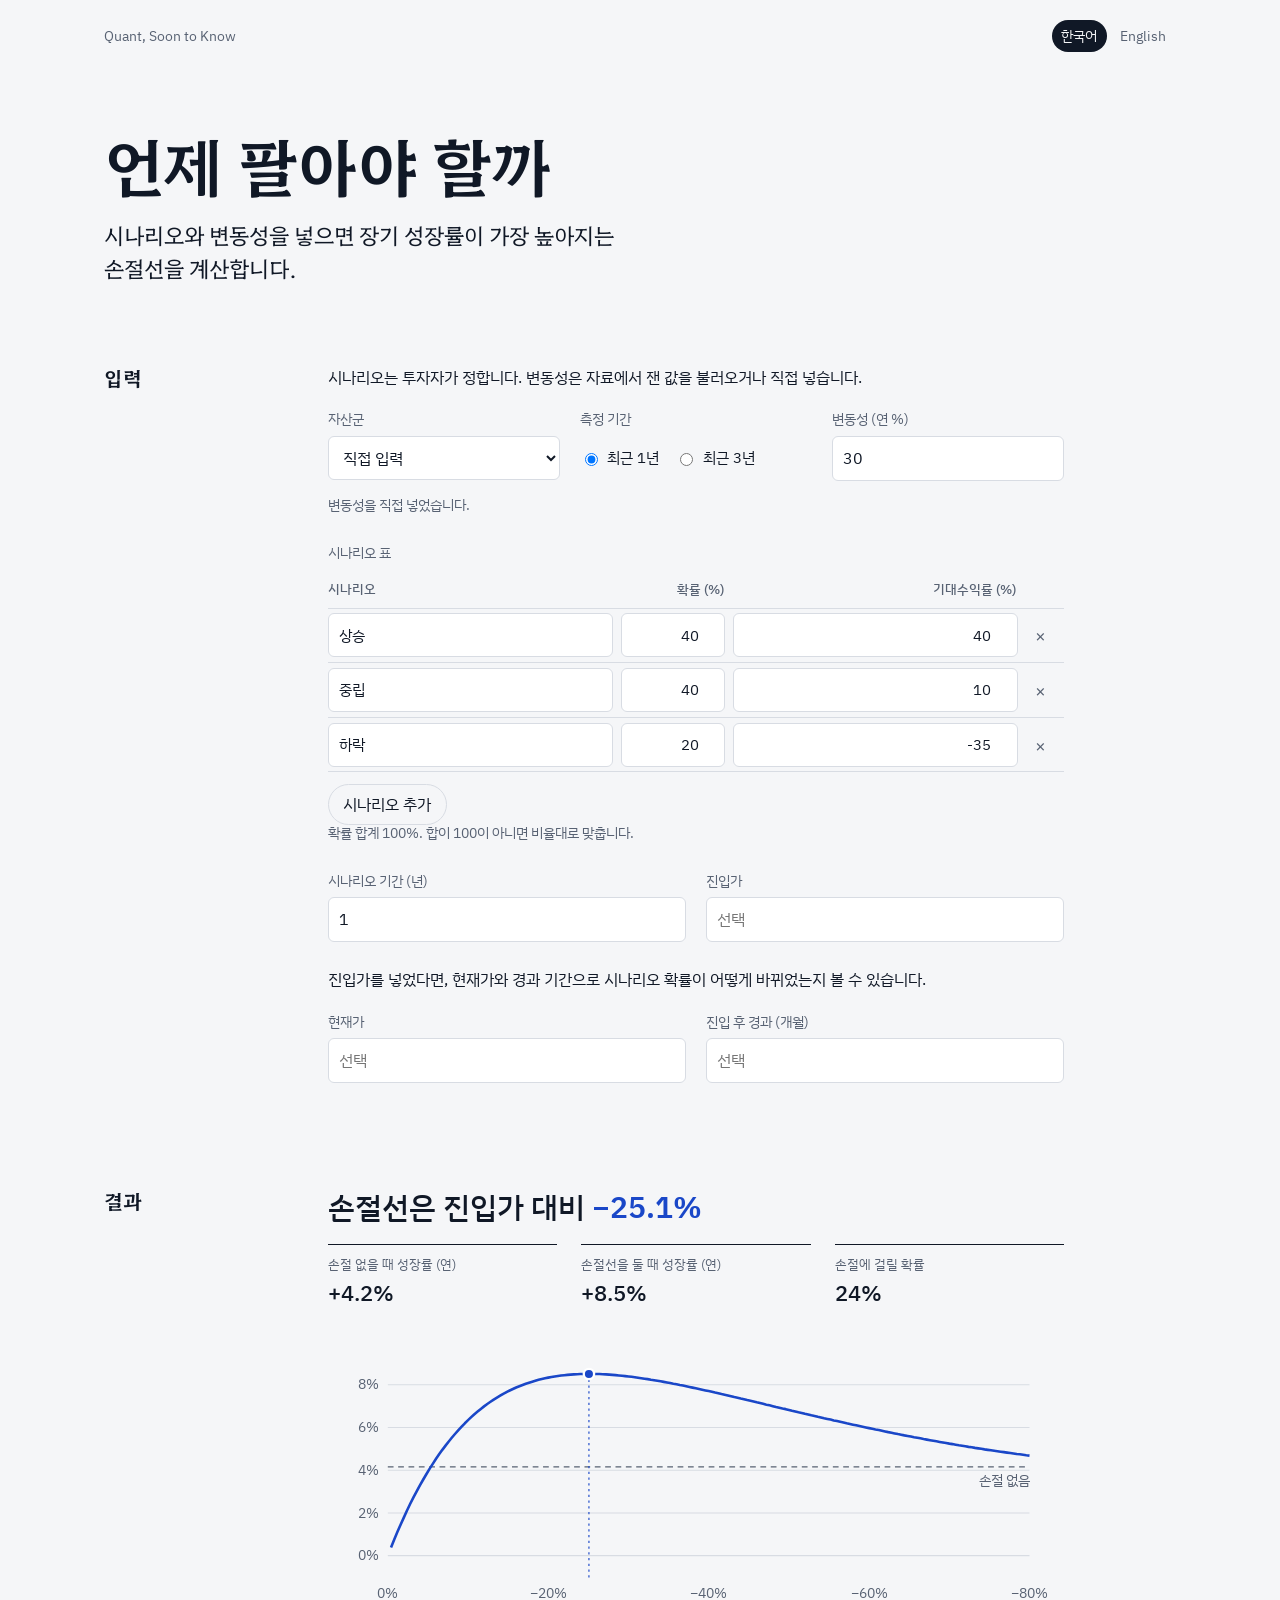
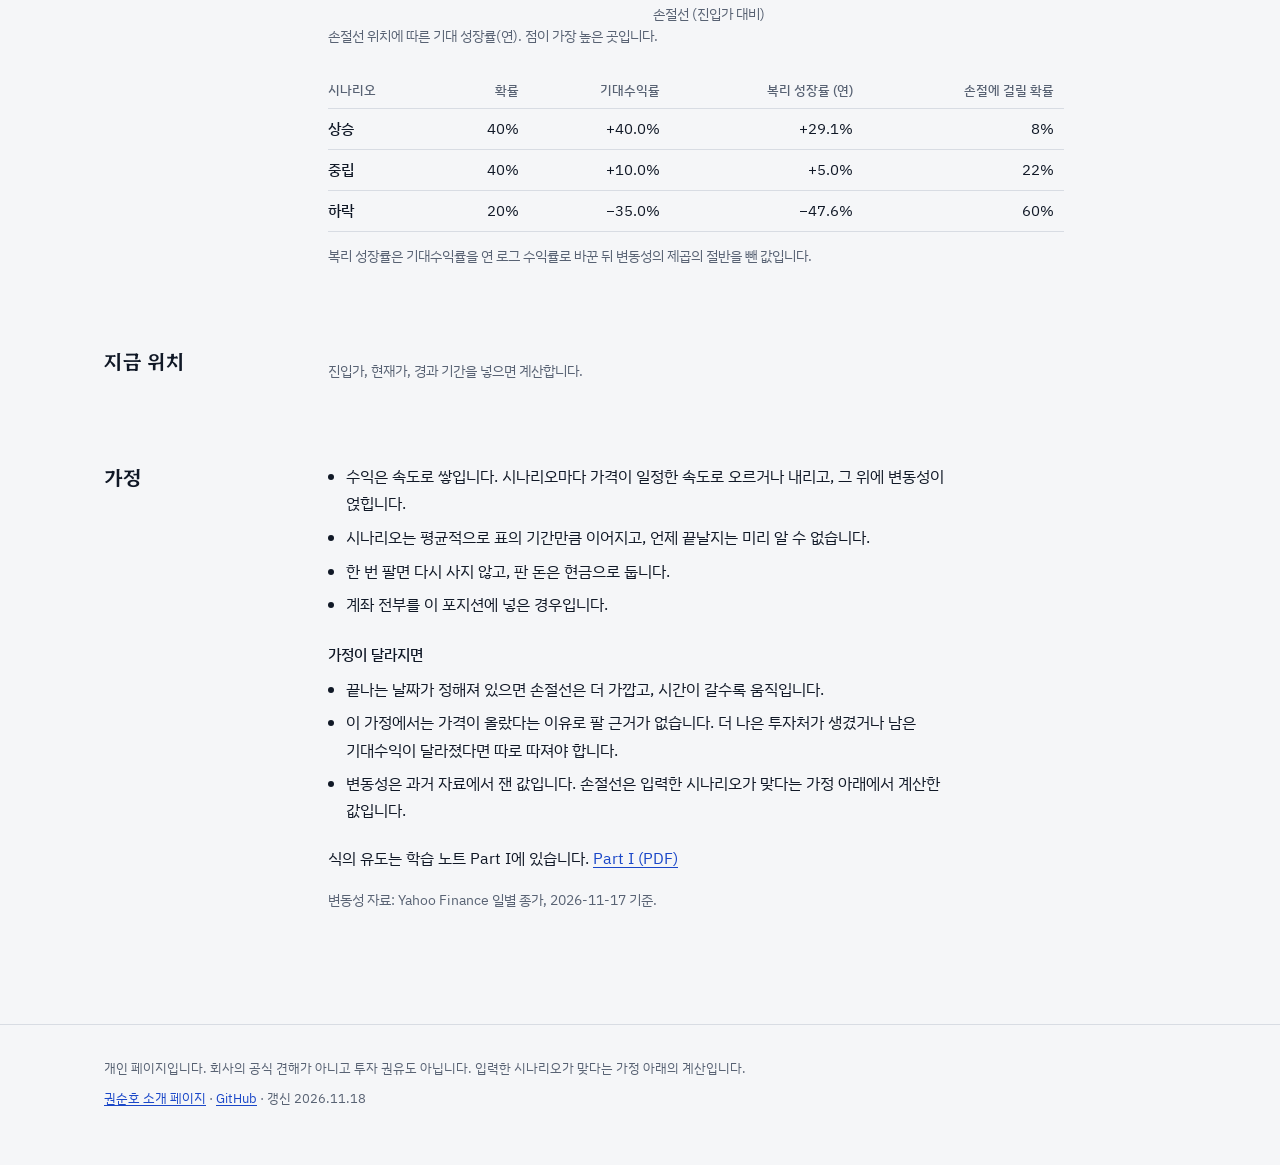
==== docs/index.html @ ee7844d8 "Set the site address to snowkonn.github.io/when-to-sell Co-Authored-By: Claude Fable 5.2 <noreply@an" ====
<!doctype html>
<html lang="ko">
<head>
<meta charset="utf-8">
<meta name="viewport" content="width=device-width, initial-scale=1">
<title>언제 팔아야 할까 · 손절선 계산기</title>
<meta name="description" content="시나리오 표와 변동성을 넣으면 장기 성장률이 가장 높아지는 손절선을 계산합니다.">
<link rel="canonical" href="https://snowkonn.github.io/when-to-sell/">
<link rel="alternate" hreflang="ko" href="https://snowkonn.github.io/when-to-sell/">
<link rel="alternate" hreflang="en" href="https://snowkonn.github.io/when-to-sell/en/">
<meta property="og:type" content="website">
<meta property="og:title" content="언제 팔아야 할까 · 손절선 계산기">
<meta property="og:description" content="시나리오 표와 변동성을 넣으면 장기 성장률이 가장 높아지는 손절선을 계산합니다.">
<meta property="og:url" content="https://snowkonn.github.io/when-to-sell/">
<link rel="preconnect" href="https://fonts.googleapis.com">
<link rel="preconnect" href="https://fonts.gstatic.com" crossorigin>
<link rel="stylesheet" href="https://fonts.googleapis.com/css2?family=Hahmlet:wght@300;400;600&amp;display=swap&amp;text=%20%21%22%23%24%25%26%27%28%29%2A%2B%2C-./0123456789%3A%3B%3C%3D%3E%3F%40ABCDEFGHIJKLMNOPQRSTUVWXYZ%5B%5C%5D%5E_%60abcdefghijklmnopqrstuvwxyz%7B%7C%7D~%EA%B0%80%EA%B2%B0%EA%B3%84%EA%B3%BC%EA%B8%88%EA%B8%B0%EA%B9%8C%EB%82%98%EB%84%A3%EB%86%92%EB%8A%94%EB%8B%88%EB%8B%A4%EB%8B%AC%EB%8F%99%EB%9D%BC%EB%A0%A5%EB%A5%A0%EB%A6%AC%EB%A9%B4%EB%B3%80%EC%82%B0%EC%84%A0%EC%84%B1%EC%86%90%EC%8B%9C%EC%95%84%EC%95%BC%EC%96%B8%EC%98%A4%EC%99%80%EC%9C%84%EC%9C%BC%EC%9D%84%EC%9D%B4%EC%9E%85%EC%9E%A5%EC%A0%88%EC%A0%95%EC%A0%9C%EC%A7%80%EC%B9%98%ED%8C%94%ED%95%A0%ED%95%A9">
<link rel="stylesheet" href="https://fonts.googleapis.com/css2?family=IBM+Plex+Sans+KR:wght@400;500&amp;display=swap&amp;text=%20%21%22%23%24%25%26%27%28%29%2A%2B%2C-./0123456789%3A%3B%3C%3D%3E%3F%40ABCDEFGHIJKLMNOPQRSTUVWXYZ%5B%5C%5D%5E_%60abcdefghijklmnopqrstuvwxyz%7B%7C%7D~%C2%B7%E2%88%92%EA%B0%80%EA%B0%84%EA%B0%88%EA%B0%92%EA%B0%9C%EA%B0%B1%EA%B1%B0%EA%B1%B8%EA%B2%83%EA%B2%8C%EA%B2%A9%EA%B2%AC%EA%B2%B0%EA%B2%BC%EA%B2%BD%EA%B3%84%EA%B3%A0%EA%B3%B1%EA%B3%B3%EA%B3%B5%EA%B3%BC%EA%B4%80%EA%B5%AC%EA%B5%AD%EA%B5%B0%EA%B6%8C%EA%B7%9C%EA%B7%A0%EA%B7%B8%EA%B7%BC%EA%B8%88%EA%B8%B0%EA%B9%8C%EA%B9%9D%EA%BE%BC%EB%80%8C%EB%81%9D%EB%82%98%EB%82%A0%EB%82%A8%EB%82%AB%EB%82%B4%EB%84%98%EB%84%A3%EB%85%84%EB%85%B8%EB%86%92%EB%8A%90%EB%8A%94%EB%8B%88%EB%8B%99%EB%8B%9B%EB%8B%A4%EB%8B%A5%EB%8B%AC%EB%8B%BF%EB%8C%80%EB%8D%94%EB%8D%B8%EB%8F%84%EB%8F%88%EB%8F%8C%EB%8F%99%EB%90%98%EB%91%90%EB%91%98%EB%91%A1%EB%92%A4%EB%93%9C%EB%93%A4%EB%94%B0%EB%95%8C%EB%96%BB%EB%9D%BC%EB%9D%BD%EB%9E%90%EB%9E%98%EB%9F%AC%EB%A0%A5%EB%A1%9C%EB%A1%9D%EB%A3%8C%EB%A5%A0%EB%A5%B4%EB%A5%B8%EB%A5%BC%EB%A6%AC%EB%A6%B4%EB%A6%BD%EB%A7%88%EB%A7%89%EB%A7%8C%EB%A7%9E%EB%A9%B4%EB%AA%BB%EB%AF%B8%EB%B0%94%EB%B0%98%EB%B2%88%EB%B3%80%EB%B3%84%EB%B3%B4%EB%B3%B5%EB%B3%BC%EB%B6%80%EB%B6%88%EB%B9%84%EB%BA%80%EC%82%AC%EC%82%AD%EC%82%B0%EC%83%81%EC%83%9D%EC%84%9C%EC%84%A0%EC%84%AD%EC%84%B1%EC%84%B8%EC%85%80%EC%85%98%EC%86%8C%EC%86%8D%EC%86%90%EC%88%98%EC%88%9C%EC%88%AB%EC%8A%A4%EC%8A%B5%EC%8A%B9%EC%8B%9C%EC%8B%9D%EC%8B%A0%EC%8C%93%EC%95%84%EC%95%8A%EC%95%8C%EC%95%98%EC%95%BC%EC%96%91%EC%96%B4%EC%96%B8%EC%96%B9%EC%97%86%EC%97%88%EC%97%90%EC%97%AC%EC%97%B0%EC%98%A4%EC%98%AC%EC%99%80%EC%9A%94%EC%9A%B0%EC%9B%80%EC%9B%90%EC%9B%94%EC%9C%84%EC%9C%A0%EC%9C%A8%EC%9C%BC%EC%9D%80%EC%9D%84%EC%9D%8C%EC%9D%98%EC%9D%B4%EC%9D%B5%EC%9D%B8%EC%9D%BC%EC%9E%85%EC%9E%88%EC%9E%90%EC%9E%A5%EC%9E%AC%EC%9E%B0%EC%A0%81%EC%A0%84%EC%A0%88%EC%A0%90%EC%A0%91%EC%A0%95%EC%A0%9C%EC%A0%B8%EC%A1%8C%EC%A2%85%EC%A2%8C%EC%A3%BC%EC%A4%80%EC%A4%91%EC%A7%80%EC%A7%81%EC%A7%84%EC%A7%9C%EC%B1%84%EC%B2%98%EC%B2%B4%EC%B5%9C%EC%B6%94%EC%B6%A5%EC%B8%A1%EC%B9%98%EC%B9%99%EC%BB%A4%EC%BC%80%EC%BD%94%ED%81%AC%ED%81%BC%ED%86%A1%ED%88%AC%ED%8A%B8%ED%8C%90%ED%8C%94%ED%8E%98%ED%8E%B8%ED%8F%89%ED%8F%AC%ED%91%9C%ED%94%BC%ED%95%84%ED%95%98%ED%95%99%ED%95%9C%ED%95%A0%ED%95%A9%ED%95%B4%ED%98%84%ED%98%B8%ED%99%95%ED%99%98%ED%9A%8C%ED%9B%84%ED%9D%A5%ED%9E%99">
<link rel="stylesheet" href="assets/style.css">
</head>
<body>
<header class="masthead">
  <div class="wrap">
    <p class="series">Quant, Soon to Know</p>
    <nav class="lang" aria-label="Language"><span aria-current="page">한국어</span><a href="en/" lang="en" hreflang="en">English</a></nav>
  </div>
</header>

<div class="tool-head">
  <div class="wrap">
    <h1>언제 팔아야 할까</h1>
    <p class="lede">시나리오와 변동성을 넣으면 장기 성장률이 가장 높아지는 손절선을 계산합니다.</p>
  </div>
</div>

<main class="wrap tool">
  <section id="inputs">
    <h2>입력</h2>
    <div>
      <p>시나리오는 투자자가 정합니다. 변동성은 자료에서 잰 값을 불러오거나 직접 넣습니다.</p>
      <form>
        <div class="fields">
          <div><label for="asset">자산군</label><select id="asset"></select></div>
          <fieldset><legend>측정 기간</legend><div class="radios">
            <label><input type="radio" name="win" value="1y" checked> 최근 1년</label>
            <label><input type="radio" name="win" value="3y"> 최근 3년</label></div></fieldset>
          <div><label for="sigma">변동성 (연 %)</label><input id="sigma" type="number" value="30" min="1" max="300" step="0.1" inputmode="decimal"></div>
        </div>
        <p class="hint" id="vol-note" aria-live="polite"></p>
        <div class="scroll"><table class="in" id="sc">
          <caption>시나리오 표</caption>
          <thead><tr><th>시나리오</th><th>확률 (%)</th><th>기대수익률 (%)</th><th></th></tr></thead>
          <tbody></tbody>
        </table></div>
        <p class="actions"><button type="button" id="add">시나리오 추가</button></p>
        <p class="hint" id="psum" aria-live="polite"></p>
        <div class="fields">
          <div><label for="horizon">시나리오 기간 (년)</label><input id="horizon" type="number" value="1" min="0.1" max="30" step="0.25" inputmode="decimal"></div>
          <div><label for="entry">진입가</label><input id="entry" type="number" min="0" step="any" inputmode="decimal" placeholder="선택"></div>
        </div>
        <p>진입가를 넣었다면, 현재가와 경과 기간으로 시나리오 확률이 어떻게 바뀌었는지 볼 수 있습니다.</p>
        <div class="fields">
          <div><label for="cur">현재가</label><input id="cur" type="number" min="0" step="any" inputmode="decimal" placeholder="선택"></div>
          <div><label for="months">진입 후 경과 (개월)</label><input id="months" type="number" min="0" step="1" inputmode="decimal" placeholder="선택"></div>
        </div>
      </form>
    </div>
  </section>

  <section id="output">
    <h2>결과</h2>
    <div id="result" aria-live="polite"></div>
  </section>

  <section id="now">
    <h2>지금 위치</h2>
    <div id="now-out" aria-live="polite"></div>
  </section>

  <section id="assumptions">
    <h2>가정</h2>
    <div>
      <ul class="plain"><li>수익은 속도로 쌓입니다. 시나리오마다 가격이 일정한 속도로 오르거나 내리고, 그 위에 변동성이 얹힙니다.</li><li>시나리오는 평균적으로 표의 기간만큼 이어지고, 언제 끝날지는 미리 알 수 없습니다.</li><li>한 번 팔면 다시 사지 않고, 판 돈은 현금으로 둡니다.</li><li>계좌 전부를 이 포지션에 넣은 경우입니다.</li></ul>
      <h3>가정이 달라지면</h3>
      <ul class="plain"><li>끝나는 날짜가 정해져 있으면 손절선은 더 가깝고, 시간이 갈수록 움직입니다.</li><li>이 가정에서는 가격이 올랐다는 이유로 팔 근거가 없습니다. 더 나은 투자처가 생겼거나 남은 기대수익이 달라졌다면 따로 따져야 합니다.</li><li>변동성은 과거 자료에서 잰 값입니다. 손절선은 입력한 시나리오가 맞다는 가정 아래에서 계산한 값입니다.</li></ul>
      <p>식의 유도는 학습 노트 Part I에 있습니다. <a href="https://snowkonn.github.io/study/stoploss-part1-rate.pdf">Part I (PDF)</a></p>
      <p class="note">변동성 자료: Yahoo Finance 일별 종가, 2026-11-17 기준.</p>
    </div>
  </section>
</main>

<footer>
  <div class="wrap">
    <p>개인 페이지입니다. 회사의 공식 견해가 아니고 투자 권유도 아닙니다. 입력한 시나리오가 맞다는 가정 아래의 계산입니다.</p>
    <p><a href="https://snowkonn.github.io/">권순호 소개 페이지</a> · <a href="https://github.com/SnowKonn/when-to-sell" rel="noopener">GitHub</a> · 갱신 2026.11.18</p>
  </div>
</footer>
<div hidden>상승 중립 하락 시나리오 확률 (%) 기대수익률 (%) 기대수익률 복리 성장률 (연) 손절에 걸릴 확률 삭제 직접 입력 주식 채권 원자재 환율 가상자산 확률 합계 {n}%. 합이 100이 아니면 비율대로 맞춥니다. 최근 1년 {y1}%, 최근 3년 {y3}%. 마지막 관측일 {d}. 변동성을 직접 넣었습니다. 시나리오는 둘 이상이어야 합니다. 확률과 기대수익률을 숫자로 넣어 주세요. 확률의 합이 0보다 커야 합니다. 기대수익률은 −100%보다 커야 합니다. 변동성은 0보다 크고 300% 이하여야 합니다. 시나리오 기간은 0보다 크고 30년 이하여야 합니다. 손절선은 진입가 대비 가격으로는 {p} 손절선을 두지 않는 편이 낫습니다. 어느 손절선도 손절 없이 들고 가는 것보다 성장률을 높이지 못합니다. 이 입력에서는 보유하지 않는 편이 낫습니다. 어느 손절선에서도 기대 성장률이 양이 되지 않습니다. 변동성이 기대수익을 넘어섭니다. 손절 없을 때 성장률 (연) 손절선을 둘 때 성장률 (연) 손절에 걸릴 확률 손절선 위치에 따른 기대 성장률 손절선 (진입가 대비) 손절 없음 손절선 위치에 따른 기대 성장률(연). 점이 가장 높은 곳입니다. 복리 성장률은 기대수익률을 연 로그 수익률로 바꾼 뒤 변동성의 제곱의 절반을 뺀 값입니다. 진입가, 현재가, 경과 기간을 넣으면 계산합니다. 진입 후 수익률 남은 기대 성장률 (연) 처음 확률 지금 확률 현재가가 손절선 아래입니다. 손절선까지 {d}% 남았습니다. 남은 기대 성장률이 양이면 팔 이유가 없습니다. 음으로 돌아서도 손절선에 닿을 때까지는 기다리는 것이 이 계산의 규칙입니다. 확률 코스피 코스닥 S&amp;P 500 나스닥 100 러셀 2000 필라델피아 반도체 닛케이 225 유로스톡스 50 상하이종합 신흥국 주식(EEM) 미국 장기국채(TLT) 미국 종합채권(AGG) 미국 하이일드(HYG) 금 원유(WTI) 구리 달러/원 비트코인</div>
<script type="application/json" id="i18n">{"up": "상승", "mid": "중립", "down": "하락", "col_name": "시나리오", "col_p": "확률 (%)", "col_r": "기대수익률 (%)", "col_r_out": "기대수익률", "col_mu": "복리 성장률 (연)", "col_hit": "손절에 걸릴 확률", "remove": "삭제", "manual": "직접 입력", "groups": {"equity": "주식", "bond": "채권", "commodity": "원자재", "fx": "환율", "crypto": "가상자산"}, "psum": "확률 합계 {n}%. 합이 100이 아니면 비율대로 맞춥니다.", "vol_note": "최근 1년 {y1}%, 최근 3년 {y3}%. 마지막 관측일 {d}.", "vol_manual": "변동성을 직접 넣었습니다.", "err_rows": "시나리오는 둘 이상이어야 합니다.", "err_number": "확률과 기대수익률을 숫자로 넣어 주세요.", "err_prob": "확률의 합이 0보다 커야 합니다.", "err_return": "기대수익률은 −100%보다 커야 합니다.", "err_sigma": "변동성은 0보다 크고 300% 이하여야 합니다.", "err_horizon": "시나리오 기간은 0보다 크고 30년 이하여야 합니다.", "stop_label": "손절선은 진입가 대비", "stop_price": "가격으로는 {p}", "no_stop": "손절선을 두지 않는 편이 낫습니다.", "no_stop_why": "어느 손절선도 손절 없이 들고 가는 것보다 성장률을 높이지 못합니다.", "avoid": "이 입력에서는 보유하지 않는 편이 낫습니다.", "avoid_why": "어느 손절선에서도 기대 성장률이 양이 되지 않습니다. 변동성이 기대수익을 넘어섭니다.", "g_none": "손절 없을 때 성장률 (연)", "g_stop": "손절선을 둘 때 성장률 (연)", "p_stop": "손절에 걸릴 확률", "chart_alt": "손절선 위치에 따른 기대 성장률", "chart_x": "손절선 (진입가 대비)", "chart_none": "손절 없음", "chart_cap": "손절선 위치에 따른 기대 성장률(연). 점이 가장 높은 곳입니다.", "mu_note": "복리 성장률은 기대수익률을 연 로그 수익률로 바꾼 뒤 변동성의 제곱의 절반을 뺀 값입니다.", "now_hint": "진입가, 현재가, 경과 기간을 넣으면 계산합니다.", "now_ret": "진입 후 수익률", "now_D": "남은 기대 성장률 (연)", "now_prior": "처음 확률", "now_post": "지금 확률", "now_below": "현재가가 손절선 아래입니다.", "now_above": "손절선까지 {d}% 남았습니다.", "now_note": "남은 기대 성장률이 양이면 팔 이유가 없습니다. 음으로 돌아서도 손절선에 닿을 때까지는 기다리는 것이 이 계산의 규칙입니다.", "col_p_out": "확률"}</script>
<script type="application/json" id="vol-data">{"generated": "2026-11-17", "source": "Yahoo Finance via yfinance", "method": "sample standard deviation of daily log returns over the last 252 and 756 observations, annualized with the observations per year measured from the dates", "assets": [{"id": "kospi", "ticker": "^KS11", "group": "equity", "ko": "코스피", "en": "KOSPI", "vol_1y": 0.5567, "vol_3y": 0.3593, "last": "2026-11-17", "n": 1220, "per_year": 243.8}, {"id": "kosdaq", "ticker": "^KQ11", "group": "equity", "ko": "코스닥", "en": "KOSDAQ", "vol_1y": 0.5025, "vol_3y": 0.3477, "last": "2026-11-17", "n": 1220, "per_year": 243.8}, {"id": "spx", "ticker": "^GSPC", "group": "equity", "ko": "S&P 500", "en": "S&P 500", "vol_1y": 0.1373, "vol_3y": 0.1515, "last": "2026-11-16", "n": 1254, "per_year": 250.8}, {"id": "ndx", "ticker": "^NDX", "group": "equity", "ko": "나스닥 100", "en": "Nasdaq 100", "vol_1y": 0.2149, "vol_3y": 0.2101, "last": "2026-11-16", "n": 1254, "per_year": 250.8}, {"id": "rut", "ticker": "^RUT", "group": "equity", "ko": "러셀 2000", "en": "Russell 2000", "vol_1y": 0.1871, "vol_3y": 0.2112, "last": "2026-11-16", "n": 1254, "per_year": 250.8}, {"id": "sox", "ticker": "^SOX", "group": "equity", "ko": "필라델피아 반도체", "en": "PHLX Semiconductor", "vol_1y": 0.4892, "vol_3y": 0.4156, "last": "2026-11-16", "n": 1254, "per_year": 250.8}, {"id": "n225", "ticker": "^N225", "group": "equity", "ko": "닛케이 225", "en": "Nikkei 225", "vol_1y": 0.2931, "vol_3y": 0.2606, "last": "2026-11-17", "n": 1220, "per_year": 243.8}, {"id": "sx5e", "ticker": "^STOXX50E", "group": "equity", "ko": "유로스톡스 50", "en": "Euro Stoxx 50", "vol_1y": 0.1568, "vol_3y": 0.1526, "last": "2026-11-13", "n": 1256, "per_year": 251.4}, {"id": "ssec", "ticker": "000001.SS", "group": "equity", "ko": "상하이종합", "en": "Shanghai Composite", "vol_1y": 0.143, "vol_3y": 0.1583, "last": "2026-11-13", "n": 1211, "per_year": 242.4}, {"id": "eem", "ticker": "EEM", "group": "equity", "ko": "신흥국 주식(EEM)", "en": "Emerging equities (EEM)", "vol_1y": 0.267, "vol_3y": 0.2056, "last": "2026-11-16", "n": 1254, "per_year": 250.8}, {"id": "tlt", "ticker": "TLT", "group": "bond", "ko": "미국 장기국채(TLT)", "en": "US long Treasuries (TLT)", "vol_1y": 0.0966, "vol_3y": 0.1256, "last": "2026-11-16", "n": 1254, "per_year": 250.8}, {"id": "agg", "ticker": "AGG", "group": "bond", "ko": "미국 종합채권(AGG)", "en": "US aggregate bonds (AGG)", "vol_1y": 0.0415, "vol_3y": 0.0498, "last": "2026-11-16", "n": 1254, "per_year": 250.8}, {"id": "hyg", "ticker": "HYG", "group": "bond", "ko": "미국 하이일드(HYG)", "en": "US high yield (HYG)", "vol_1y": 0.0394, "vol_3y": 0.0482, "last": "2026-11-16", "n": 1254, "per_year": 250.8}, {"id": "gold", "ticker": "GC=F", "group": "commodity", "ko": "금", "en": "Gold", "vol_1y": 0.2828, "vol_3y": 0.22, "last": "2026-11-16", "n": 1258, "per_year": 251.4}, {"id": "wti", "ticker": "CL=F", "group": "commodity", "ko": "원유(WTI)", "en": "Crude oil (WTI)", "vol_1y": 0.5741, "vol_3y": 0.4165, "last": "2026-11-16", "n": 1257, "per_year": 251.2}, {"id": "copper", "ticker": "HG=F", "group": "commodity", "ko": "구리", "en": "Copper", "vol_1y": 0.2736, "vol_3y": 0.3012, "last": "2026-11-16", "n": 1258, "per_year": 251.4}, {"id": "usdkrw", "ticker": "KRW=X", "group": "fx", "ko": "달러/원", "en": "USD/KRW", "vol_1y": 0.1069, "vol_3y": 0.0996, "last": "2026-11-17", "n": 1300, "per_year": 259.8}, {"id": "btc", "ticker": "BTC-USD", "group": "crypto", "ko": "비트코인", "en": "Bitcoin", "vol_1y": 0.3858, "vol_3y": 0.4451, "last": "2026-11-17", "n": 1826, "per_year": 365.0}]}</script>
<script src="assets/stoploss.js" defer></script>
</body>
</html>
---- docs/assets/style.css ----
/* Stop-loss calculator. Colours and type follow snowkonn.github.io. */

:root {
  --paper: #f5f6f8;
  --surface: #ffffff;
  --ink: #101826;
  --muted: #586273;
  --rule: #d8dce3;
  --warn: #b96a00;
  --link: #1a47c8;
  --display: "Hahmlet", "Noto Serif KR", serif;
  --text: "IBM Plex Sans KR", "IBM Plex Sans", "Apple SD Gothic Neo", sans-serif;
  --measure: 40rem;
  color-scheme: light dark;
}

@media (prefers-color-scheme: dark) {
  :root {
    --paper: #0e131b;
    --surface: #161d28;
    --ink: #e7ebf1;
    --muted: #98a3b3;
    --rule: #2a3442;
    --warn: #e3a04a;
    --link: #9bb5ff;
  }
}

* { box-sizing: border-box; }

html { -webkit-text-size-adjust: 100%; scroll-behavior: smooth; }

body {
  margin: 0;
  background: var(--paper);
  color: var(--ink);
  font-family: var(--text);
  font-size: 1rem;
  line-height: 1.7;
  font-feature-settings: "tnum" 1, "lnum" 1;
  word-break: keep-all;
  overflow-wrap: anywhere;
}

a { color: var(--link); text-underline-offset: 0.18em; text-decoration-thickness: 1px; }
a:hover { text-decoration-thickness: 2px; }
:focus-visible { outline: 2px solid var(--link); outline-offset: 3px; border-radius: 2px; }

.wrap { max-width: 70rem; margin: 0 auto; padding: 0 1.5rem; }

/* ---------- masthead ---------- */

.masthead { padding: 1.25rem 0 0; }
.masthead .wrap { display: flex; justify-content: space-between; align-items: baseline; gap: 1rem; }
.masthead .series { color: var(--muted); font-size: 0.875rem; margin: 0; }
.lang { display: flex; gap: 0.25rem; font-size: 0.875rem; }
.lang a, .lang span { padding: 0.25rem 0.6rem; border-radius: 999px; text-decoration: none; color: var(--muted); }
.lang span[aria-current] { background: var(--ink); color: var(--paper); }
.lang a:hover { color: var(--ink); }

/* ---------- sections ---------- */

main section { display: grid; grid-template-columns: 11rem minmax(0, 1fr); gap: 1rem 3rem; padding: clamp(3rem, 7vw, 5rem) 0 0; }
main section > h2 { font-family: var(--display); font-weight: 600; font-size: 1.25rem; line-height: 1.35; margin: 0; align-self: start; position: sticky; top: 1.25rem; }
main section > h2 small { display: block; font-family: var(--text); font-weight: 400; font-size: 0.8125rem; color: var(--muted); margin-top: 0.25rem; }
main section > div > p { max-width: var(--measure); margin: 0 0 1rem; }
[hidden] { display: none !important; }
@media (prefers-reduced-motion: reduce) { html { scroll-behavior: auto; } }

footer { margin-top: clamp(4rem, 9vw, 7rem); padding: 2rem 0 3rem; border-top: 1px solid var(--rule); color: var(--muted); font-size: 0.8125rem; }
footer p { max-width: 46rem; margin: 0 0 0.5rem; }

/* ---------- calculator ---------- */

.tool-head { padding: clamp(2rem, 6vw, 4rem) 0 0; }
.tool-head .back { font-size: 0.875rem; }
.tool-head h1 { font-family: var(--display); font-weight: 600; font-size: clamp(2.25rem, 6vw, 4rem); line-height: 1.1; letter-spacing: -0.01em; margin: 0.75rem 0 0; }
.tool-head .lede { font-family: var(--display); font-size: clamp(1.125rem, 2vw, 1.375rem); line-height: 1.5; max-width: 36rem; margin: 1.25rem 0 0; }

.tool form { margin: 0; }
.tool .fields { display: grid; grid-template-columns: repeat(auto-fit, minmax(11rem, 1fr)); gap: 1rem 1.25rem; max-width: 46rem; margin: 0 0 1.5rem; }
.tool label, .tool legend { display: block; font-size: 0.875rem; color: var(--muted); margin: 0 0 0.3rem; padding: 0; }
.tool fieldset { border: 0; margin: 0; padding: 0; min-width: 0; }
.tool input[type="number"], .tool input[type="text"], .tool select {
  width: 100%; font: inherit; color: var(--ink); background: var(--surface);
  border: 1px solid var(--rule); border-radius: 6px; padding: 0.5rem 0.65rem; min-height: 2.75rem;
}
.tool input:hover, .tool select:hover { border-color: var(--muted); }
.tool .radios { display: flex; gap: 1rem; flex-wrap: wrap; min-height: 2.75rem; align-items: center; }
.tool .radios label { display: inline-flex; gap: 0.4rem; align-items: center; margin: 0; color: var(--ink); font-size: 0.9375rem; }
.tool .hint { font-size: 0.875rem; color: var(--muted); margin: -0.75rem 0 1.5rem; max-width: var(--measure); }
.tool .hint.warn { color: var(--warn); }

.tool .scroll { overflow-x: auto; max-width: 46rem; }
.tool table { border-collapse: collapse; width: 100%; font-size: 0.9375rem; }
.tool caption { text-align: left; font-size: 0.875rem; color: var(--muted); padding: 0 0 0.4rem; }
.tool th, .tool td { padding: 0.45rem 0.6rem 0.45rem 0; border-top: 1px solid var(--rule); text-align: right; white-space: nowrap; }
.tool th:first-child, .tool td:first-child { text-align: left; }
.tool thead th { font-weight: 500; color: var(--muted); font-size: 0.8125rem; border-top: 0; }
.tool tbody tr:last-child > * { border-bottom: 1px solid var(--rule); }
.tool table.in td { padding: 0.3rem 0.5rem 0.3rem 0; }
.tool table.in input { min-width: 5.5rem; }
.tool table.in td:nth-child(2) input, .tool table.in td:nth-child(3) input { text-align: right; }
.tool table.out th[scope="row"] { font-weight: 500; }
.tool button { font: inherit; color: var(--ink); background: none; border: 1px solid var(--rule); border-radius: 999px; padding: 0.35rem 0.9rem; min-height: 2.5rem; cursor: pointer; }
.tool button:hover { border-color: var(--muted); }
.tool button.del { border: 0; color: var(--muted); padding: 0.2rem 0.6rem; font-size: 1.125rem; line-height: 1; }
.tool button.del:hover { color: var(--ink); }
.tool .actions { margin: 0.75rem 0 0.5rem; }

.tool .big { font-size: clamp(1.375rem, 3vw, 1.875rem); font-weight: 500; line-height: 1.35; margin: 0 0 1rem; max-width: none; }
.tool .big strong { font-weight: 600; color: var(--link); }
.tool .big .sub { display: block; font-family: var(--text); font-size: 1rem; color: var(--muted); margin-top: 0.25rem; }
.tool .facts { display: grid; grid-template-columns: repeat(auto-fit, minmax(11rem, 1fr)); gap: 0.75rem 1.5rem; max-width: 46rem; margin: 0 0 1.5rem; }
.tool .facts div { border-top: 1px solid var(--ink); padding-top: 0.5rem; }
.tool .facts dt { font-size: 0.8125rem; color: var(--muted); }
.tool .facts dd { margin: 0; font-size: 1.375rem; font-weight: 500; }
.tool figure { margin: 0 0 1.5rem; max-width: 46rem; }
.tool figcaption, .tool .note { font-size: 0.875rem; color: var(--muted); max-width: var(--measure); }
.tool .note { margin: 0.75rem 0 0; }
.tool .error { color: var(--warn); }
.tool svg { display: block; width: 100%; height: auto; }
.tool svg .grid { stroke: var(--rule); stroke-width: 1; }
.tool svg .tick, .tool svg .lab { fill: var(--muted); font-size: 12px; font-family: var(--text); }
.tool svg .curve { fill: none; stroke: var(--link); stroke-width: 2.25; stroke-linejoin: round; }
.tool svg .none { stroke: var(--muted); stroke-width: 1.25; stroke-dasharray: 5 4; }
.tool svg .at { stroke: var(--link); stroke-width: 1; stroke-dasharray: 2 3; }
.tool svg .dot { fill: var(--link); stroke: var(--surface); stroke-width: 2; }
.tool ul.plain { margin: 0 0 1.25rem; padding-left: 1.1rem; max-width: var(--measure); }
.tool ul.plain li { margin: 0 0 0.4rem; }
.tool h3 { font-family: var(--text); font-size: 0.9375rem; font-weight: 500; margin: 1.5rem 0 0.5rem; }

/* the result tables scroll inside their own box; the page itself never scrolls sideways */
.tool section > div, .tool section > h2 { min-width: 0; }
@media (max-width: 560px) {
  .tool svg .tick { font-size: 19px; }
  .tool svg .lab { font-size: 19px; }
  .tool svg .axis-title { display: none; }
}

/* ---------- small screens ---------- */

@media (max-width: 760px) {
  main section { grid-template-columns: minmax(0, 1fr); gap: 1.25rem; }
  main section > h2 { position: static; }
}
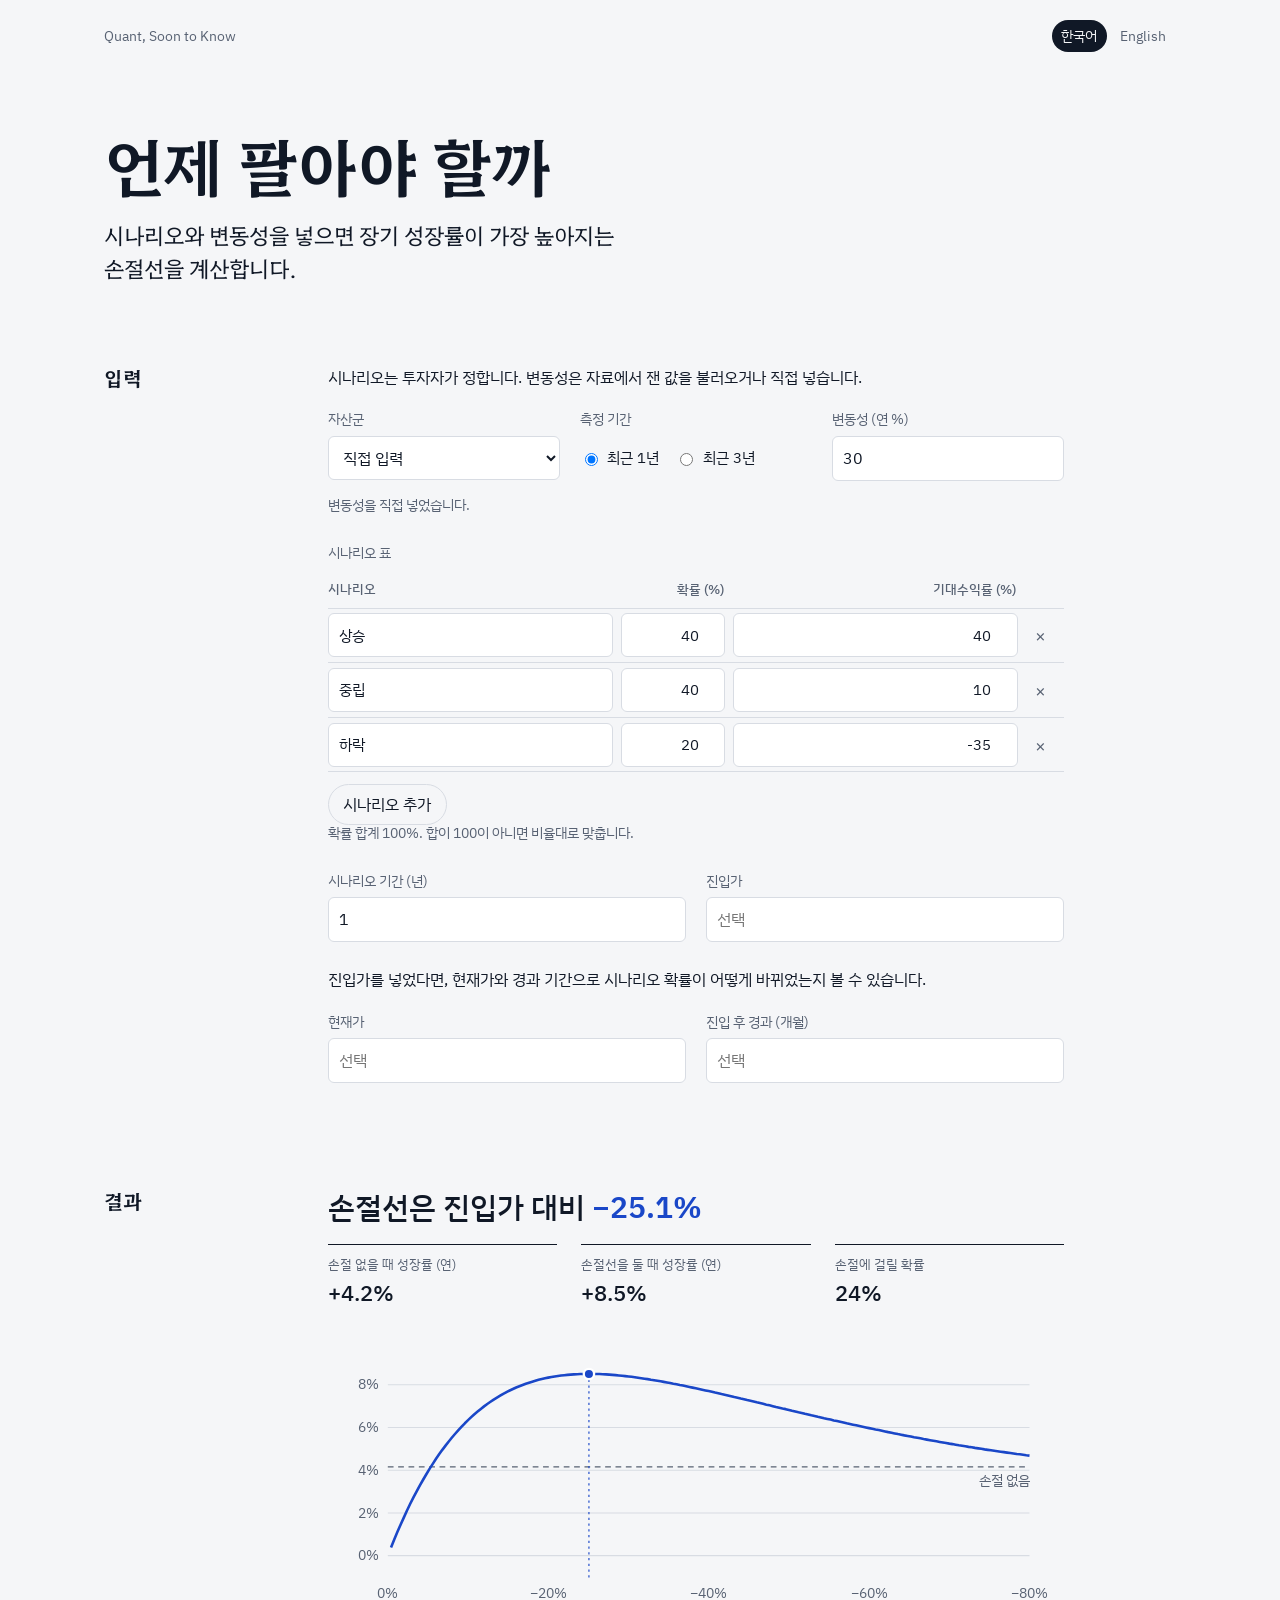
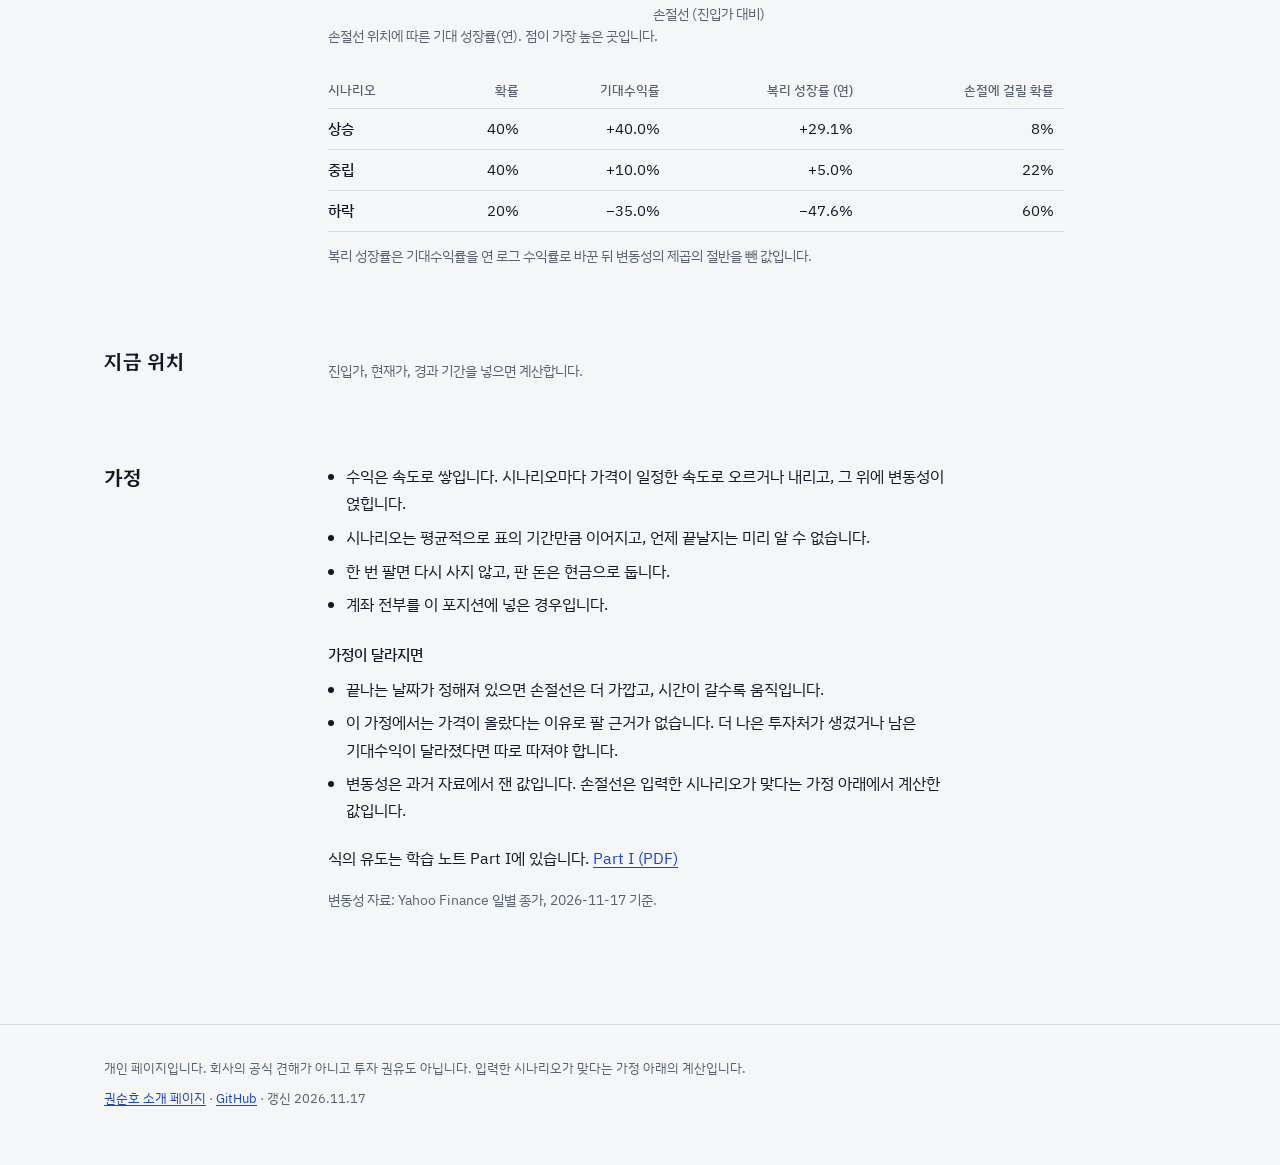
==== commit 915a8e88: "Refresh volatility table" ====
--- a/docs/index.html
+++ b/docs/index.html
@@ -92,12 +92,12 @@
 <footer>
   <div class="wrap">
     <p>개인 페이지입니다. 회사의 공식 견해가 아니고 투자 권유도 아닙니다. 입력한 시나리오가 맞다는 가정 아래의 계산입니다.</p>
-    <p><a href="https://snowkonn.github.io/">권순호 소개 페이지</a> · <a href="https://github.com/SnowKonn/when-to-sell" rel="noopener">GitHub</a> · 갱신 2026.11.18</p>
+    <p><a href="https://snowkonn.github.io/">권순호 소개 페이지</a> · <a href="https://github.com/SnowKonn/when-to-sell" rel="noopener">GitHub</a> · 갱신 2026.11.17</p>
   </div>
 </footer>
 <div hidden>상승 중립 하락 시나리오 확률 (%) 기대수익률 (%) 기대수익률 복리 성장률 (연) 손절에 걸릴 확률 삭제 직접 입력 주식 채권 원자재 환율 가상자산 확률 합계 {n}%. 합이 100이 아니면 비율대로 맞춥니다. 최근 1년 {y1}%, 최근 3년 {y3}%. 마지막 관측일 {d}. 변동성을 직접 넣었습니다. 시나리오는 둘 이상이어야 합니다. 확률과 기대수익률을 숫자로 넣어 주세요. 확률의 합이 0보다 커야 합니다. 기대수익률은 −100%보다 커야 합니다. 변동성은 0보다 크고 300% 이하여야 합니다. 시나리오 기간은 0보다 크고 30년 이하여야 합니다. 손절선은 진입가 대비 가격으로는 {p} 손절선을 두지 않는 편이 낫습니다. 어느 손절선도 손절 없이 들고 가는 것보다 성장률을 높이지 못합니다. 이 입력에서는 보유하지 않는 편이 낫습니다. 어느 손절선에서도 기대 성장률이 양이 되지 않습니다. 변동성이 기대수익을 넘어섭니다. 손절 없을 때 성장률 (연) 손절선을 둘 때 성장률 (연) 손절에 걸릴 확률 손절선 위치에 따른 기대 성장률 손절선 (진입가 대비) 손절 없음 손절선 위치에 따른 기대 성장률(연). 점이 가장 높은 곳입니다. 복리 성장률은 기대수익률을 연 로그 수익률로 바꾼 뒤 변동성의 제곱의 절반을 뺀 값입니다. 진입가, 현재가, 경과 기간을 넣으면 계산합니다. 진입 후 수익률 남은 기대 성장률 (연) 처음 확률 지금 확률 현재가가 손절선 아래입니다. 손절선까지 {d}% 남았습니다. 남은 기대 성장률이 양이면 팔 이유가 없습니다. 음으로 돌아서도 손절선에 닿을 때까지는 기다리는 것이 이 계산의 규칙입니다. 확률 코스피 코스닥 S&amp;P 500 나스닥 100 러셀 2000 필라델피아 반도체 닛케이 225 유로스톡스 50 상하이종합 신흥국 주식(EEM) 미국 장기국채(TLT) 미국 종합채권(AGG) 미국 하이일드(HYG) 금 원유(WTI) 구리 달러/원 비트코인</div>
 <script type="application/json" id="i18n">{"up": "상승", "mid": "중립", "down": "하락", "col_name": "시나리오", "col_p": "확률 (%)", "col_r": "기대수익률 (%)", "col_r_out": "기대수익률", "col_mu": "복리 성장률 (연)", "col_hit": "손절에 걸릴 확률", "remove": "삭제", "manual": "직접 입력", "groups": {"equity": "주식", "bond": "채권", "commodity": "원자재", "fx": "환율", "crypto": "가상자산"}, "psum": "확률 합계 {n}%. 합이 100이 아니면 비율대로 맞춥니다.", "vol_note": "최근 1년 {y1}%, 최근 3년 {y3}%. 마지막 관측일 {d}.", "vol_manual": "변동성을 직접 넣었습니다.", "err_rows": "시나리오는 둘 이상이어야 합니다.", "err_number": "확률과 기대수익률을 숫자로 넣어 주세요.", "err_prob": "확률의 합이 0보다 커야 합니다.", "err_return": "기대수익률은 −100%보다 커야 합니다.", "err_sigma": "변동성은 0보다 크고 300% 이하여야 합니다.", "err_horizon": "시나리오 기간은 0보다 크고 30년 이하여야 합니다.", "stop_label": "손절선은 진입가 대비", "stop_price": "가격으로는 {p}", "no_stop": "손절선을 두지 않는 편이 낫습니다.", "no_stop_why": "어느 손절선도 손절 없이 들고 가는 것보다 성장률을 높이지 못합니다.", "avoid": "이 입력에서는 보유하지 않는 편이 낫습니다.", "avoid_why": "어느 손절선에서도 기대 성장률이 양이 되지 않습니다. 변동성이 기대수익을 넘어섭니다.", "g_none": "손절 없을 때 성장률 (연)", "g_stop": "손절선을 둘 때 성장률 (연)", "p_stop": "손절에 걸릴 확률", "chart_alt": "손절선 위치에 따른 기대 성장률", "chart_x": "손절선 (진입가 대비)", "chart_none": "손절 없음", "chart_cap": "손절선 위치에 따른 기대 성장률(연). 점이 가장 높은 곳입니다.", "mu_note": "복리 성장률은 기대수익률을 연 로그 수익률로 바꾼 뒤 변동성의 제곱의 절반을 뺀 값입니다.", "now_hint": "진입가, 현재가, 경과 기간을 넣으면 계산합니다.", "now_ret": "진입 후 수익률", "now_D": "남은 기대 성장률 (연)", "now_prior": "처음 확률", "now_post": "지금 확률", "now_below": "현재가가 손절선 아래입니다.", "now_above": "손절선까지 {d}% 남았습니다.", "now_note": "남은 기대 성장률이 양이면 팔 이유가 없습니다. 음으로 돌아서도 손절선에 닿을 때까지는 기다리는 것이 이 계산의 규칙입니다.", "col_p_out": "확률"}</script>
-<script type="application/json" id="vol-data">{"generated": "2026-11-17", "source": "Yahoo Finance via yfinance", "method": "sample standard deviation of daily log returns over the last 252 and 756 observations, annualized with the observations per year measured from the dates", "assets": [{"id": "kospi", "ticker": "^KS11", "group": "equity", "ko": "코스피", "en": "KOSPI", "vol_1y": 0.5567, "vol_3y": 0.3593, "last": "2026-11-17", "n": 1220, "per_year": 243.8}, {"id": "kosdaq", "ticker": "^KQ11", "group": "equity", "ko": "코스닥", "en": "KOSDAQ", "vol_1y": 0.5025, "vol_3y": 0.3477, "last": "2026-11-17", "n": 1220, "per_year": 243.8}, {"id": "spx", "ticker": "^GSPC", "group": "equity", "ko": "S&P 500", "en": "S&P 500", "vol_1y": 0.1373, "vol_3y": 0.1515, "last": "2026-11-16", "n": 1254, "per_year": 250.8}, {"id": "ndx", "ticker": "^NDX", "group": "equity", "ko": "나스닥 100", "en": "Nasdaq 100", "vol_1y": 0.2149, "vol_3y": 0.2101, "last": "2026-11-16", "n": 1254, "per_year": 250.8}, {"id": "rut", "ticker": "^RUT", "group": "equity", "ko": "러셀 2000", "en": "Russell 2000", "vol_1y": 0.1871, "vol_3y": 0.2112, "last": "2026-11-16", "n": 1254, "per_year": 250.8}, {"id": "sox", "ticker": "^SOX", "group": "equity", "ko": "필라델피아 반도체", "en": "PHLX Semiconductor", "vol_1y": 0.4892, "vol_3y": 0.4156, "last": "2026-11-16", "n": 1254, "per_year": 250.8}, {"id": "n225", "ticker": "^N225", "group": "equity", "ko": "닛케이 225", "en": "Nikkei 225", "vol_1y": 0.2931, "vol_3y": 0.2606, "last": "2026-11-17", "n": 1220, "per_year": 243.8}, {"id": "sx5e", "ticker": "^STOXX50E", "group": "equity", "ko": "유로스톡스 50", "en": "Euro Stoxx 50", "vol_1y": 0.1568, "vol_3y": 0.1526, "last": "2026-11-13", "n": 1256, "per_year": 251.4}, {"id": "ssec", "ticker": "000001.SS", "group": "equity", "ko": "상하이종합", "en": "Shanghai Composite", "vol_1y": 0.143, "vol_3y": 0.1583, "last": "2026-11-13", "n": 1211, "per_year": 242.4}, {"id": "eem", "ticker": "EEM", "group": "equity", "ko": "신흥국 주식(EEM)", "en": "Emerging equities (EEM)", "vol_1y": 0.267, "vol_3y": 0.2056, "last": "2026-11-16", "n": 1254, "per_year": 250.8}, {"id": "tlt", "ticker": "TLT", "group": "bond", "ko": "미국 장기국채(TLT)", "en": "US long Treasuries (TLT)", "vol_1y": 0.0966, "vol_3y": 0.1256, "last": "2026-11-16", "n": 1254, "per_year": 250.8}, {"id": "agg", "ticker": "AGG", "group": "bond", "ko": "미국 종합채권(AGG)", "en": "US aggregate bonds (AGG)", "vol_1y": 0.0415, "vol_3y": 0.0498, "last": "2026-11-16", "n": 1254, "per_year": 250.8}, {"id": "hyg", "ticker": "HYG", "group": "bond", "ko": "미국 하이일드(HYG)", "en": "US high yield (HYG)", "vol_1y": 0.0394, "vol_3y": 0.0482, "last": "2026-11-16", "n": 1254, "per_year": 250.8}, {"id": "gold", "ticker": "GC=F", "group": "commodity", "ko": "금", "en": "Gold", "vol_1y": 0.2828, "vol_3y": 0.22, "last": "2026-11-16", "n": 1258, "per_year": 251.4}, {"id": "wti", "ticker": "CL=F", "group": "commodity", "ko": "원유(WTI)", "en": "Crude oil (WTI)", "vol_1y": 0.5741, "vol_3y": 0.4165, "last": "2026-11-16", "n": 1257, "per_year": 251.2}, {"id": "copper", "ticker": "HG=F", "group": "commodity", "ko": "구리", "en": "Copper", "vol_1y": 0.2736, "vol_3y": 0.3012, "last": "2026-11-16", "n": 1258, "per_year": 251.4}, {"id": "usdkrw", "ticker": "KRW=X", "group": "fx", "ko": "달러/원", "en": "USD/KRW", "vol_1y": 0.1069, "vol_3y": 0.0996, "last": "2026-11-17", "n": 1300, "per_year": 259.8}, {"id": "btc", "ticker": "BTC-USD", "group": "crypto", "ko": "비트코인", "en": "Bitcoin", "vol_1y": 0.3858, "vol_3y": 0.4451, "last": "2026-11-17", "n": 1826, "per_year": 365.0}]}</script>
+<script type="application/json" id="vol-data">{"generated": "2026-11-17", "source": "Yahoo Finance via yfinance", "method": "sample standard deviation of daily log returns over the last 252 and 756 observations, annualized with the observations per year measured from the dates", "assets": [{"id": "kospi", "ticker": "^KS11", "group": "equity", "ko": "코스피", "en": "KOSPI", "vol_1y": 0.5558, "vol_3y": 0.3588, "last": "2026-11-16", "n": 1220, "per_year": 244.0}, {"id": "kosdaq", "ticker": "^KQ11", "group": "equity", "ko": "코스닥", "en": "KOSDAQ", "vol_1y": 0.5017, "vol_3y": 0.3474, "last": "2026-11-16", "n": 1220, "per_year": 244.0}, {"id": "spx", "ticker": "^GSPC", "group": "equity", "ko": "S&P 500", "en": "S&P 500", "vol_1y": 0.1377, "vol_3y": 0.1514, "last": "2026-11-17", "n": 1254, "per_year": 250.8}, {"id": "ndx", "ticker": "^NDX", "group": "equity", "ko": "나스닥 100", "en": "Nasdaq 100", "vol_1y": 0.2151, "vol_3y": 0.2098, "last": "2026-11-17", "n": 1254, "per_year": 250.8}, {"id": "rut", "ticker": "^RUT", "group": "equity", "ko": "러셀 2000", "en": "Russell 2000", "vol_1y": 0.1878, "vol_3y": 0.2113, "last": "2026-11-17", "n": 1254, "per_year": 250.8}, {"id": "sox", "ticker": "^SOX", "group": "equity", "ko": "필라델피아 반도체", "en": "PHLX Semiconductor", "vol_1y": 0.4892, "vol_3y": 0.4151, "last": "2026-11-17", "n": 1254, "per_year": 250.8}, {"id": "n225", "ticker": "^N225", "group": "equity", "ko": "닛케이 225", "en": "Nikkei 225", "vol_1y": 0.2925, "vol_3y": 0.2604, "last": "2026-11-16", "n": 1220, "per_year": 244.0}, {"id": "sx5e", "ticker": "^STOXX50E", "group": "equity", "ko": "유로스톡스 50", "en": "Euro Stoxx 50", "vol_1y": 0.1565, "vol_3y": 0.1526, "last": "2026-11-16", "n": 1256, "per_year": 251.2}, {"id": "ssec", "ticker": "000001.SS", "group": "equity", "ko": "상하이종합", "en": "Shanghai Composite", "vol_1y": 0.1429, "vol_3y": 0.1583, "last": "2026-11-16", "n": 1211, "per_year": 242.2}, {"id": "eem", "ticker": "EEM", "group": "equity", "ko": "신흥국 주식(EEM)", "en": "Emerging equities (EEM)", "vol_1y": 0.2672, "vol_3y": 0.2057, "last": "2026-11-17", "n": 1254, "per_year": 250.8}, {"id": "tlt", "ticker": "TLT", "group": "bond", "ko": "미국 장기국채(TLT)", "en": "US long Treasuries (TLT)", "vol_1y": 0.0964, "vol_3y": 0.1256, "last": "2026-11-17", "n": 1254, "per_year": 250.8}, {"id": "agg", "ticker": "AGG", "group": "bond", "ko": "미국 종합채권(AGG)", "en": "US aggregate bonds (AGG)", "vol_1y": 0.0415, "vol_3y": 0.0498, "last": "2026-11-17", "n": 1254, "per_year": 250.8}, {"id": "hyg", "ticker": "HYG", "group": "bond", "ko": "미국 하이일드(HYG)", "en": "US high yield (HYG)", "vol_1y": 0.0394, "vol_3y": 0.0481, "last": "2026-11-17", "n": 1254, "per_year": 250.8}, {"id": "gold", "ticker": "GC=F", "group": "commodity", "ko": "금", "en": "Gold", "vol_1y": 0.2818, "vol_3y": 0.22, "last": "2026-11-17", "n": 1258, "per_year": 251.4}, {"id": "wti", "ticker": "CL=F", "group": "commodity", "ko": "원유(WTI)", "en": "Crude oil (WTI)", "vol_1y": 0.5734, "vol_3y": 0.4164, "last": "2026-11-17", "n": 1257, "per_year": 251.2}, {"id": "copper", "ticker": "HG=F", "group": "commodity", "ko": "구리", "en": "Copper", "vol_1y": 0.2734, "vol_3y": 0.3011, "last": "2026-11-17", "n": 1258, "per_year": 251.4}, {"id": "usdkrw", "ticker": "KRW=X", "group": "fx", "ko": "달러/원", "en": "USD/KRW", "vol_1y": 0.1068, "vol_3y": 0.0996, "last": "2026-11-17", "n": 1300, "per_year": 259.8}, {"id": "btc", "ticker": "BTC-USD", "group": "crypto", "ko": "비트코인", "en": "Bitcoin", "vol_1y": 0.3848, "vol_3y": 0.4451, "last": "2026-11-17", "n": 1827, "per_year": 365.2}]}</script>
 <script src="assets/stoploss.js" defer></script>
 </body>
 </html>
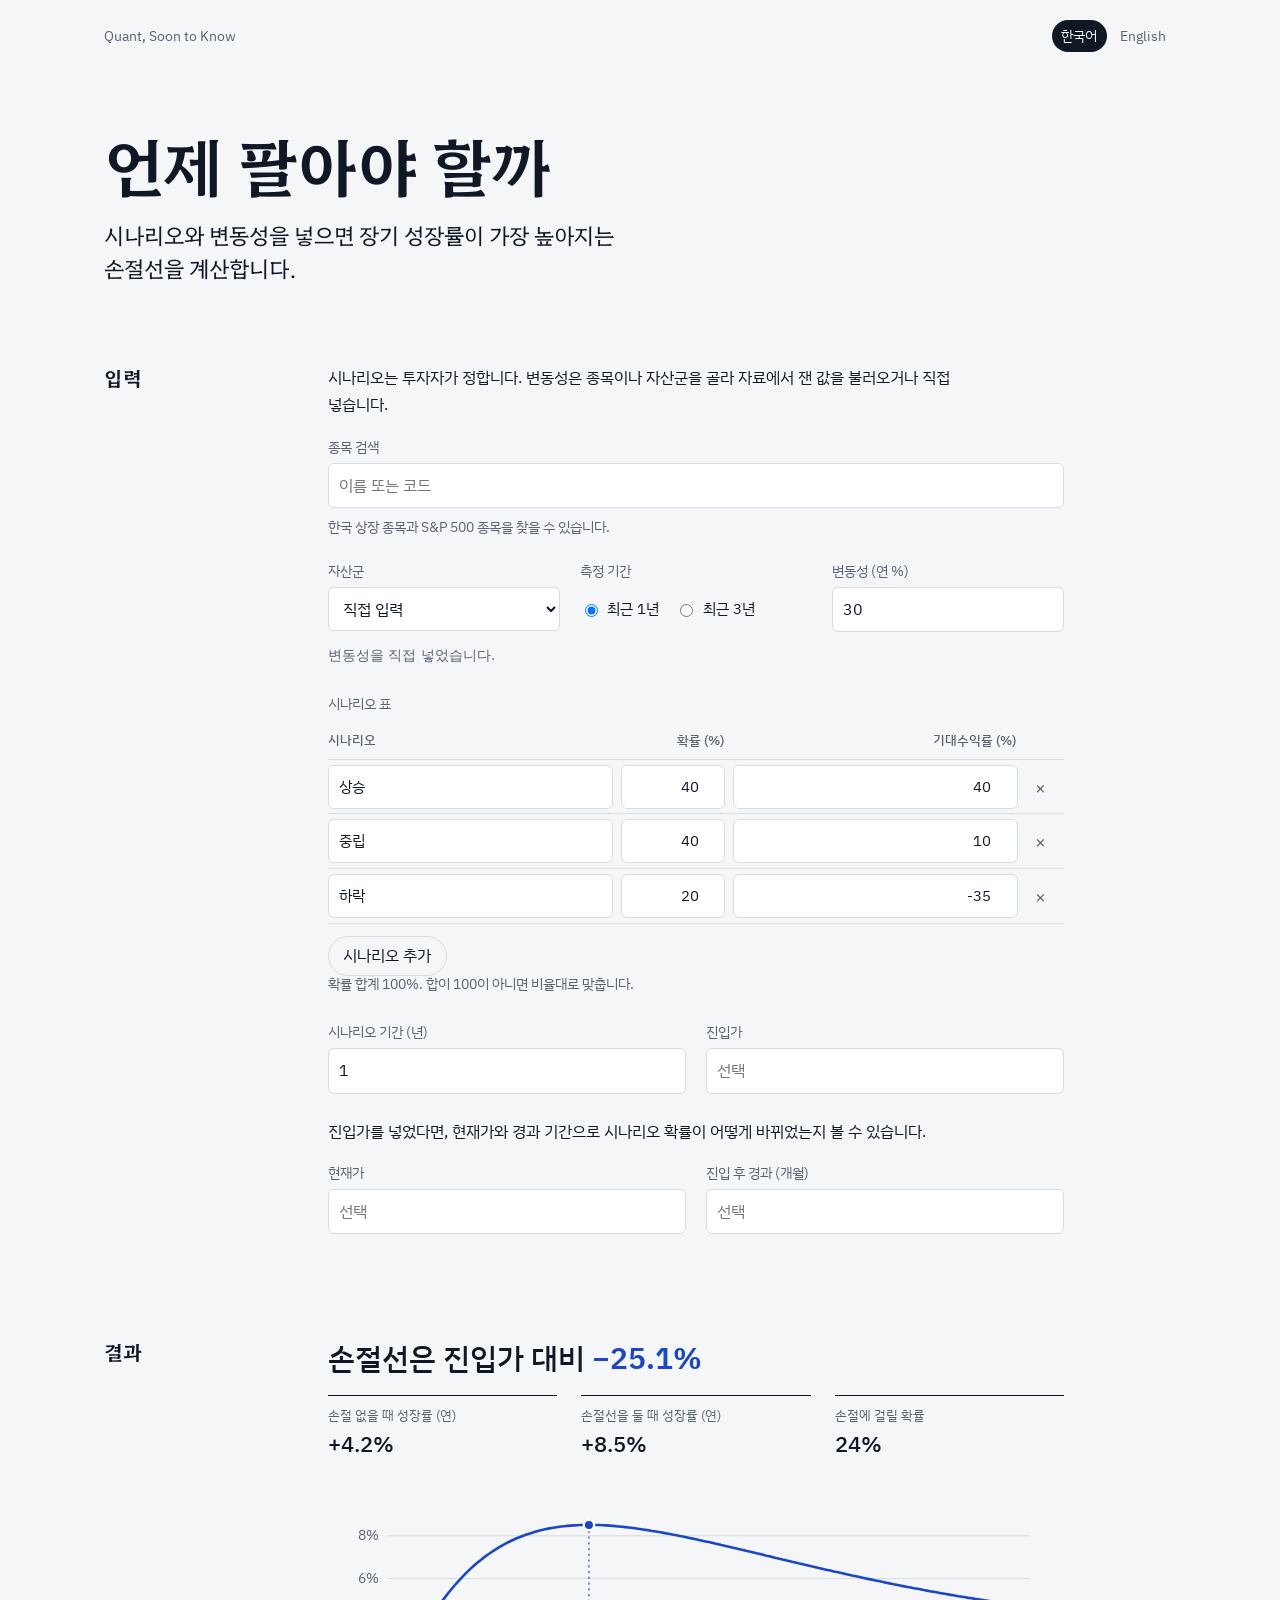
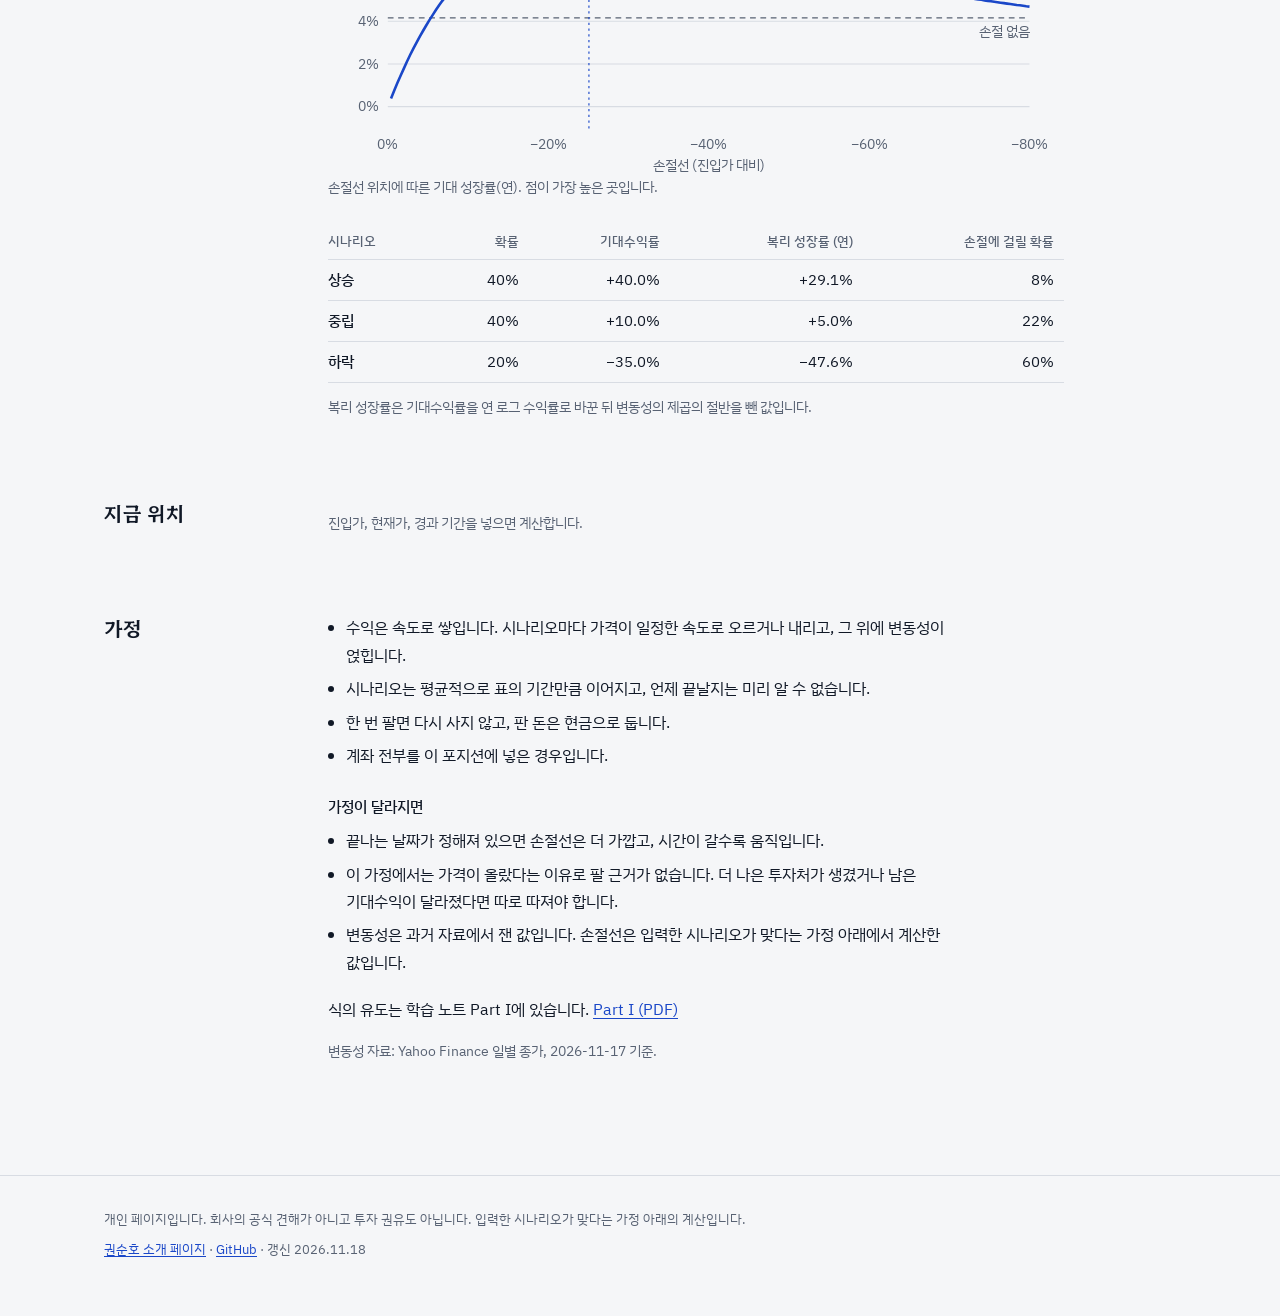
==== commit 7d78dcf8: "Find a stock by name or ticker and load its volatility The search box looks a stock up in a table th" ====
--- a/docs/index.html
+++ b/docs/index.html
@@ -15,7 +15,7 @@
 <link rel="preconnect" href="https://fonts.googleapis.com">
 <link rel="preconnect" href="https://fonts.gstatic.com" crossorigin>
 <link rel="stylesheet" href="https://fonts.googleapis.com/css2?family=Hahmlet:wght@300;400;600&amp;display=swap&amp;text=%20%21%22%23%24%25%26%27%28%29%2A%2B%2C-./0123456789%3A%3B%3C%3D%3E%3F%40ABCDEFGHIJKLMNOPQRSTUVWXYZ%5B%5C%5D%5E_%60abcdefghijklmnopqrstuvwxyz%7B%7C%7D~%EA%B0%80%EA%B2%B0%EA%B3%84%EA%B3%BC%EA%B8%88%EA%B8%B0%EA%B9%8C%EB%82%98%EB%84%A3%EB%86%92%EB%8A%94%EB%8B%88%EB%8B%A4%EB%8B%AC%EB%8F%99%EB%9D%BC%EB%A0%A5%EB%A5%A0%EB%A6%AC%EB%A9%B4%EB%B3%80%EC%82%B0%EC%84%A0%EC%84%B1%EC%86%90%EC%8B%9C%EC%95%84%EC%95%BC%EC%96%B8%EC%98%A4%EC%99%80%EC%9C%84%EC%9C%BC%EC%9D%84%EC%9D%B4%EC%9E%85%EC%9E%A5%EC%A0%88%EC%A0%95%EC%A0%9C%EC%A7%80%EC%B9%98%ED%8C%94%ED%95%A0%ED%95%A9">
-<link rel="stylesheet" href="https://fonts.googleapis.com/css2?family=IBM+Plex+Sans+KR:wght@400;500&amp;display=swap&amp;text=%20%21%22%23%24%25%26%27%28%29%2A%2B%2C-./0123456789%3A%3B%3C%3D%3E%3F%40ABCDEFGHIJKLMNOPQRSTUVWXYZ%5B%5C%5D%5E_%60abcdefghijklmnopqrstuvwxyz%7B%7C%7D~%C2%B7%E2%88%92%EA%B0%80%EA%B0%84%EA%B0%88%EA%B0%92%EA%B0%9C%EA%B0%B1%EA%B1%B0%EA%B1%B8%EA%B2%83%EA%B2%8C%EA%B2%A9%EA%B2%AC%EA%B2%B0%EA%B2%BC%EA%B2%BD%EA%B3%84%EA%B3%A0%EA%B3%B1%EA%B3%B3%EA%B3%B5%EA%B3%BC%EA%B4%80%EA%B5%AC%EA%B5%AD%EA%B5%B0%EA%B6%8C%EA%B7%9C%EA%B7%A0%EA%B7%B8%EA%B7%BC%EA%B8%88%EA%B8%B0%EA%B9%8C%EA%B9%9D%EA%BE%BC%EB%80%8C%EB%81%9D%EB%82%98%EB%82%A0%EB%82%A8%EB%82%AB%EB%82%B4%EB%84%98%EB%84%A3%EB%85%84%EB%85%B8%EB%86%92%EB%8A%90%EB%8A%94%EB%8B%88%EB%8B%99%EB%8B%9B%EB%8B%A4%EB%8B%A5%EB%8B%AC%EB%8B%BF%EB%8C%80%EB%8D%94%EB%8D%B8%EB%8F%84%EB%8F%88%EB%8F%8C%EB%8F%99%EB%90%98%EB%91%90%EB%91%98%EB%91%A1%EB%92%A4%EB%93%9C%EB%93%A4%EB%94%B0%EB%95%8C%EB%96%BB%EB%9D%BC%EB%9D%BD%EB%9E%90%EB%9E%98%EB%9F%AC%EB%A0%A5%EB%A1%9C%EB%A1%9D%EB%A3%8C%EB%A5%A0%EB%A5%B4%EB%A5%B8%EB%A5%BC%EB%A6%AC%EB%A6%B4%EB%A6%BD%EB%A7%88%EB%A7%89%EB%A7%8C%EB%A7%9E%EB%A9%B4%EB%AA%BB%EB%AF%B8%EB%B0%94%EB%B0%98%EB%B2%88%EB%B3%80%EB%B3%84%EB%B3%B4%EB%B3%B5%EB%B3%BC%EB%B6%80%EB%B6%88%EB%B9%84%EB%BA%80%EC%82%AC%EC%82%AD%EC%82%B0%EC%83%81%EC%83%9D%EC%84%9C%EC%84%A0%EC%84%AD%EC%84%B1%EC%84%B8%EC%85%80%EC%85%98%EC%86%8C%EC%86%8D%EC%86%90%EC%88%98%EC%88%9C%EC%88%AB%EC%8A%A4%EC%8A%B5%EC%8A%B9%EC%8B%9C%EC%8B%9D%EC%8B%A0%EC%8C%93%EC%95%84%EC%95%8A%EC%95%8C%EC%95%98%EC%95%BC%EC%96%91%EC%96%B4%EC%96%B8%EC%96%B9%EC%97%86%EC%97%88%EC%97%90%EC%97%AC%EC%97%B0%EC%98%A4%EC%98%AC%EC%99%80%EC%9A%94%EC%9A%B0%EC%9B%80%EC%9B%90%EC%9B%94%EC%9C%84%EC%9C%A0%EC%9C%A8%EC%9C%BC%EC%9D%80%EC%9D%84%EC%9D%8C%EC%9D%98%EC%9D%B4%EC%9D%B5%EC%9D%B8%EC%9D%BC%EC%9E%85%EC%9E%88%EC%9E%90%EC%9E%A5%EC%9E%AC%EC%9E%B0%EC%A0%81%EC%A0%84%EC%A0%88%EC%A0%90%EC%A0%91%EC%A0%95%EC%A0%9C%EC%A0%B8%EC%A1%8C%EC%A2%85%EC%A2%8C%EC%A3%BC%EC%A4%80%EC%A4%91%EC%A7%80%EC%A7%81%EC%A7%84%EC%A7%9C%EC%B1%84%EC%B2%98%EC%B2%B4%EC%B5%9C%EC%B6%94%EC%B6%A5%EC%B8%A1%EC%B9%98%EC%B9%99%EC%BB%A4%EC%BC%80%EC%BD%94%ED%81%AC%ED%81%BC%ED%86%A1%ED%88%AC%ED%8A%B8%ED%8C%90%ED%8C%94%ED%8E%98%ED%8E%B8%ED%8F%89%ED%8F%AC%ED%91%9C%ED%94%BC%ED%95%84%ED%95%98%ED%95%99%ED%95%9C%ED%95%A0%ED%95%A9%ED%95%B4%ED%98%84%ED%98%B8%ED%99%95%ED%99%98%ED%9A%8C%ED%9B%84%ED%9D%A5%ED%9E%99">
+<link rel="stylesheet" href="https://fonts.googleapis.com/css2?family=IBM+Plex+Sans+KR:wght@400;500&amp;display=swap&amp;text=%20%21%22%23%24%25%26%27%28%29%2A%2B%2C-./0123456789%3A%3B%3C%3D%3E%3F%40ABCDEFGHIJKLMNOPQRSTUVWXYZ%5B%5C%5D%5E_%60abcdefghijklmnopqrstuvwxyz%7B%7C%7D~%C2%B7%E2%88%92%EA%B0%80%EA%B0%84%EA%B0%88%EA%B0%92%EA%B0%9C%EA%B0%B1%EA%B1%B0%EA%B1%B8%EA%B2%80%EA%B2%83%EA%B2%8C%EA%B2%A9%EA%B2%AC%EA%B2%B0%EA%B2%BC%EA%B2%BD%EA%B3%84%EA%B3%A0%EA%B3%A8%EA%B3%B1%EA%B3%B3%EA%B3%B5%EA%B3%BC%EA%B4%80%EA%B5%AC%EA%B5%AD%EA%B5%B0%EA%B6%8C%EA%B7%9C%EA%B7%A0%EA%B7%B8%EA%B7%BC%EA%B8%88%EA%B8%B0%EA%B9%8C%EA%B9%9D%EA%BE%BC%EB%80%8C%EB%81%9D%EB%82%98%EB%82%A0%EB%82%A8%EB%82%AB%EB%82%B4%EB%84%98%EB%84%A3%EB%85%84%EB%85%B8%EB%86%92%EB%8A%90%EB%8A%94%EB%8B%88%EB%8B%99%EB%8B%9B%EB%8B%A4%EB%8B%A5%EB%8B%AC%EB%8B%BF%EB%8C%80%EB%8D%94%EB%8D%B8%EB%8F%84%EB%8F%88%EB%8F%8C%EB%8F%99%EB%90%98%EB%91%90%EB%91%98%EB%91%A1%EB%92%A4%EB%93%9C%EB%93%A4%EB%94%B0%EB%95%8C%EB%96%BB%EB%9D%BC%EB%9D%BD%EB%9E%90%EB%9E%98%EB%9F%AC%EB%A0%A5%EB%A1%9C%EB%A1%9D%EB%A3%8C%EB%A5%A0%EB%A5%B4%EB%A5%B8%EB%A5%BC%EB%A6%AC%EB%A6%B4%EB%A6%BD%EB%A7%88%EB%A7%89%EB%A7%8C%EB%A7%9E%EB%A9%B4%EB%AA%A9%EB%AA%BB%EB%AF%B8%EB%B0%94%EB%B0%98%EB%B2%88%EB%B3%80%EB%B3%84%EB%B3%B4%EB%B3%B5%EB%B3%BC%EB%B6%80%EB%B6%88%EB%B9%84%EB%BA%80%EC%82%AC%EC%82%AD%EC%82%B0%EC%83%81%EC%83%89%EC%83%9D%EC%84%9C%EC%84%A0%EC%84%AD%EC%84%B1%EC%84%B8%EC%85%80%EC%85%98%EC%86%8C%EC%86%8D%EC%86%90%EC%88%98%EC%88%9C%EC%88%AB%EC%8A%A4%EC%8A%B5%EC%8A%B9%EC%8B%9C%EC%8B%9D%EC%8B%A0%EC%8C%93%EC%95%84%EC%95%8A%EC%95%8C%EC%95%98%EC%95%BC%EC%96%91%EC%96%B4%EC%96%B8%EC%96%B9%EC%97%86%EC%97%88%EC%97%90%EC%97%AC%EC%97%B0%EC%98%A4%EC%98%AC%EC%99%80%EC%9A%94%EC%9A%B0%EC%9B%80%EC%9B%90%EC%9B%94%EC%9C%84%EC%9C%A0%EC%9C%A8%EC%9C%BC%EC%9D%80%EC%9D%84%EC%9D%8C%EC%9D%98%EC%9D%B4%EC%9D%B5%EC%9D%B8%EC%9D%BC%EC%9E%85%EC%9E%88%EC%9E%90%EC%9E%A5%EC%9E%AC%EC%9E%B0%EC%A0%81%EC%A0%84%EC%A0%88%EC%A0%90%EC%A0%91%EC%A0%95%EC%A0%9C%EC%A0%B8%EC%A1%8C%EC%A2%85%EC%A2%8C%EC%A3%BC%EC%A4%80%EC%A4%91%EC%A7%80%EC%A7%81%EC%A7%84%EC%A7%9C%EC%B0%BE%EC%B1%84%EC%B2%98%EC%B2%B4%EC%B5%9C%EC%B6%94%EC%B6%A5%EC%B8%A1%EC%B9%98%EC%B9%99%EC%BB%A4%EC%BC%80%EC%BD%94%ED%81%AC%ED%81%BC%ED%86%A1%ED%88%AC%ED%8A%B8%ED%8C%90%ED%8C%94%ED%8E%98%ED%8E%B8%ED%8F%89%ED%8F%AC%ED%91%9C%ED%94%BC%ED%95%84%ED%95%98%ED%95%99%ED%95%9C%ED%95%A0%ED%95%A9%ED%95%B4%ED%96%88%ED%98%84%ED%98%B8%ED%99%95%ED%99%98%ED%9A%8C%ED%9B%84%ED%9D%A5%ED%9E%99">
 <link rel="stylesheet" href="assets/style.css">
 </head>
 <body>
@@ -37,8 +37,15 @@
   <section id="inputs">
     <h2>입력</h2>
     <div>
-      <p>시나리오는 투자자가 정합니다. 변동성은 자료에서 잰 값을 불러오거나 직접 넣습니다.</p>
+      <p>시나리오는 투자자가 정합니다. 변동성은 종목이나 자산군을 골라 자료에서 잰 값을 불러오거나 직접 넣습니다.</p>
       <form>
+        <div class="search">
+          <label for="stock">종목 검색</label>
+          <input id="stock" type="search" autocomplete="off" spellcheck="false" placeholder="이름 또는 코드" data-src="assets/stocks.json"
+                 role="combobox" aria-expanded="false" aria-controls="stock-list" aria-autocomplete="list">
+          <ul id="stock-list" role="listbox" aria-label="종목 검색" hidden></ul>
+          <p class="hint" id="stock-status" aria-live="polite">한국 상장 종목과 S&amp;P 500 종목을 찾을 수 있습니다.</p>
+        </div>
         <div class="fields">
           <div><label for="asset">자산군</label><select id="asset"></select></div>
           <fieldset><legend>측정 기간</legend><div class="radios">
@@ -92,11 +99,11 @@
 <footer>
   <div class="wrap">
     <p>개인 페이지입니다. 회사의 공식 견해가 아니고 투자 권유도 아닙니다. 입력한 시나리오가 맞다는 가정 아래의 계산입니다.</p>
-    <p><a href="https://snowkonn.github.io/">권순호 소개 페이지</a> · <a href="https://github.com/SnowKonn/when-to-sell" rel="noopener">GitHub</a> · 갱신 2026.11.17</p>
+    <p><a href="https://snowkonn.github.io/">권순호 소개 페이지</a> · <a href="https://github.com/SnowKonn/when-to-sell" rel="noopener">GitHub</a> · 갱신 2026.11.18</p>
   </div>
 </footer>
-<div hidden>상승 중립 하락 시나리오 확률 (%) 기대수익률 (%) 기대수익률 복리 성장률 (연) 손절에 걸릴 확률 삭제 직접 입력 주식 채권 원자재 환율 가상자산 확률 합계 {n}%. 합이 100이 아니면 비율대로 맞춥니다. 최근 1년 {y1}%, 최근 3년 {y3}%. 마지막 관측일 {d}. 변동성을 직접 넣었습니다. 시나리오는 둘 이상이어야 합니다. 확률과 기대수익률을 숫자로 넣어 주세요. 확률의 합이 0보다 커야 합니다. 기대수익률은 −100%보다 커야 합니다. 변동성은 0보다 크고 300% 이하여야 합니다. 시나리오 기간은 0보다 크고 30년 이하여야 합니다. 손절선은 진입가 대비 가격으로는 {p} 손절선을 두지 않는 편이 낫습니다. 어느 손절선도 손절 없이 들고 가는 것보다 성장률을 높이지 못합니다. 이 입력에서는 보유하지 않는 편이 낫습니다. 어느 손절선에서도 기대 성장률이 양이 되지 않습니다. 변동성이 기대수익을 넘어섭니다. 손절 없을 때 성장률 (연) 손절선을 둘 때 성장률 (연) 손절에 걸릴 확률 손절선 위치에 따른 기대 성장률 손절선 (진입가 대비) 손절 없음 손절선 위치에 따른 기대 성장률(연). 점이 가장 높은 곳입니다. 복리 성장률은 기대수익률을 연 로그 수익률로 바꾼 뒤 변동성의 제곱의 절반을 뺀 값입니다. 진입가, 현재가, 경과 기간을 넣으면 계산합니다. 진입 후 수익률 남은 기대 성장률 (연) 처음 확률 지금 확률 현재가가 손절선 아래입니다. 손절선까지 {d}% 남았습니다. 남은 기대 성장률이 양이면 팔 이유가 없습니다. 음으로 돌아서도 손절선에 닿을 때까지는 기다리는 것이 이 계산의 규칙입니다. 확률 코스피 코스닥 S&amp;P 500 나스닥 100 러셀 2000 필라델피아 반도체 닛케이 225 유로스톡스 50 상하이종합 신흥국 주식(EEM) 미국 장기국채(TLT) 미국 종합채권(AGG) 미국 하이일드(HYG) 금 원유(WTI) 구리 달러/원 비트코인</div>
-<script type="application/json" id="i18n">{"up": "상승", "mid": "중립", "down": "하락", "col_name": "시나리오", "col_p": "확률 (%)", "col_r": "기대수익률 (%)", "col_r_out": "기대수익률", "col_mu": "복리 성장률 (연)", "col_hit": "손절에 걸릴 확률", "remove": "삭제", "manual": "직접 입력", "groups": {"equity": "주식", "bond": "채권", "commodity": "원자재", "fx": "환율", "crypto": "가상자산"}, "psum": "확률 합계 {n}%. 합이 100이 아니면 비율대로 맞춥니다.", "vol_note": "최근 1년 {y1}%, 최근 3년 {y3}%. 마지막 관측일 {d}.", "vol_manual": "변동성을 직접 넣었습니다.", "err_rows": "시나리오는 둘 이상이어야 합니다.", "err_number": "확률과 기대수익률을 숫자로 넣어 주세요.", "err_prob": "확률의 합이 0보다 커야 합니다.", "err_return": "기대수익률은 −100%보다 커야 합니다.", "err_sigma": "변동성은 0보다 크고 300% 이하여야 합니다.", "err_horizon": "시나리오 기간은 0보다 크고 30년 이하여야 합니다.", "stop_label": "손절선은 진입가 대비", "stop_price": "가격으로는 {p}", "no_stop": "손절선을 두지 않는 편이 낫습니다.", "no_stop_why": "어느 손절선도 손절 없이 들고 가는 것보다 성장률을 높이지 못합니다.", "avoid": "이 입력에서는 보유하지 않는 편이 낫습니다.", "avoid_why": "어느 손절선에서도 기대 성장률이 양이 되지 않습니다. 변동성이 기대수익을 넘어섭니다.", "g_none": "손절 없을 때 성장률 (연)", "g_stop": "손절선을 둘 때 성장률 (연)", "p_stop": "손절에 걸릴 확률", "chart_alt": "손절선 위치에 따른 기대 성장률", "chart_x": "손절선 (진입가 대비)", "chart_none": "손절 없음", "chart_cap": "손절선 위치에 따른 기대 성장률(연). 점이 가장 높은 곳입니다.", "mu_note": "복리 성장률은 기대수익률을 연 로그 수익률로 바꾼 뒤 변동성의 제곱의 절반을 뺀 값입니다.", "now_hint": "진입가, 현재가, 경과 기간을 넣으면 계산합니다.", "now_ret": "진입 후 수익률", "now_D": "남은 기대 성장률 (연)", "now_prior": "처음 확률", "now_post": "지금 확률", "now_below": "현재가가 손절선 아래입니다.", "now_above": "손절선까지 {d}% 남았습니다.", "now_note": "남은 기대 성장률이 양이면 팔 이유가 없습니다. 음으로 돌아서도 손절선에 닿을 때까지는 기다리는 것이 이 계산의 규칙입니다.", "col_p_out": "확률"}</script>
+<div hidden>상승 중립 하락 시나리오 확률 (%) 기대수익률 (%) 기대수익률 복리 성장률 (연) 손절에 걸릴 확률 삭제 직접 입력 주식 채권 원자재 환율 가상자산 확률 합계 {n}%. 합이 100이 아니면 비율대로 맞춥니다. {name}: 최근 1년 {y1}%, 최근 3년 {y3}%. 마지막 관측일 {d}. 변동성을 직접 넣었습니다. 시나리오는 둘 이상이어야 합니다. 확률과 기대수익률을 숫자로 넣어 주세요. 확률의 합이 0보다 커야 합니다. 기대수익률은 −100%보다 커야 합니다. 변동성은 0보다 크고 300% 이하여야 합니다. 시나리오 기간은 0보다 크고 30년 이하여야 합니다. 손절선은 진입가 대비 가격으로는 {p} 손절선을 두지 않는 편이 낫습니다. 어느 손절선도 손절 없이 들고 가는 것보다 성장률을 높이지 못합니다. 이 입력에서는 보유하지 않는 편이 낫습니다. 어느 손절선에서도 기대 성장률이 양이 되지 않습니다. 변동성이 기대수익을 넘어섭니다. 손절 없을 때 성장률 (연) 손절선을 둘 때 성장률 (연) 손절에 걸릴 확률 손절선 위치에 따른 기대 성장률 손절선 (진입가 대비) 손절 없음 손절선 위치에 따른 기대 성장률(연). 점이 가장 높은 곳입니다. 복리 성장률은 기대수익률을 연 로그 수익률로 바꾼 뒤 변동성의 제곱의 절반을 뺀 값입니다. 진입가, 현재가, 경과 기간을 넣으면 계산합니다. 진입 후 수익률 남은 기대 성장률 (연) 처음 확률 지금 확률 현재가가 손절선 아래입니다. 손절선까지 {d}% 남았습니다. 남은 기대 성장률이 양이면 팔 이유가 없습니다. 음으로 돌아서도 손절선에 닿을 때까지는 기다리는 것이 이 계산의 규칙입니다. 확률 종목 목록을 불러오는 중입니다. 종목 목록을 불러오지 못했습니다. 변동성을 직접 넣을 수 있습니다. 찾는 종목이 없습니다. {n}개 종목, {d} 기준. 코스피 코스닥 미국 코스피 코스닥 S&amp;P 500 나스닥 100 러셀 2000 필라델피아 반도체 닛케이 225 유로스톡스 50 상하이종합 신흥국 주식(EEM) 미국 장기국채(TLT) 미국 종합채권(AGG) 미국 하이일드(HYG) 금 원유(WTI) 구리 달러/원 비트코인</div>
+<script type="application/json" id="i18n">{"up": "상승", "mid": "중립", "down": "하락", "col_name": "시나리오", "col_p": "확률 (%)", "col_r": "기대수익률 (%)", "col_r_out": "기대수익률", "col_mu": "복리 성장률 (연)", "col_hit": "손절에 걸릴 확률", "remove": "삭제", "manual": "직접 입력", "groups": {"equity": "주식", "bond": "채권", "commodity": "원자재", "fx": "환율", "crypto": "가상자산"}, "psum": "확률 합계 {n}%. 합이 100이 아니면 비율대로 맞춥니다.", "vol_note": "{name}: 최근 1년 {y1}%, 최근 3년 {y3}%. 마지막 관측일 {d}.", "vol_manual": "변동성을 직접 넣었습니다.", "err_rows": "시나리오는 둘 이상이어야 합니다.", "err_number": "확률과 기대수익률을 숫자로 넣어 주세요.", "err_prob": "확률의 합이 0보다 커야 합니다.", "err_return": "기대수익률은 −100%보다 커야 합니다.", "err_sigma": "변동성은 0보다 크고 300% 이하여야 합니다.", "err_horizon": "시나리오 기간은 0보다 크고 30년 이하여야 합니다.", "stop_label": "손절선은 진입가 대비", "stop_price": "가격으로는 {p}", "no_stop": "손절선을 두지 않는 편이 낫습니다.", "no_stop_why": "어느 손절선도 손절 없이 들고 가는 것보다 성장률을 높이지 못합니다.", "avoid": "이 입력에서는 보유하지 않는 편이 낫습니다.", "avoid_why": "어느 손절선에서도 기대 성장률이 양이 되지 않습니다. 변동성이 기대수익을 넘어섭니다.", "g_none": "손절 없을 때 성장률 (연)", "g_stop": "손절선을 둘 때 성장률 (연)", "p_stop": "손절에 걸릴 확률", "chart_alt": "손절선 위치에 따른 기대 성장률", "chart_x": "손절선 (진입가 대비)", "chart_none": "손절 없음", "chart_cap": "손절선 위치에 따른 기대 성장률(연). 점이 가장 높은 곳입니다.", "mu_note": "복리 성장률은 기대수익률을 연 로그 수익률로 바꾼 뒤 변동성의 제곱의 절반을 뺀 값입니다.", "now_hint": "진입가, 현재가, 경과 기간을 넣으면 계산합니다.", "now_ret": "진입 후 수익률", "now_D": "남은 기대 성장률 (연)", "now_prior": "처음 확률", "now_post": "지금 확률", "now_below": "현재가가 손절선 아래입니다.", "now_above": "손절선까지 {d}% 남았습니다.", "now_note": "남은 기대 성장률이 양이면 팔 이유가 없습니다. 음으로 돌아서도 손절선에 닿을 때까지는 기다리는 것이 이 계산의 규칙입니다.", "col_p_out": "확률", "stock_loading": "종목 목록을 불러오는 중입니다.", "stock_fail": "종목 목록을 불러오지 못했습니다. 변동성을 직접 넣을 수 있습니다.", "stock_none": "찾는 종목이 없습니다.", "stock_count": "{n}개 종목, {d} 기준.", "markets": {"KS": "코스피", "KQ": "코스닥", "US": "미국"}}</script>
 <script type="application/json" id="vol-data">{"generated": "2026-11-17", "source": "Yahoo Finance via yfinance", "method": "sample standard deviation of daily log returns over the last 252 and 756 observations, annualized with the observations per year measured from the dates", "assets": [{"id": "kospi", "ticker": "^KS11", "group": "equity", "ko": "코스피", "en": "KOSPI", "vol_1y": 0.5558, "vol_3y": 0.3588, "last": "2026-11-16", "n": 1220, "per_year": 244.0}, {"id": "kosdaq", "ticker": "^KQ11", "group": "equity", "ko": "코스닥", "en": "KOSDAQ", "vol_1y": 0.5017, "vol_3y": 0.3474, "last": "2026-11-16", "n": 1220, "per_year": 244.0}, {"id": "spx", "ticker": "^GSPC", "group": "equity", "ko": "S&P 500", "en": "S&P 500", "vol_1y": 0.1377, "vol_3y": 0.1514, "last": "2026-11-17", "n": 1254, "per_year": 250.8}, {"id": "ndx", "ticker": "^NDX", "group": "equity", "ko": "나스닥 100", "en": "Nasdaq 100", "vol_1y": 0.2151, "vol_3y": 0.2098, "last": "2026-11-17", "n": 1254, "per_year": 250.8}, {"id": "rut", "ticker": "^RUT", "group": "equity", "ko": "러셀 2000", "en": "Russell 2000", "vol_1y": 0.1878, "vol_3y": 0.2113, "last": "2026-11-17", "n": 1254, "per_year": 250.8}, {"id": "sox", "ticker": "^SOX", "group": "equity", "ko": "필라델피아 반도체", "en": "PHLX Semiconductor", "vol_1y": 0.4892, "vol_3y": 0.4151, "last": "2026-11-17", "n": 1254, "per_year": 250.8}, {"id": "n225", "ticker": "^N225", "group": "equity", "ko": "닛케이 225", "en": "Nikkei 225", "vol_1y": 0.2925, "vol_3y": 0.2604, "last": "2026-11-16", "n": 1220, "per_year": 244.0}, {"id": "sx5e", "ticker": "^STOXX50E", "group": "equity", "ko": "유로스톡스 50", "en": "Euro Stoxx 50", "vol_1y": 0.1565, "vol_3y": 0.1526, "last": "2026-11-16", "n": 1256, "per_year": 251.2}, {"id": "ssec", "ticker": "000001.SS", "group": "equity", "ko": "상하이종합", "en": "Shanghai Composite", "vol_1y": 0.1429, "vol_3y": 0.1583, "last": "2026-11-16", "n": 1211, "per_year": 242.2}, {"id": "eem", "ticker": "EEM", "group": "equity", "ko": "신흥국 주식(EEM)", "en": "Emerging equities (EEM)", "vol_1y": 0.2672, "vol_3y": 0.2057, "last": "2026-11-17", "n": 1254, "per_year": 250.8}, {"id": "tlt", "ticker": "TLT", "group": "bond", "ko": "미국 장기국채(TLT)", "en": "US long Treasuries (TLT)", "vol_1y": 0.0964, "vol_3y": 0.1256, "last": "2026-11-17", "n": 1254, "per_year": 250.8}, {"id": "agg", "ticker": "AGG", "group": "bond", "ko": "미국 종합채권(AGG)", "en": "US aggregate bonds (AGG)", "vol_1y": 0.0415, "vol_3y": 0.0498, "last": "2026-11-17", "n": 1254, "per_year": 250.8}, {"id": "hyg", "ticker": "HYG", "group": "bond", "ko": "미국 하이일드(HYG)", "en": "US high yield (HYG)", "vol_1y": 0.0394, "vol_3y": 0.0481, "last": "2026-11-17", "n": 1254, "per_year": 250.8}, {"id": "gold", "ticker": "GC=F", "group": "commodity", "ko": "금", "en": "Gold", "vol_1y": 0.2818, "vol_3y": 0.22, "last": "2026-11-17", "n": 1258, "per_year": 251.4}, {"id": "wti", "ticker": "CL=F", "group": "commodity", "ko": "원유(WTI)", "en": "Crude oil (WTI)", "vol_1y": 0.5734, "vol_3y": 0.4164, "last": "2026-11-17", "n": 1257, "per_year": 251.2}, {"id": "copper", "ticker": "HG=F", "group": "commodity", "ko": "구리", "en": "Copper", "vol_1y": 0.2734, "vol_3y": 0.3011, "last": "2026-11-17", "n": 1258, "per_year": 251.4}, {"id": "usdkrw", "ticker": "KRW=X", "group": "fx", "ko": "달러/원", "en": "USD/KRW", "vol_1y": 0.1068, "vol_3y": 0.0996, "last": "2026-11-17", "n": 1300, "per_year": 259.8}, {"id": "btc", "ticker": "BTC-USD", "group": "crypto", "ko": "비트코인", "en": "Bitcoin", "vol_1y": 0.3848, "vol_3y": 0.4451, "last": "2026-11-17", "n": 1827, "per_year": 365.2}]}</script>
 <script src="assets/stoploss.js" defer></script>
 </body>
--- a/docs/assets/style.css
+++ b/docs/assets/style.css
@@ -138,6 +138,24 @@
   .tool svg .axis-title { display: none; }
 }
 
+/* stock search */
+.tool .search { position: relative; max-width: 46rem; margin: 0 0 1.25rem; }
+.tool .search input { width: 100%; font: inherit; color: var(--ink); background: var(--surface); border: 1px solid var(--rule); border-radius: 6px; padding: 0.5rem 0.65rem; min-height: 2.75rem; }
+.tool .search .hint { margin: 0.4rem 0 0; }
+.tool #stock-list {
+  position: absolute; z-index: 5; left: 0; right: 0; margin: 0.25rem 0 0; padding: 0.25rem; list-style: none;
+  background: var(--surface); border: 1px solid var(--rule); border-radius: 8px; box-shadow: 0 8px 24px rgb(0 0 0 / 0.18);
+  /* stock names are outside the font subset of the page, so the list uses the system font throughout */
+  font-family: system-ui, -apple-system, "Apple SD Gothic Neo", "Malgun Gothic", "Noto Sans KR", sans-serif;
+}
+.tool #stock-list li { display: grid; grid-template-columns: minmax(0, 1fr) auto auto; gap: 0 1rem; align-items: baseline; padding: 0.5rem 0.6rem; border-radius: 5px; cursor: pointer; }
+.tool #stock-list li.none { display: block; color: var(--muted); cursor: default; }
+.tool #stock-list li[aria-selected="true"], .tool #stock-list li[data-i]:hover { background: color-mix(in srgb, var(--link) 14%, transparent); }
+.tool #stock-list .nm { overflow: hidden; text-overflow: ellipsis; white-space: nowrap; }
+.tool #stock-list .tk { color: var(--muted); font-size: 0.8125rem; white-space: nowrap; }
+.tool #stock-list .vl { font-variant-numeric: tabular-nums; min-width: 3.5rem; text-align: right; }
+.tool #vol-note { font-family: system-ui, -apple-system, "Apple SD Gothic Neo", "Malgun Gothic", "Noto Sans KR", sans-serif; }
+
 /* ---------- small screens ---------- */
 
 @media (max-width: 760px) {
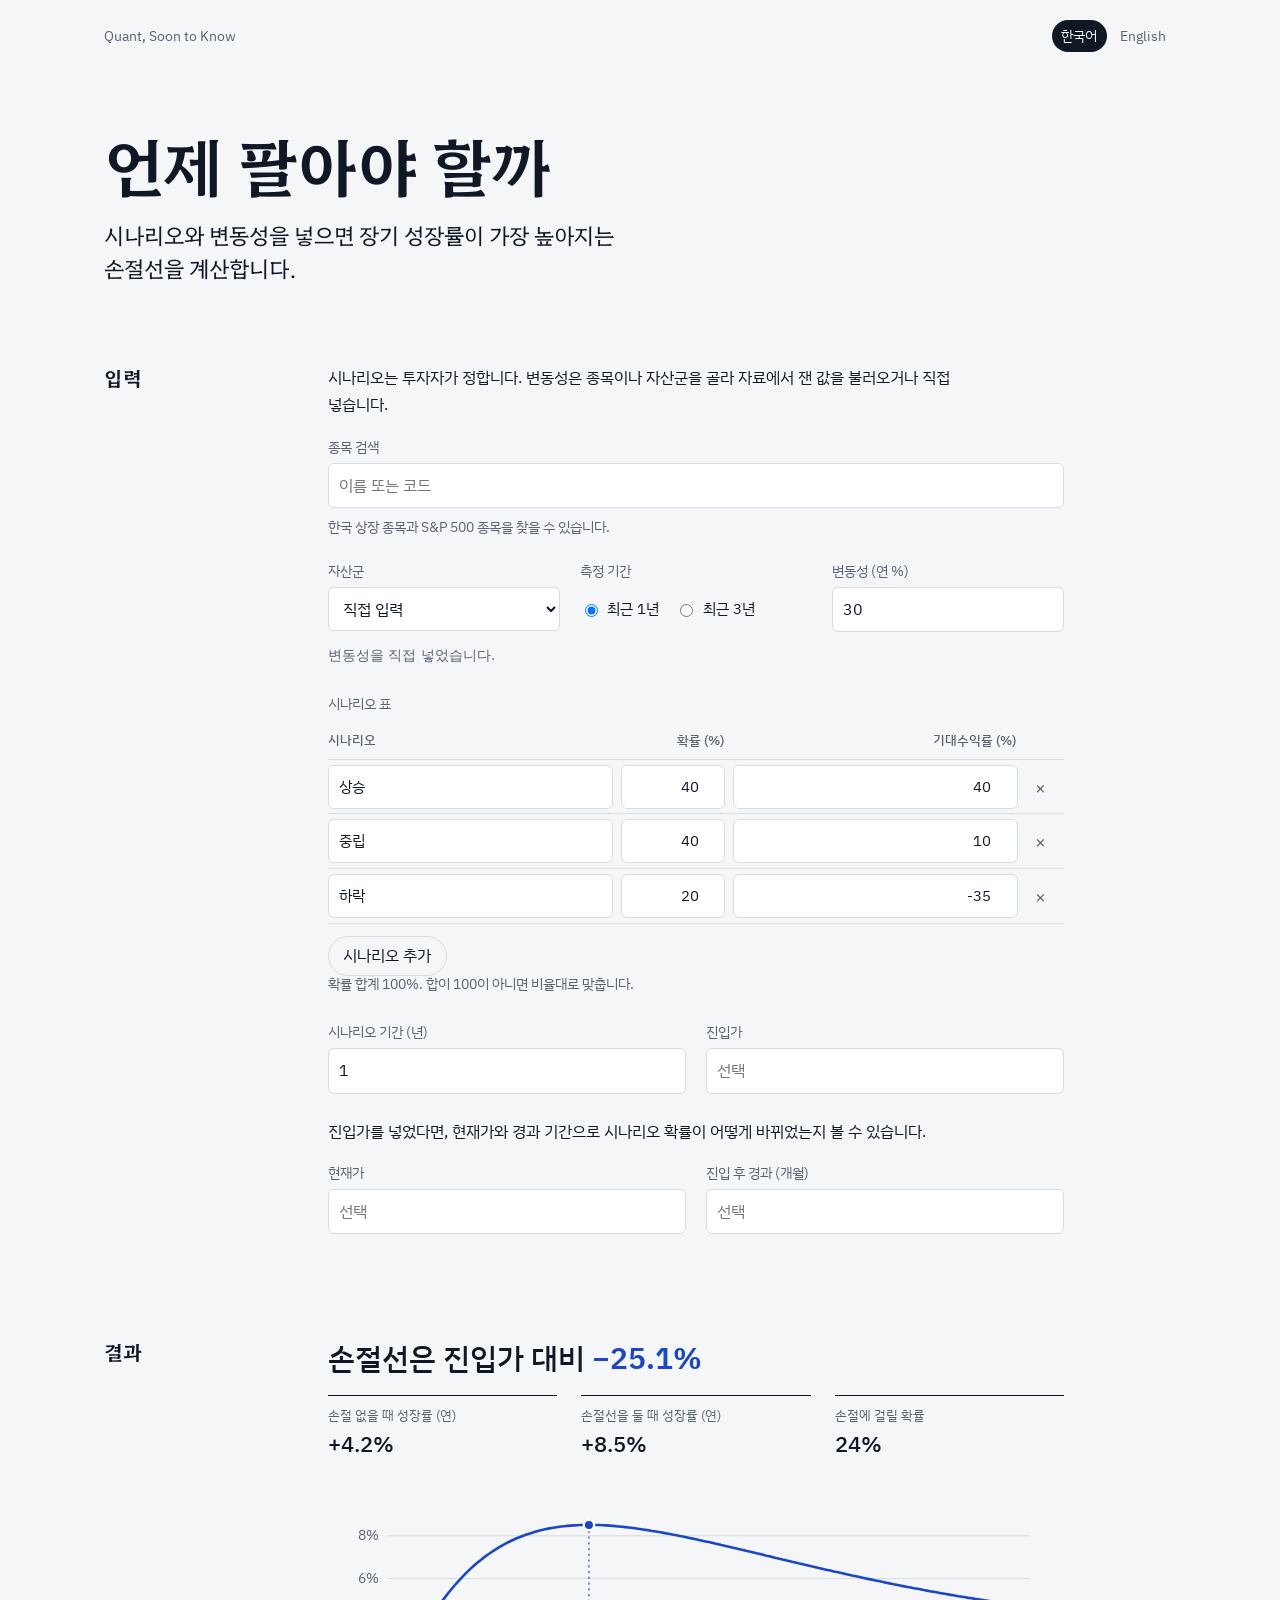
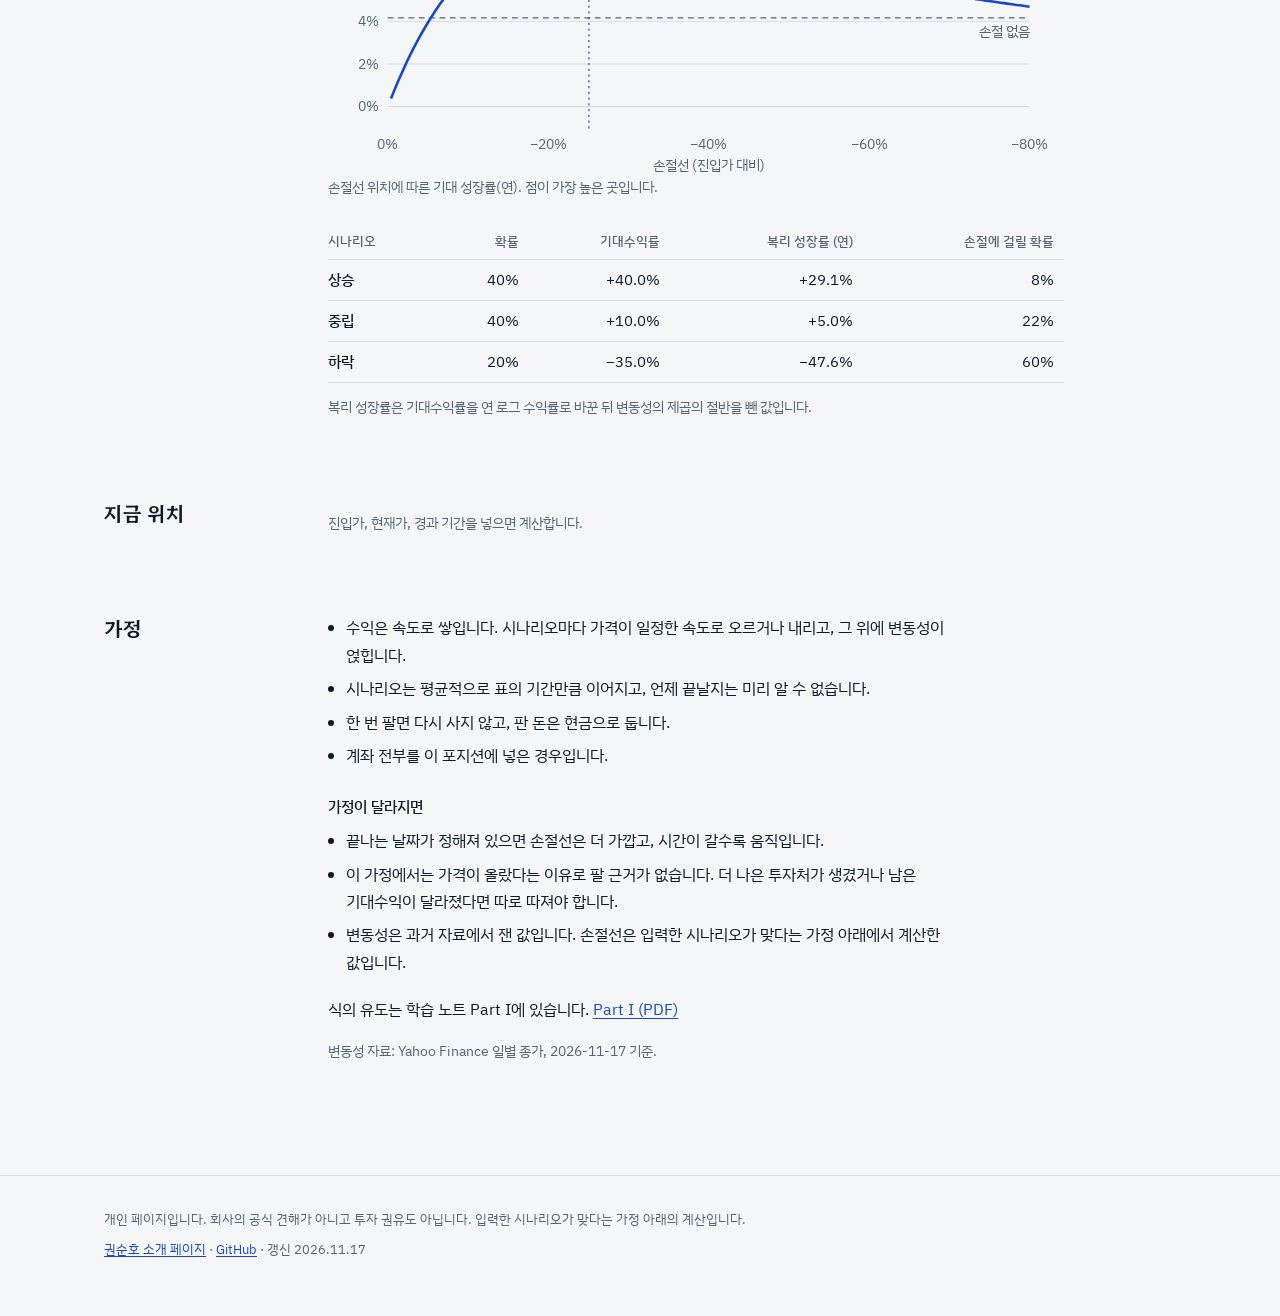
==== commit eb3d96af: "Refresh volatility tables" ====
--- a/docs/index.html
+++ b/docs/index.html
@@ -99,7 +99,7 @@
 <footer>
   <div class="wrap">
     <p>개인 페이지입니다. 회사의 공식 견해가 아니고 투자 권유도 아닙니다. 입력한 시나리오가 맞다는 가정 아래의 계산입니다.</p>
-    <p><a href="https://snowkonn.github.io/">권순호 소개 페이지</a> · <a href="https://github.com/SnowKonn/when-to-sell" rel="noopener">GitHub</a> · 갱신 2026.11.18</p>
+    <p><a href="https://snowkonn.github.io/">권순호 소개 페이지</a> · <a href="https://github.com/SnowKonn/when-to-sell" rel="noopener">GitHub</a> · 갱신 2026.11.17</p>
   </div>
 </footer>
 <div hidden>상승 중립 하락 시나리오 확률 (%) 기대수익률 (%) 기대수익률 복리 성장률 (연) 손절에 걸릴 확률 삭제 직접 입력 주식 채권 원자재 환율 가상자산 확률 합계 {n}%. 합이 100이 아니면 비율대로 맞춥니다. {name}: 최근 1년 {y1}%, 최근 3년 {y3}%. 마지막 관측일 {d}. 변동성을 직접 넣었습니다. 시나리오는 둘 이상이어야 합니다. 확률과 기대수익률을 숫자로 넣어 주세요. 확률의 합이 0보다 커야 합니다. 기대수익률은 −100%보다 커야 합니다. 변동성은 0보다 크고 300% 이하여야 합니다. 시나리오 기간은 0보다 크고 30년 이하여야 합니다. 손절선은 진입가 대비 가격으로는 {p} 손절선을 두지 않는 편이 낫습니다. 어느 손절선도 손절 없이 들고 가는 것보다 성장률을 높이지 못합니다. 이 입력에서는 보유하지 않는 편이 낫습니다. 어느 손절선에서도 기대 성장률이 양이 되지 않습니다. 변동성이 기대수익을 넘어섭니다. 손절 없을 때 성장률 (연) 손절선을 둘 때 성장률 (연) 손절에 걸릴 확률 손절선 위치에 따른 기대 성장률 손절선 (진입가 대비) 손절 없음 손절선 위치에 따른 기대 성장률(연). 점이 가장 높은 곳입니다. 복리 성장률은 기대수익률을 연 로그 수익률로 바꾼 뒤 변동성의 제곱의 절반을 뺀 값입니다. 진입가, 현재가, 경과 기간을 넣으면 계산합니다. 진입 후 수익률 남은 기대 성장률 (연) 처음 확률 지금 확률 현재가가 손절선 아래입니다. 손절선까지 {d}% 남았습니다. 남은 기대 성장률이 양이면 팔 이유가 없습니다. 음으로 돌아서도 손절선에 닿을 때까지는 기다리는 것이 이 계산의 규칙입니다. 확률 종목 목록을 불러오는 중입니다. 종목 목록을 불러오지 못했습니다. 변동성을 직접 넣을 수 있습니다. 찾는 종목이 없습니다. {n}개 종목, {d} 기준. 코스피 코스닥 미국 코스피 코스닥 S&amp;P 500 나스닥 100 러셀 2000 필라델피아 반도체 닛케이 225 유로스톡스 50 상하이종합 신흥국 주식(EEM) 미국 장기국채(TLT) 미국 종합채권(AGG) 미국 하이일드(HYG) 금 원유(WTI) 구리 달러/원 비트코인</div>
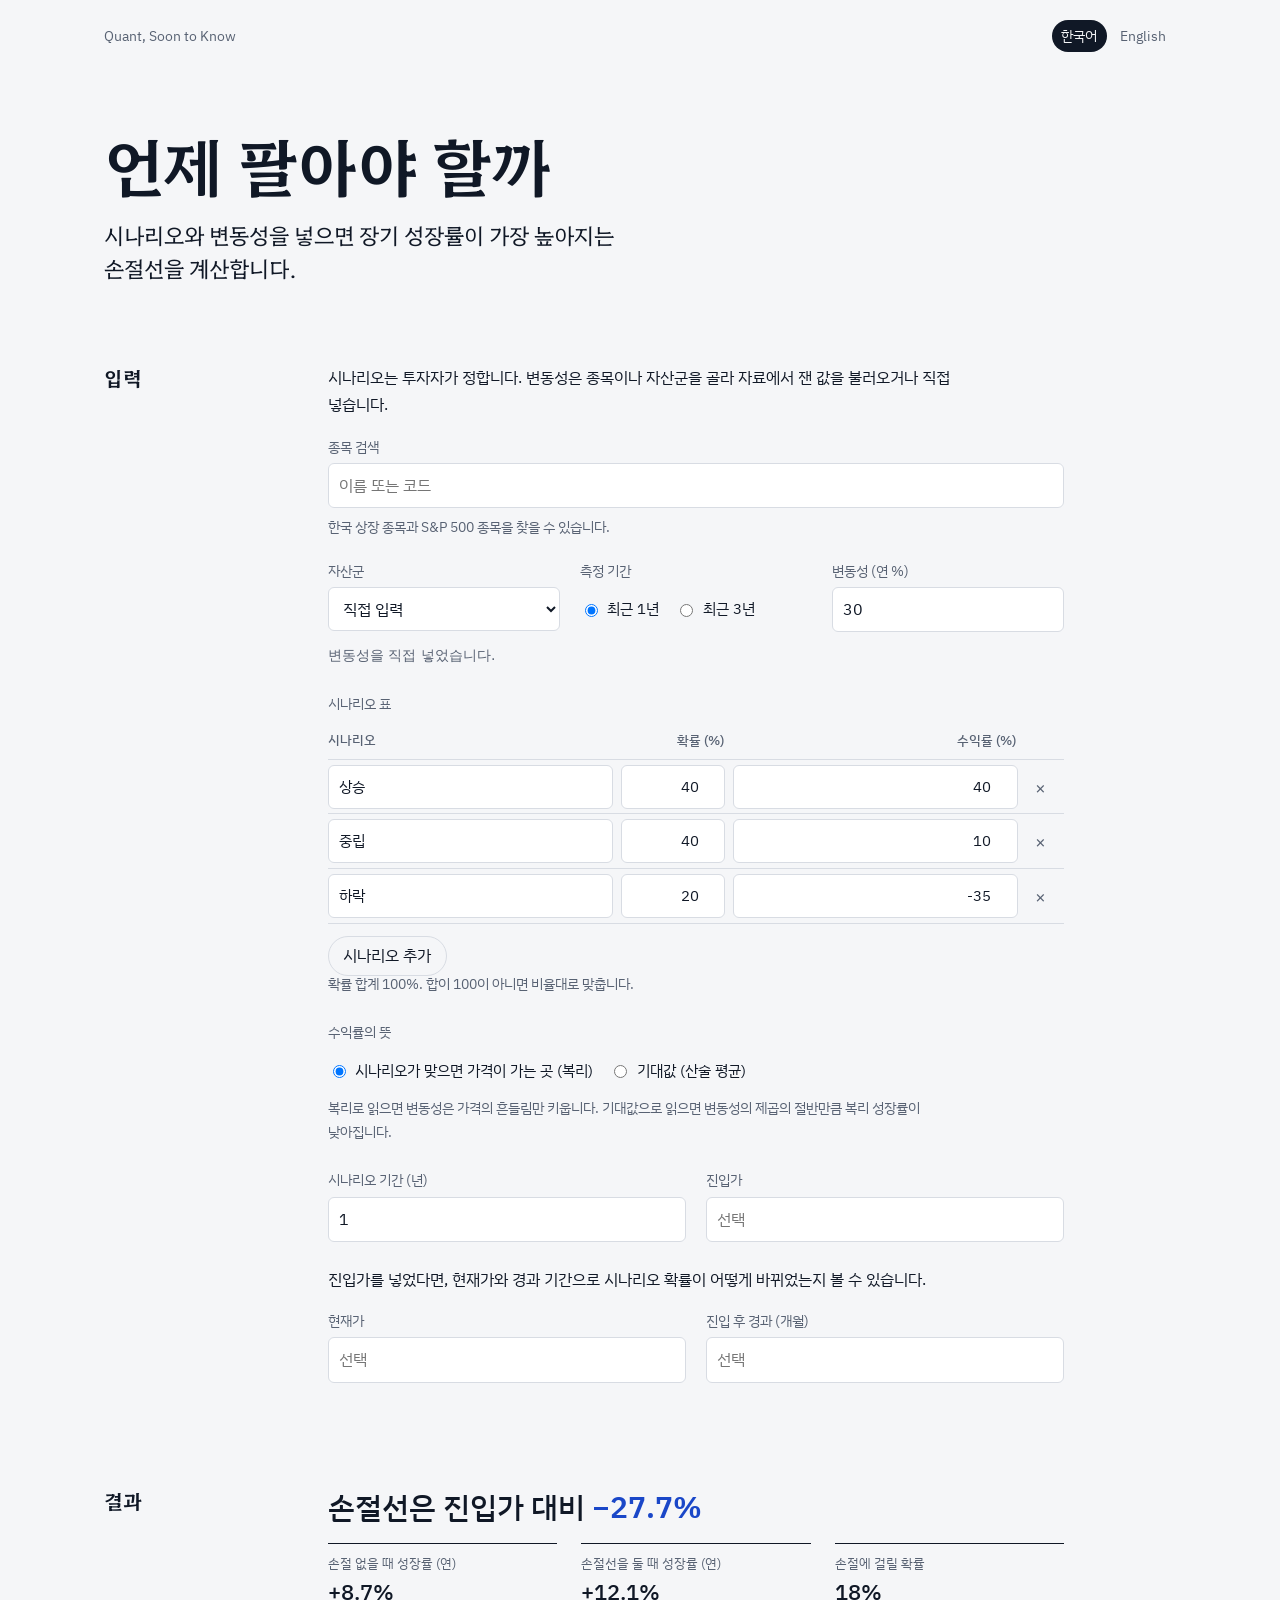
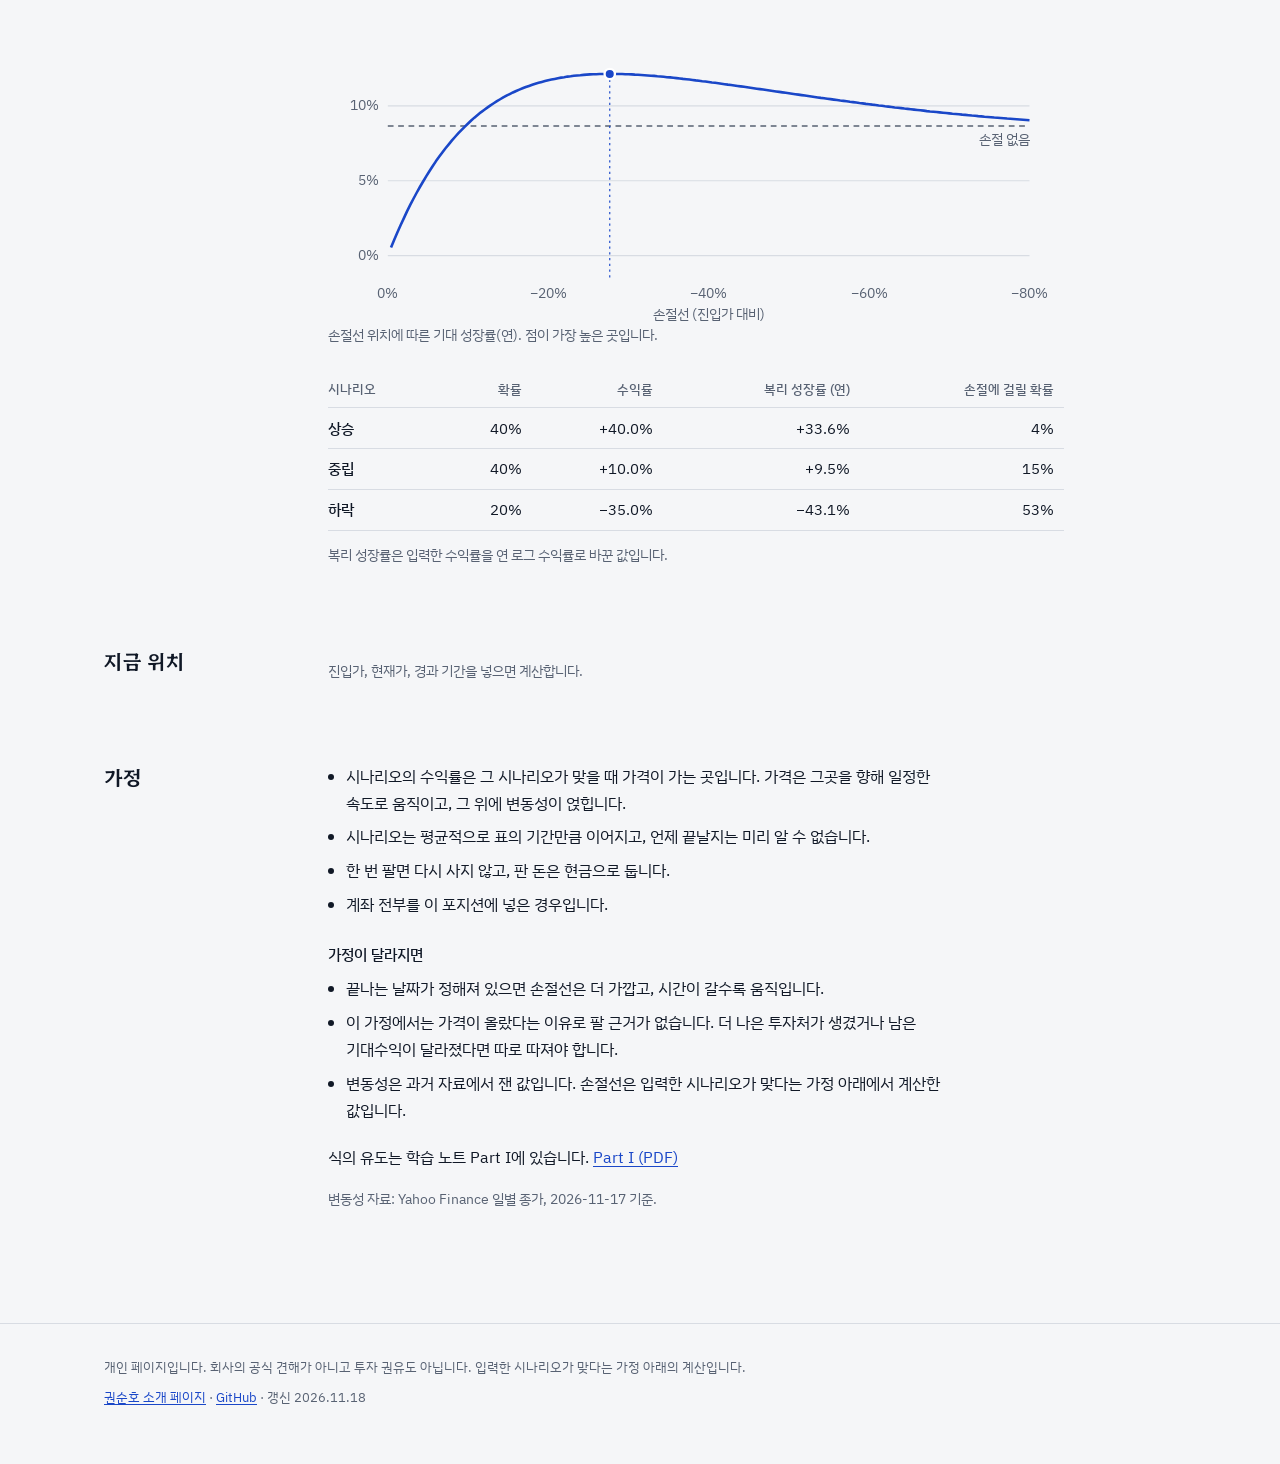
==== commit d09d96ce: "Read scenario returns as compound returns A scenario's return is now where the price goes if the sce" ====
--- a/docs/index.html
+++ b/docs/index.html
@@ -15,7 +15,7 @@
 <link rel="preconnect" href="https://fonts.googleapis.com">
 <link rel="preconnect" href="https://fonts.gstatic.com" crossorigin>
 <link rel="stylesheet" href="https://fonts.googleapis.com/css2?family=Hahmlet:wght@300;400;600&amp;display=swap&amp;text=%20%21%22%23%24%25%26%27%28%29%2A%2B%2C-./0123456789%3A%3B%3C%3D%3E%3F%40ABCDEFGHIJKLMNOPQRSTUVWXYZ%5B%5C%5D%5E_%60abcdefghijklmnopqrstuvwxyz%7B%7C%7D~%EA%B0%80%EA%B2%B0%EA%B3%84%EA%B3%BC%EA%B8%88%EA%B8%B0%EA%B9%8C%EB%82%98%EB%84%A3%EB%86%92%EB%8A%94%EB%8B%88%EB%8B%A4%EB%8B%AC%EB%8F%99%EB%9D%BC%EB%A0%A5%EB%A5%A0%EB%A6%AC%EB%A9%B4%EB%B3%80%EC%82%B0%EC%84%A0%EC%84%B1%EC%86%90%EC%8B%9C%EC%95%84%EC%95%BC%EC%96%B8%EC%98%A4%EC%99%80%EC%9C%84%EC%9C%BC%EC%9D%84%EC%9D%B4%EC%9E%85%EC%9E%A5%EC%A0%88%EC%A0%95%EC%A0%9C%EC%A7%80%EC%B9%98%ED%8C%94%ED%95%A0%ED%95%A9">
-<link rel="stylesheet" href="https://fonts.googleapis.com/css2?family=IBM+Plex+Sans+KR:wght@400;500&amp;display=swap&amp;text=%20%21%22%23%24%25%26%27%28%29%2A%2B%2C-./0123456789%3A%3B%3C%3D%3E%3F%40ABCDEFGHIJKLMNOPQRSTUVWXYZ%5B%5C%5D%5E_%60abcdefghijklmnopqrstuvwxyz%7B%7C%7D~%C2%B7%E2%88%92%EA%B0%80%EA%B0%84%EA%B0%88%EA%B0%92%EA%B0%9C%EA%B0%B1%EA%B1%B0%EA%B1%B8%EA%B2%80%EA%B2%83%EA%B2%8C%EA%B2%A9%EA%B2%AC%EA%B2%B0%EA%B2%BC%EA%B2%BD%EA%B3%84%EA%B3%A0%EA%B3%A8%EA%B3%B1%EA%B3%B3%EA%B3%B5%EA%B3%BC%EA%B4%80%EA%B5%AC%EA%B5%AD%EA%B5%B0%EA%B6%8C%EA%B7%9C%EA%B7%A0%EA%B7%B8%EA%B7%BC%EA%B8%88%EA%B8%B0%EA%B9%8C%EA%B9%9D%EA%BE%BC%EB%80%8C%EB%81%9D%EB%82%98%EB%82%A0%EB%82%A8%EB%82%AB%EB%82%B4%EB%84%98%EB%84%A3%EB%85%84%EB%85%B8%EB%86%92%EB%8A%90%EB%8A%94%EB%8B%88%EB%8B%99%EB%8B%9B%EB%8B%A4%EB%8B%A5%EB%8B%AC%EB%8B%BF%EB%8C%80%EB%8D%94%EB%8D%B8%EB%8F%84%EB%8F%88%EB%8F%8C%EB%8F%99%EB%90%98%EB%91%90%EB%91%98%EB%91%A1%EB%92%A4%EB%93%9C%EB%93%A4%EB%94%B0%EB%95%8C%EB%96%BB%EB%9D%BC%EB%9D%BD%EB%9E%90%EB%9E%98%EB%9F%AC%EB%A0%A5%EB%A1%9C%EB%A1%9D%EB%A3%8C%EB%A5%A0%EB%A5%B4%EB%A5%B8%EB%A5%BC%EB%A6%AC%EB%A6%B4%EB%A6%BD%EB%A7%88%EB%A7%89%EB%A7%8C%EB%A7%9E%EB%A9%B4%EB%AA%A9%EB%AA%BB%EB%AF%B8%EB%B0%94%EB%B0%98%EB%B2%88%EB%B3%80%EB%B3%84%EB%B3%B4%EB%B3%B5%EB%B3%BC%EB%B6%80%EB%B6%88%EB%B9%84%EB%BA%80%EC%82%AC%EC%82%AD%EC%82%B0%EC%83%81%EC%83%89%EC%83%9D%EC%84%9C%EC%84%A0%EC%84%AD%EC%84%B1%EC%84%B8%EC%85%80%EC%85%98%EC%86%8C%EC%86%8D%EC%86%90%EC%88%98%EC%88%9C%EC%88%AB%EC%8A%A4%EC%8A%B5%EC%8A%B9%EC%8B%9C%EC%8B%9D%EC%8B%A0%EC%8C%93%EC%95%84%EC%95%8A%EC%95%8C%EC%95%98%EC%95%BC%EC%96%91%EC%96%B4%EC%96%B8%EC%96%B9%EC%97%86%EC%97%88%EC%97%90%EC%97%AC%EC%97%B0%EC%98%A4%EC%98%AC%EC%99%80%EC%9A%94%EC%9A%B0%EC%9B%80%EC%9B%90%EC%9B%94%EC%9C%84%EC%9C%A0%EC%9C%A8%EC%9C%BC%EC%9D%80%EC%9D%84%EC%9D%8C%EC%9D%98%EC%9D%B4%EC%9D%B5%EC%9D%B8%EC%9D%BC%EC%9E%85%EC%9E%88%EC%9E%90%EC%9E%A5%EC%9E%AC%EC%9E%B0%EC%A0%81%EC%A0%84%EC%A0%88%EC%A0%90%EC%A0%91%EC%A0%95%EC%A0%9C%EC%A0%B8%EC%A1%8C%EC%A2%85%EC%A2%8C%EC%A3%BC%EC%A4%80%EC%A4%91%EC%A7%80%EC%A7%81%EC%A7%84%EC%A7%9C%EC%B0%BE%EC%B1%84%EC%B2%98%EC%B2%B4%EC%B5%9C%EC%B6%94%EC%B6%A5%EC%B8%A1%EC%B9%98%EC%B9%99%EC%BB%A4%EC%BC%80%EC%BD%94%ED%81%AC%ED%81%BC%ED%86%A1%ED%88%AC%ED%8A%B8%ED%8C%90%ED%8C%94%ED%8E%98%ED%8E%B8%ED%8F%89%ED%8F%AC%ED%91%9C%ED%94%BC%ED%95%84%ED%95%98%ED%95%99%ED%95%9C%ED%95%A0%ED%95%A9%ED%95%B4%ED%96%88%ED%98%84%ED%98%B8%ED%99%95%ED%99%98%ED%9A%8C%ED%9B%84%ED%9D%A5%ED%9E%99">
+<link rel="stylesheet" href="https://fonts.googleapis.com/css2?family=IBM+Plex+Sans+KR:wght@400;500&amp;display=swap&amp;text=%20%21%22%23%24%25%26%27%28%29%2A%2B%2C-./0123456789%3A%3B%3C%3D%3E%3F%40ABCDEFGHIJKLMNOPQRSTUVWXYZ%5B%5C%5D%5E_%60abcdefghijklmnopqrstuvwxyz%7B%7C%7D~%C2%B7%E2%88%92%EA%B0%80%EA%B0%84%EA%B0%88%EA%B0%92%EA%B0%9C%EA%B0%B1%EA%B1%B0%EA%B1%B8%EA%B2%80%EA%B2%83%EA%B2%8C%EA%B2%A9%EA%B2%AC%EA%B2%B0%EA%B2%BC%EA%B2%BD%EA%B3%84%EA%B3%A0%EA%B3%A8%EA%B3%B1%EA%B3%B3%EA%B3%B5%EA%B3%BC%EA%B4%80%EA%B5%AC%EA%B5%AD%EA%B5%B0%EA%B6%8C%EA%B7%9C%EA%B7%A0%EA%B7%B8%EA%B7%BC%EA%B8%88%EA%B8%B0%EA%B9%8C%EA%B9%9D%EA%BE%BC%EB%80%8C%EB%81%9D%EB%82%98%EB%82%A0%EB%82%A8%EB%82%AB%EB%82%AE%EB%84%A3%EB%85%84%EB%85%B8%EB%86%92%EB%8A%90%EB%8A%94%EB%8B%88%EB%8B%99%EB%8B%9B%EB%8B%A4%EB%8B%A5%EB%8B%AC%EB%8B%BF%EB%8C%80%EB%8D%94%EB%8D%B8%EB%8F%84%EB%8F%88%EB%8F%8C%EB%8F%99%EB%90%98%EB%91%90%EB%91%98%EB%91%A1%EB%92%A4%EB%93%9C%EB%93%A4%EB%94%B0%EB%95%8C%EB%96%BB%EB%9C%BB%EB%9D%BC%EB%9D%BD%EB%9E%90%EB%9E%98%EB%9F%AC%EB%A0%A5%EB%A1%9C%EB%A1%9D%EB%A3%8C%EB%A5%A0%EB%A5%B8%EB%A5%BC%EB%A6%AC%EB%A6%B4%EB%A6%BC%EB%A6%BD%EB%A7%88%EB%A7%89%EB%A7%8C%EB%A7%9E%EB%A9%B4%EB%AA%A9%EB%AA%BB%EB%AF%B8%EB%B0%94%EB%B0%98%EB%B2%88%EB%B3%80%EB%B3%84%EB%B3%B4%EB%B3%B5%EB%B3%BC%EB%B6%80%EB%B6%88%EB%B9%84%EB%BA%80%EC%82%AC%EC%82%AD%EC%82%B0%EC%83%81%EC%83%89%EC%83%9D%EC%84%9C%EC%84%A0%EC%84%B1%EC%84%B8%EC%85%80%EC%85%98%EC%86%8C%EC%86%8D%EC%86%90%EC%88%98%EC%88%9C%EC%88%A0%EC%88%AB%EC%8A%A4%EC%8A%B5%EC%8A%B9%EC%8B%9C%EC%8B%9D%EC%8B%A0%EC%95%84%EC%95%8A%EC%95%8C%EC%95%98%EC%95%BC%EC%96%91%EC%96%B4%EC%96%B8%EC%96%B9%EC%97%86%EC%97%88%EC%97%90%EC%97%AC%EC%97%B0%EC%98%A4%EC%98%AC%EC%99%80%EC%9A%94%EC%9A%B0%EC%9B%80%EC%9B%81%EC%9B%90%EC%9B%94%EC%9C%84%EC%9C%A0%EC%9C%A8%EC%9C%BC%EC%9D%80%EC%9D%84%EC%9D%8C%EC%9D%98%EC%9D%B4%EC%9D%B5%EC%9D%B8%EC%9D%BC%EC%9D%BD%EC%9E%85%EC%9E%88%EC%9E%90%EC%9E%A5%EC%9E%AC%EC%9E%B0%EC%A0%81%EC%A0%84%EC%A0%88%EC%A0%90%EC%A0%91%EC%A0%95%EC%A0%9C%EC%A0%B8%EC%A1%8C%EC%A2%85%EC%A2%8C%EC%A3%BC%EC%A4%80%EC%A4%91%EC%A7%80%EC%A7%81%EC%A7%84%EC%A7%91%EC%A7%9C%EC%B0%BE%EC%B1%84%EC%B2%98%EC%B2%B4%EC%B5%9C%EC%B6%94%EC%B6%A5%EC%B8%A1%EC%B9%98%EC%B9%99%EC%BB%A4%EC%BC%80%EC%BD%94%ED%81%AC%ED%81%BC%ED%82%A4%ED%86%A1%ED%88%AC%ED%8A%B8%ED%8C%90%ED%8C%94%ED%8E%98%ED%8E%B8%ED%8F%89%ED%8F%AC%ED%91%9C%ED%94%BC%ED%95%84%ED%95%98%ED%95%99%ED%95%9C%ED%95%A0%ED%95%A9%ED%95%B4%ED%96%88%ED%96%A5%ED%98%84%ED%98%B8%ED%99%95%ED%99%98%ED%9A%8C%ED%9B%84%ED%9D%94%ED%9D%A5%ED%9E%99">
 <link rel="stylesheet" href="assets/style.css">
 </head>
 <body>
@@ -56,11 +56,15 @@
         <p class="hint" id="vol-note" aria-live="polite"></p>
         <div class="scroll"><table class="in" id="sc">
           <caption>시나리오 표</caption>
-          <thead><tr><th>시나리오</th><th>확률 (%)</th><th>기대수익률 (%)</th><th></th></tr></thead>
+          <thead><tr><th>시나리오</th><th>확률 (%)</th><th>수익률 (%)</th><th></th></tr></thead>
           <tbody></tbody>
         </table></div>
         <p class="actions"><button type="button" id="add">시나리오 추가</button></p>
         <p class="hint" id="psum" aria-live="polite"></p>
+        <fieldset class="mode"><legend>수익률의 뜻</legend><div class="radios">
+          <label><input type="radio" name="mode" value="compound" checked> 시나리오가 맞으면 가격이 가는 곳 (복리)</label>
+          <label><input type="radio" name="mode" value="mean"> 기대값 (산술 평균)</label></div></fieldset>
+        <p class="hint">복리로 읽으면 변동성은 가격의 흔들림만 키웁니다. 기대값으로 읽으면 변동성의 제곱의 절반만큼 복리 성장률이 낮아집니다.</p>
         <div class="fields">
           <div><label for="horizon">시나리오 기간 (년)</label><input id="horizon" type="number" value="1" min="0.1" max="30" step="0.25" inputmode="decimal"></div>
           <div><label for="entry">진입가</label><input id="entry" type="number" min="0" step="any" inputmode="decimal" placeholder="선택"></div>
@@ -87,7 +91,7 @@
   <section id="assumptions">
     <h2>가정</h2>
     <div>
-      <ul class="plain"><li>수익은 속도로 쌓입니다. 시나리오마다 가격이 일정한 속도로 오르거나 내리고, 그 위에 변동성이 얹힙니다.</li><li>시나리오는 평균적으로 표의 기간만큼 이어지고, 언제 끝날지는 미리 알 수 없습니다.</li><li>한 번 팔면 다시 사지 않고, 판 돈은 현금으로 둡니다.</li><li>계좌 전부를 이 포지션에 넣은 경우입니다.</li></ul>
+      <ul class="plain"><li>시나리오의 수익률은 그 시나리오가 맞을 때 가격이 가는 곳입니다. 가격은 그곳을 향해 일정한 속도로 움직이고, 그 위에 변동성이 얹힙니다.</li><li>시나리오는 평균적으로 표의 기간만큼 이어지고, 언제 끝날지는 미리 알 수 없습니다.</li><li>한 번 팔면 다시 사지 않고, 판 돈은 현금으로 둡니다.</li><li>계좌 전부를 이 포지션에 넣은 경우입니다.</li></ul>
       <h3>가정이 달라지면</h3>
       <ul class="plain"><li>끝나는 날짜가 정해져 있으면 손절선은 더 가깝고, 시간이 갈수록 움직입니다.</li><li>이 가정에서는 가격이 올랐다는 이유로 팔 근거가 없습니다. 더 나은 투자처가 생겼거나 남은 기대수익이 달라졌다면 따로 따져야 합니다.</li><li>변동성은 과거 자료에서 잰 값입니다. 손절선은 입력한 시나리오가 맞다는 가정 아래에서 계산한 값입니다.</li></ul>
       <p>식의 유도는 학습 노트 Part I에 있습니다. <a href="https://snowkonn.github.io/study/stoploss-part1-rate.pdf">Part I (PDF)</a></p>
@@ -99,11 +103,11 @@
 <footer>
   <div class="wrap">
     <p>개인 페이지입니다. 회사의 공식 견해가 아니고 투자 권유도 아닙니다. 입력한 시나리오가 맞다는 가정 아래의 계산입니다.</p>
-    <p><a href="https://snowkonn.github.io/">권순호 소개 페이지</a> · <a href="https://github.com/SnowKonn/when-to-sell" rel="noopener">GitHub</a> · 갱신 2026.11.17</p>
+    <p><a href="https://snowkonn.github.io/">권순호 소개 페이지</a> · <a href="https://github.com/SnowKonn/when-to-sell" rel="noopener">GitHub</a> · 갱신 2026.11.18</p>
   </div>
 </footer>
-<div hidden>상승 중립 하락 시나리오 확률 (%) 기대수익률 (%) 기대수익률 복리 성장률 (연) 손절에 걸릴 확률 삭제 직접 입력 주식 채권 원자재 환율 가상자산 확률 합계 {n}%. 합이 100이 아니면 비율대로 맞춥니다. {name}: 최근 1년 {y1}%, 최근 3년 {y3}%. 마지막 관측일 {d}. 변동성을 직접 넣었습니다. 시나리오는 둘 이상이어야 합니다. 확률과 기대수익률을 숫자로 넣어 주세요. 확률의 합이 0보다 커야 합니다. 기대수익률은 −100%보다 커야 합니다. 변동성은 0보다 크고 300% 이하여야 합니다. 시나리오 기간은 0보다 크고 30년 이하여야 합니다. 손절선은 진입가 대비 가격으로는 {p} 손절선을 두지 않는 편이 낫습니다. 어느 손절선도 손절 없이 들고 가는 것보다 성장률을 높이지 못합니다. 이 입력에서는 보유하지 않는 편이 낫습니다. 어느 손절선에서도 기대 성장률이 양이 되지 않습니다. 변동성이 기대수익을 넘어섭니다. 손절 없을 때 성장률 (연) 손절선을 둘 때 성장률 (연) 손절에 걸릴 확률 손절선 위치에 따른 기대 성장률 손절선 (진입가 대비) 손절 없음 손절선 위치에 따른 기대 성장률(연). 점이 가장 높은 곳입니다. 복리 성장률은 기대수익률을 연 로그 수익률로 바꾼 뒤 변동성의 제곱의 절반을 뺀 값입니다. 진입가, 현재가, 경과 기간을 넣으면 계산합니다. 진입 후 수익률 남은 기대 성장률 (연) 처음 확률 지금 확률 현재가가 손절선 아래입니다. 손절선까지 {d}% 남았습니다. 남은 기대 성장률이 양이면 팔 이유가 없습니다. 음으로 돌아서도 손절선에 닿을 때까지는 기다리는 것이 이 계산의 규칙입니다. 확률 종목 목록을 불러오는 중입니다. 종목 목록을 불러오지 못했습니다. 변동성을 직접 넣을 수 있습니다. 찾는 종목이 없습니다. {n}개 종목, {d} 기준. 코스피 코스닥 미국 코스피 코스닥 S&amp;P 500 나스닥 100 러셀 2000 필라델피아 반도체 닛케이 225 유로스톡스 50 상하이종합 신흥국 주식(EEM) 미국 장기국채(TLT) 미국 종합채권(AGG) 미국 하이일드(HYG) 금 원유(WTI) 구리 달러/원 비트코인</div>
-<script type="application/json" id="i18n">{"up": "상승", "mid": "중립", "down": "하락", "col_name": "시나리오", "col_p": "확률 (%)", "col_r": "기대수익률 (%)", "col_r_out": "기대수익률", "col_mu": "복리 성장률 (연)", "col_hit": "손절에 걸릴 확률", "remove": "삭제", "manual": "직접 입력", "groups": {"equity": "주식", "bond": "채권", "commodity": "원자재", "fx": "환율", "crypto": "가상자산"}, "psum": "확률 합계 {n}%. 합이 100이 아니면 비율대로 맞춥니다.", "vol_note": "{name}: 최근 1년 {y1}%, 최근 3년 {y3}%. 마지막 관측일 {d}.", "vol_manual": "변동성을 직접 넣었습니다.", "err_rows": "시나리오는 둘 이상이어야 합니다.", "err_number": "확률과 기대수익률을 숫자로 넣어 주세요.", "err_prob": "확률의 합이 0보다 커야 합니다.", "err_return": "기대수익률은 −100%보다 커야 합니다.", "err_sigma": "변동성은 0보다 크고 300% 이하여야 합니다.", "err_horizon": "시나리오 기간은 0보다 크고 30년 이하여야 합니다.", "stop_label": "손절선은 진입가 대비", "stop_price": "가격으로는 {p}", "no_stop": "손절선을 두지 않는 편이 낫습니다.", "no_stop_why": "어느 손절선도 손절 없이 들고 가는 것보다 성장률을 높이지 못합니다.", "avoid": "이 입력에서는 보유하지 않는 편이 낫습니다.", "avoid_why": "어느 손절선에서도 기대 성장률이 양이 되지 않습니다. 변동성이 기대수익을 넘어섭니다.", "g_none": "손절 없을 때 성장률 (연)", "g_stop": "손절선을 둘 때 성장률 (연)", "p_stop": "손절에 걸릴 확률", "chart_alt": "손절선 위치에 따른 기대 성장률", "chart_x": "손절선 (진입가 대비)", "chart_none": "손절 없음", "chart_cap": "손절선 위치에 따른 기대 성장률(연). 점이 가장 높은 곳입니다.", "mu_note": "복리 성장률은 기대수익률을 연 로그 수익률로 바꾼 뒤 변동성의 제곱의 절반을 뺀 값입니다.", "now_hint": "진입가, 현재가, 경과 기간을 넣으면 계산합니다.", "now_ret": "진입 후 수익률", "now_D": "남은 기대 성장률 (연)", "now_prior": "처음 확률", "now_post": "지금 확률", "now_below": "현재가가 손절선 아래입니다.", "now_above": "손절선까지 {d}% 남았습니다.", "now_note": "남은 기대 성장률이 양이면 팔 이유가 없습니다. 음으로 돌아서도 손절선에 닿을 때까지는 기다리는 것이 이 계산의 규칙입니다.", "col_p_out": "확률", "stock_loading": "종목 목록을 불러오는 중입니다.", "stock_fail": "종목 목록을 불러오지 못했습니다. 변동성을 직접 넣을 수 있습니다.", "stock_none": "찾는 종목이 없습니다.", "stock_count": "{n}개 종목, {d} 기준.", "markets": {"KS": "코스피", "KQ": "코스닥", "US": "미국"}}</script>
+<div hidden>상승 중립 하락 시나리오 확률 (%) 수익률 (%) 수익률 복리 성장률 (연) 손절에 걸릴 확률 삭제 직접 입력 주식 채권 원자재 환율 가상자산 확률 합계 {n}%. 합이 100이 아니면 비율대로 맞춥니다. {name}: 최근 1년 {y1}%, 최근 3년 {y3}%. 마지막 관측일 {d}. 변동성을 직접 넣었습니다. 시나리오는 둘 이상이어야 합니다. 확률과 기대수익률을 숫자로 넣어 주세요. 확률의 합이 0보다 커야 합니다. 기대수익률은 −100%보다 커야 합니다. 변동성은 0보다 크고 300% 이하여야 합니다. 시나리오 기간은 0보다 크고 30년 이하여야 합니다. 손절선은 진입가 대비 가격으로는 {p} 손절선을 두지 않는 편이 낫습니다. 어느 손절선도 손절 없이 들고 가는 것보다 성장률을 높이지 못합니다. 이 입력에서는 보유하지 않는 편이 낫습니다. 어느 손절선에서도 기대 성장률이 양이 되지 않습니다. 손절 없을 때 성장률 (연) 손절선을 둘 때 성장률 (연) 손절에 걸릴 확률 손절선 위치에 따른 기대 성장률 손절선 (진입가 대비) 손절 없음 손절선 위치에 따른 기대 성장률(연). 점이 가장 높은 곳입니다. 복리 성장률은 입력한 수익률을 연 로그 수익률로 바꾼 값입니다. 진입가, 현재가, 경과 기간을 넣으면 계산합니다. 진입 후 수익률 남은 기대 성장률 (연) 처음 확률 지금 확률 현재가가 손절선 아래입니다. 손절선까지 {d}% 남았습니다. 남은 기대 성장률이 양이면 팔 이유가 없습니다. 음으로 돌아서도 손절선에 닿을 때까지는 기다리는 것이 이 계산의 규칙입니다. 확률 종목 목록을 불러오는 중입니다. 종목 목록을 불러오지 못했습니다. 변동성을 직접 넣을 수 있습니다. 찾는 종목이 없습니다. {n}개 종목, {d} 기준. 코스피 코스닥 미국 복리 성장률은 기대값을 연 로그 수익률로 바꾼 뒤 변동성의 제곱의 절반을 뺀 값입니다. 코스피 코스닥 S&amp;P 500 나스닥 100 러셀 2000 필라델피아 반도체 닛케이 225 유로스톡스 50 상하이종합 신흥국 주식(EEM) 미국 장기국채(TLT) 미국 종합채권(AGG) 미국 하이일드(HYG) 금 원유(WTI) 구리 달러/원 비트코인</div>
+<script type="application/json" id="i18n">{"up": "상승", "mid": "중립", "down": "하락", "col_name": "시나리오", "col_p": "확률 (%)", "col_r": "수익률 (%)", "col_r_out": "수익률", "col_mu": "복리 성장률 (연)", "col_hit": "손절에 걸릴 확률", "remove": "삭제", "manual": "직접 입력", "groups": {"equity": "주식", "bond": "채권", "commodity": "원자재", "fx": "환율", "crypto": "가상자산"}, "psum": "확률 합계 {n}%. 합이 100이 아니면 비율대로 맞춥니다.", "vol_note": "{name}: 최근 1년 {y1}%, 최근 3년 {y3}%. 마지막 관측일 {d}.", "vol_manual": "변동성을 직접 넣었습니다.", "err_rows": "시나리오는 둘 이상이어야 합니다.", "err_number": "확률과 기대수익률을 숫자로 넣어 주세요.", "err_prob": "확률의 합이 0보다 커야 합니다.", "err_return": "기대수익률은 −100%보다 커야 합니다.", "err_sigma": "변동성은 0보다 크고 300% 이하여야 합니다.", "err_horizon": "시나리오 기간은 0보다 크고 30년 이하여야 합니다.", "stop_label": "손절선은 진입가 대비", "stop_price": "가격으로는 {p}", "no_stop": "손절선을 두지 않는 편이 낫습니다.", "no_stop_why": "어느 손절선도 손절 없이 들고 가는 것보다 성장률을 높이지 못합니다.", "avoid": "이 입력에서는 보유하지 않는 편이 낫습니다.", "avoid_why": "어느 손절선에서도 기대 성장률이 양이 되지 않습니다.", "g_none": "손절 없을 때 성장률 (연)", "g_stop": "손절선을 둘 때 성장률 (연)", "p_stop": "손절에 걸릴 확률", "chart_alt": "손절선 위치에 따른 기대 성장률", "chart_x": "손절선 (진입가 대비)", "chart_none": "손절 없음", "chart_cap": "손절선 위치에 따른 기대 성장률(연). 점이 가장 높은 곳입니다.", "mu_note": "복리 성장률은 입력한 수익률을 연 로그 수익률로 바꾼 값입니다.", "now_hint": "진입가, 현재가, 경과 기간을 넣으면 계산합니다.", "now_ret": "진입 후 수익률", "now_D": "남은 기대 성장률 (연)", "now_prior": "처음 확률", "now_post": "지금 확률", "now_below": "현재가가 손절선 아래입니다.", "now_above": "손절선까지 {d}% 남았습니다.", "now_note": "남은 기대 성장률이 양이면 팔 이유가 없습니다. 음으로 돌아서도 손절선에 닿을 때까지는 기다리는 것이 이 계산의 규칙입니다.", "col_p_out": "확률", "stock_loading": "종목 목록을 불러오는 중입니다.", "stock_fail": "종목 목록을 불러오지 못했습니다. 변동성을 직접 넣을 수 있습니다.", "stock_none": "찾는 종목이 없습니다.", "stock_count": "{n}개 종목, {d} 기준.", "markets": {"KS": "코스피", "KQ": "코스닥", "US": "미국"}, "mu_note_mean": "복리 성장률은 기대값을 연 로그 수익률로 바꾼 뒤 변동성의 제곱의 절반을 뺀 값입니다."}</script>
 <script type="application/json" id="vol-data">{"generated": "2026-11-17", "source": "Yahoo Finance via yfinance", "method": "sample standard deviation of daily log returns over the last 252 and 756 observations, annualized with the observations per year measured from the dates", "assets": [{"id": "kospi", "ticker": "^KS11", "group": "equity", "ko": "코스피", "en": "KOSPI", "vol_1y": 0.5558, "vol_3y": 0.3588, "last": "2026-11-16", "n": 1220, "per_year": 244.0}, {"id": "kosdaq", "ticker": "^KQ11", "group": "equity", "ko": "코스닥", "en": "KOSDAQ", "vol_1y": 0.5017, "vol_3y": 0.3474, "last": "2026-11-16", "n": 1220, "per_year": 244.0}, {"id": "spx", "ticker": "^GSPC", "group": "equity", "ko": "S&P 500", "en": "S&P 500", "vol_1y": 0.1377, "vol_3y": 0.1514, "last": "2026-11-17", "n": 1254, "per_year": 250.8}, {"id": "ndx", "ticker": "^NDX", "group": "equity", "ko": "나스닥 100", "en": "Nasdaq 100", "vol_1y": 0.2151, "vol_3y": 0.2098, "last": "2026-11-17", "n": 1254, "per_year": 250.8}, {"id": "rut", "ticker": "^RUT", "group": "equity", "ko": "러셀 2000", "en": "Russell 2000", "vol_1y": 0.1878, "vol_3y": 0.2113, "last": "2026-11-17", "n": 1254, "per_year": 250.8}, {"id": "sox", "ticker": "^SOX", "group": "equity", "ko": "필라델피아 반도체", "en": "PHLX Semiconductor", "vol_1y": 0.4892, "vol_3y": 0.4151, "last": "2026-11-17", "n": 1254, "per_year": 250.8}, {"id": "n225", "ticker": "^N225", "group": "equity", "ko": "닛케이 225", "en": "Nikkei 225", "vol_1y": 0.2925, "vol_3y": 0.2604, "last": "2026-11-16", "n": 1220, "per_year": 244.0}, {"id": "sx5e", "ticker": "^STOXX50E", "group": "equity", "ko": "유로스톡스 50", "en": "Euro Stoxx 50", "vol_1y": 0.1565, "vol_3y": 0.1526, "last": "2026-11-16", "n": 1256, "per_year": 251.2}, {"id": "ssec", "ticker": "000001.SS", "group": "equity", "ko": "상하이종합", "en": "Shanghai Composite", "vol_1y": 0.1429, "vol_3y": 0.1583, "last": "2026-11-16", "n": 1211, "per_year": 242.2}, {"id": "eem", "ticker": "EEM", "group": "equity", "ko": "신흥국 주식(EEM)", "en": "Emerging equities (EEM)", "vol_1y": 0.2672, "vol_3y": 0.2057, "last": "2026-11-17", "n": 1254, "per_year": 250.8}, {"id": "tlt", "ticker": "TLT", "group": "bond", "ko": "미국 장기국채(TLT)", "en": "US long Treasuries (TLT)", "vol_1y": 0.0964, "vol_3y": 0.1256, "last": "2026-11-17", "n": 1254, "per_year": 250.8}, {"id": "agg", "ticker": "AGG", "group": "bond", "ko": "미국 종합채권(AGG)", "en": "US aggregate bonds (AGG)", "vol_1y": 0.0415, "vol_3y": 0.0498, "last": "2026-11-17", "n": 1254, "per_year": 250.8}, {"id": "hyg", "ticker": "HYG", "group": "bond", "ko": "미국 하이일드(HYG)", "en": "US high yield (HYG)", "vol_1y": 0.0394, "vol_3y": 0.0481, "last": "2026-11-17", "n": 1254, "per_year": 250.8}, {"id": "gold", "ticker": "GC=F", "group": "commodity", "ko": "금", "en": "Gold", "vol_1y": 0.2818, "vol_3y": 0.22, "last": "2026-11-17", "n": 1258, "per_year": 251.4}, {"id": "wti", "ticker": "CL=F", "group": "commodity", "ko": "원유(WTI)", "en": "Crude oil (WTI)", "vol_1y": 0.5734, "vol_3y": 0.4164, "last": "2026-11-17", "n": 1257, "per_year": 251.2}, {"id": "copper", "ticker": "HG=F", "group": "commodity", "ko": "구리", "en": "Copper", "vol_1y": 0.2734, "vol_3y": 0.3011, "last": "2026-11-17", "n": 1258, "per_year": 251.4}, {"id": "usdkrw", "ticker": "KRW=X", "group": "fx", "ko": "달러/원", "en": "USD/KRW", "vol_1y": 0.1068, "vol_3y": 0.0996, "last": "2026-11-17", "n": 1300, "per_year": 259.8}, {"id": "btc", "ticker": "BTC-USD", "group": "crypto", "ko": "비트코인", "en": "Bitcoin", "vol_1y": 0.3848, "vol_3y": 0.4451, "last": "2026-11-17", "n": 1827, "per_year": 365.2}]}</script>
 <script src="assets/stoploss.js" defer></script>
 </body>
--- a/docs/assets/style.css
+++ b/docs/assets/style.css
@@ -138,6 +138,9 @@
   .tool svg .axis-title { display: none; }
 }
 
+.tool fieldset.mode { margin: 0.5rem 0 0.25rem; }
+.tool fieldset.mode + .hint { margin-top: 0; }
+
 /* stock search */
 .tool .search { position: relative; max-width: 46rem; margin: 0 0 1.25rem; }
 .tool .search input { width: 100%; font: inherit; color: var(--ink); background: var(--surface); border: 1px solid var(--rule); border-radius: 6px; padding: 0.5rem 0.65rem; min-height: 2.75rem; }
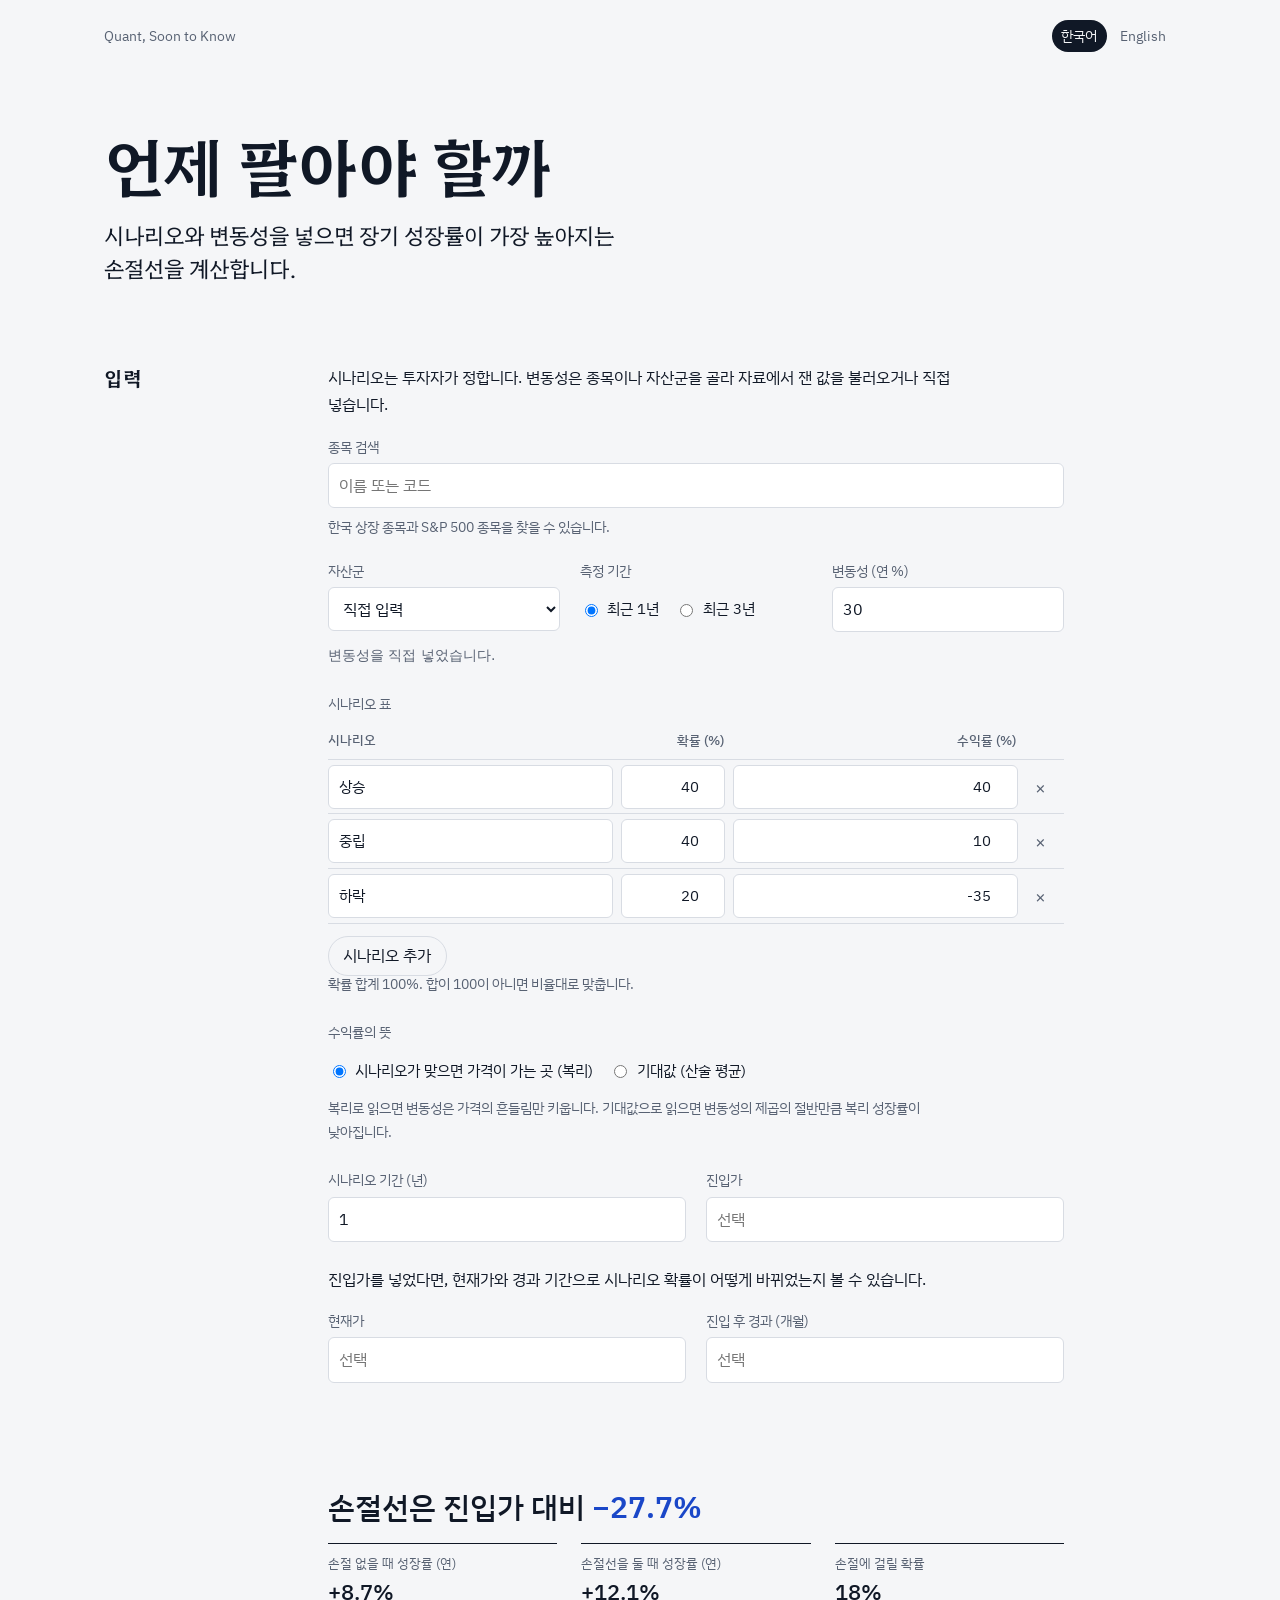
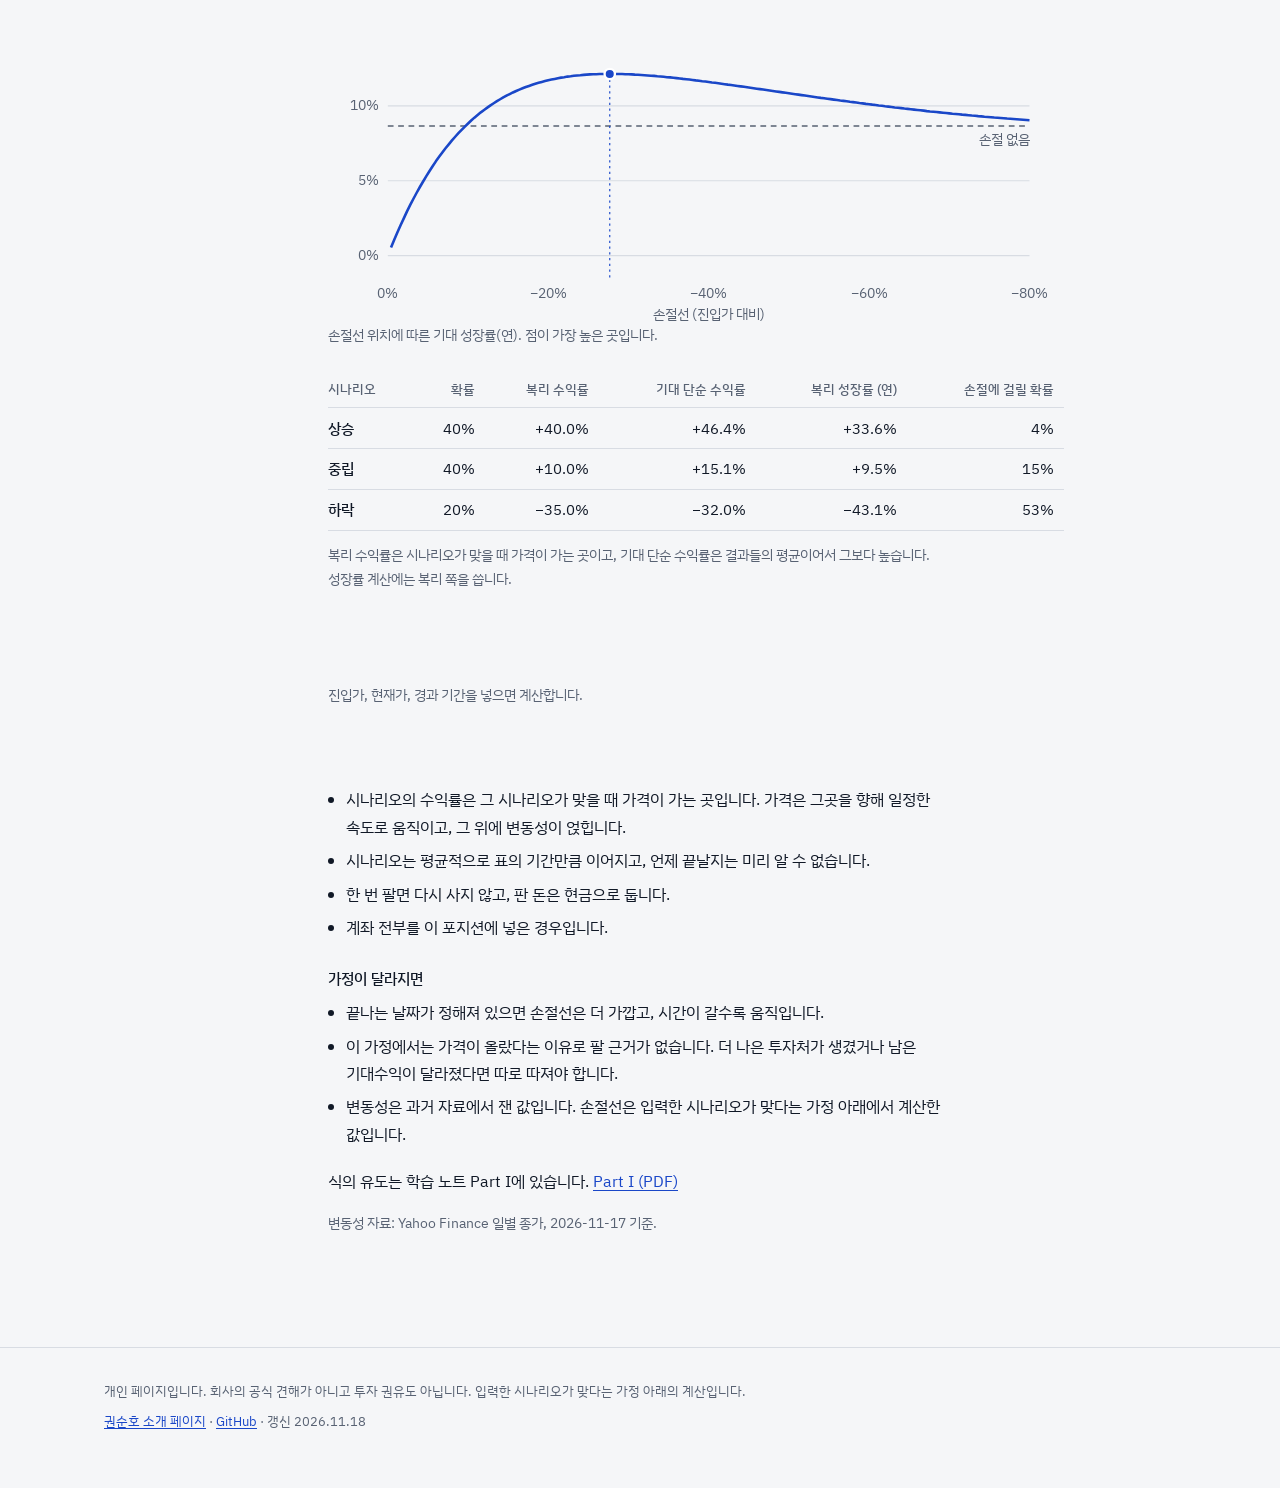
==== commit 8d98b764: "Show the compound return and the expected simple return side by side The result table now gives, for" ====
--- a/docs/index.html
+++ b/docs/index.html
@@ -15,7 +15,7 @@
 <link rel="preconnect" href="https://fonts.googleapis.com">
 <link rel="preconnect" href="https://fonts.gstatic.com" crossorigin>
 <link rel="stylesheet" href="https://fonts.googleapis.com/css2?family=Hahmlet:wght@300;400;600&amp;display=swap&amp;text=%20%21%22%23%24%25%26%27%28%29%2A%2B%2C-./0123456789%3A%3B%3C%3D%3E%3F%40ABCDEFGHIJKLMNOPQRSTUVWXYZ%5B%5C%5D%5E_%60abcdefghijklmnopqrstuvwxyz%7B%7C%7D~%EA%B0%80%EA%B2%B0%EA%B3%84%EA%B3%BC%EA%B8%88%EA%B8%B0%EA%B9%8C%EB%82%98%EB%84%A3%EB%86%92%EB%8A%94%EB%8B%88%EB%8B%A4%EB%8B%AC%EB%8F%99%EB%9D%BC%EB%A0%A5%EB%A5%A0%EB%A6%AC%EB%A9%B4%EB%B3%80%EC%82%B0%EC%84%A0%EC%84%B1%EC%86%90%EC%8B%9C%EC%95%84%EC%95%BC%EC%96%B8%EC%98%A4%EC%99%80%EC%9C%84%EC%9C%BC%EC%9D%84%EC%9D%B4%EC%9E%85%EC%9E%A5%EC%A0%88%EC%A0%95%EC%A0%9C%EC%A7%80%EC%B9%98%ED%8C%94%ED%95%A0%ED%95%A9">
-<link rel="stylesheet" href="https://fonts.googleapis.com/css2?family=IBM+Plex+Sans+KR:wght@400;500&amp;display=swap&amp;text=%20%21%22%23%24%25%26%27%28%29%2A%2B%2C-./0123456789%3A%3B%3C%3D%3E%3F%40ABCDEFGHIJKLMNOPQRSTUVWXYZ%5B%5C%5D%5E_%60abcdefghijklmnopqrstuvwxyz%7B%7C%7D~%C2%B7%E2%88%92%EA%B0%80%EA%B0%84%EA%B0%88%EA%B0%92%EA%B0%9C%EA%B0%B1%EA%B1%B0%EA%B1%B8%EA%B2%80%EA%B2%83%EA%B2%8C%EA%B2%A9%EA%B2%AC%EA%B2%B0%EA%B2%BC%EA%B2%BD%EA%B3%84%EA%B3%A0%EA%B3%A8%EA%B3%B1%EA%B3%B3%EA%B3%B5%EA%B3%BC%EA%B4%80%EA%B5%AC%EA%B5%AD%EA%B5%B0%EA%B6%8C%EA%B7%9C%EA%B7%A0%EA%B7%B8%EA%B7%BC%EA%B8%88%EA%B8%B0%EA%B9%8C%EA%B9%9D%EA%BE%BC%EB%80%8C%EB%81%9D%EB%82%98%EB%82%A0%EB%82%A8%EB%82%AB%EB%82%AE%EB%84%A3%EB%85%84%EB%85%B8%EB%86%92%EB%8A%90%EB%8A%94%EB%8B%88%EB%8B%99%EB%8B%9B%EB%8B%A4%EB%8B%A5%EB%8B%AC%EB%8B%BF%EB%8C%80%EB%8D%94%EB%8D%B8%EB%8F%84%EB%8F%88%EB%8F%8C%EB%8F%99%EB%90%98%EB%91%90%EB%91%98%EB%91%A1%EB%92%A4%EB%93%9C%EB%93%A4%EB%94%B0%EB%95%8C%EB%96%BB%EB%9C%BB%EB%9D%BC%EB%9D%BD%EB%9E%90%EB%9E%98%EB%9F%AC%EB%A0%A5%EB%A1%9C%EB%A1%9D%EB%A3%8C%EB%A5%A0%EB%A5%B8%EB%A5%BC%EB%A6%AC%EB%A6%B4%EB%A6%BC%EB%A6%BD%EB%A7%88%EB%A7%89%EB%A7%8C%EB%A7%9E%EB%A9%B4%EB%AA%A9%EB%AA%BB%EB%AF%B8%EB%B0%94%EB%B0%98%EB%B2%88%EB%B3%80%EB%B3%84%EB%B3%B4%EB%B3%B5%EB%B3%BC%EB%B6%80%EB%B6%88%EB%B9%84%EB%BA%80%EC%82%AC%EC%82%AD%EC%82%B0%EC%83%81%EC%83%89%EC%83%9D%EC%84%9C%EC%84%A0%EC%84%B1%EC%84%B8%EC%85%80%EC%85%98%EC%86%8C%EC%86%8D%EC%86%90%EC%88%98%EC%88%9C%EC%88%A0%EC%88%AB%EC%8A%A4%EC%8A%B5%EC%8A%B9%EC%8B%9C%EC%8B%9D%EC%8B%A0%EC%95%84%EC%95%8A%EC%95%8C%EC%95%98%EC%95%BC%EC%96%91%EC%96%B4%EC%96%B8%EC%96%B9%EC%97%86%EC%97%88%EC%97%90%EC%97%AC%EC%97%B0%EC%98%A4%EC%98%AC%EC%99%80%EC%9A%94%EC%9A%B0%EC%9B%80%EC%9B%81%EC%9B%90%EC%9B%94%EC%9C%84%EC%9C%A0%EC%9C%A8%EC%9C%BC%EC%9D%80%EC%9D%84%EC%9D%8C%EC%9D%98%EC%9D%B4%EC%9D%B5%EC%9D%B8%EC%9D%BC%EC%9D%BD%EC%9E%85%EC%9E%88%EC%9E%90%EC%9E%A5%EC%9E%AC%EC%9E%B0%EC%A0%81%EC%A0%84%EC%A0%88%EC%A0%90%EC%A0%91%EC%A0%95%EC%A0%9C%EC%A0%B8%EC%A1%8C%EC%A2%85%EC%A2%8C%EC%A3%BC%EC%A4%80%EC%A4%91%EC%A7%80%EC%A7%81%EC%A7%84%EC%A7%91%EC%A7%9C%EC%B0%BE%EC%B1%84%EC%B2%98%EC%B2%B4%EC%B5%9C%EC%B6%94%EC%B6%A5%EC%B8%A1%EC%B9%98%EC%B9%99%EC%BB%A4%EC%BC%80%EC%BD%94%ED%81%AC%ED%81%BC%ED%82%A4%ED%86%A1%ED%88%AC%ED%8A%B8%ED%8C%90%ED%8C%94%ED%8E%98%ED%8E%B8%ED%8F%89%ED%8F%AC%ED%91%9C%ED%94%BC%ED%95%84%ED%95%98%ED%95%99%ED%95%9C%ED%95%A0%ED%95%A9%ED%95%B4%ED%96%88%ED%96%A5%ED%98%84%ED%98%B8%ED%99%95%ED%99%98%ED%9A%8C%ED%9B%84%ED%9D%94%ED%9D%A5%ED%9E%99">
+<link rel="stylesheet" href="https://fonts.googleapis.com/css2?family=IBM+Plex+Sans+KR:wght@400;500&amp;display=swap&amp;text=%20%21%22%23%24%25%26%27%28%29%2A%2B%2C-./0123456789%3A%3B%3C%3D%3E%3F%40ABCDEFGHIJKLMNOPQRSTUVWXYZ%5B%5C%5D%5E_%60abcdefghijklmnopqrstuvwxyz%7B%7C%7D~%C2%B7%E2%88%92%EA%B0%80%EA%B0%84%EA%B0%88%EA%B0%92%EA%B0%9C%EA%B0%B1%EA%B1%B0%EA%B1%B8%EA%B2%80%EA%B2%83%EA%B2%8C%EA%B2%A9%EA%B2%AC%EA%B2%B0%EA%B2%BC%EA%B2%BD%EA%B3%84%EA%B3%A0%EA%B3%A8%EA%B3%B1%EA%B3%B3%EA%B3%B5%EA%B3%BC%EA%B4%80%EA%B5%AC%EA%B5%AD%EA%B5%B0%EA%B6%8C%EA%B7%9C%EA%B7%A0%EA%B7%B8%EA%B7%BC%EA%B8%88%EA%B8%B0%EA%B9%8C%EA%B9%9D%EB%80%8C%EB%81%9D%EB%82%98%EB%82%A0%EB%82%A8%EB%82%AB%EB%82%AE%EB%84%A3%EB%85%84%EB%85%B8%EB%86%92%EB%8A%90%EB%8A%94%EB%8B%88%EB%8B%99%EB%8B%9B%EB%8B%A4%EB%8B%A5%EB%8B%A8%EB%8B%AC%EB%8B%BF%EB%8C%80%EB%8D%94%EB%8D%B8%EB%8F%84%EB%8F%88%EB%8F%8C%EB%8F%99%EB%90%98%EB%91%90%EB%91%98%EB%91%A1%EB%93%9C%EB%93%A4%EB%94%B0%EB%95%8C%EB%96%BB%EB%9C%BB%EB%9D%BC%EB%9D%BD%EB%9E%90%EB%9E%98%EB%9F%AC%EB%A0%A5%EB%A1%9C%EB%A1%9D%EB%A3%8C%EB%A5%A0%EB%A5%B8%EB%A5%BC%EB%A6%AC%EB%A6%B4%EB%A6%BC%EB%A6%BD%EB%A7%88%EB%A7%89%EB%A7%8C%EB%A7%9E%EB%A9%B4%EB%AA%A9%EB%AA%BB%EB%AF%B8%EB%B0%94%EB%B0%98%EB%B2%88%EB%B3%80%EB%B3%84%EB%B3%B4%EB%B3%B5%EB%B3%BC%EB%B6%80%EB%B6%88%EB%B9%84%EC%82%AC%EC%82%AD%EC%82%B0%EC%83%81%EC%83%89%EC%83%9D%EC%84%9C%EC%84%A0%EC%84%B1%EC%84%B8%EC%85%80%EC%85%98%EC%86%8C%EC%86%8D%EC%86%90%EC%88%98%EC%88%9C%EC%88%A0%EC%88%AB%EC%8A%A4%EC%8A%B5%EC%8A%B9%EC%8B%9C%EC%8B%9D%EC%8B%A0%EC%94%81%EC%95%84%EC%95%8A%EC%95%8C%EC%95%98%EC%95%BC%EC%96%91%EC%96%B4%EC%96%B8%EC%96%B9%EC%97%86%EC%97%88%EC%97%90%EC%97%AC%EC%97%B0%EC%98%A4%EC%98%AC%EC%99%80%EC%9A%94%EC%9A%B0%EC%9B%80%EC%9B%81%EC%9B%90%EC%9B%94%EC%9C%84%EC%9C%A0%EC%9C%A8%EC%9C%BC%EC%9D%80%EC%9D%84%EC%9D%8C%EC%9D%98%EC%9D%B4%EC%9D%B5%EC%9D%B8%EC%9D%BC%EC%9D%BD%EC%9E%85%EC%9E%88%EC%9E%90%EC%9E%A5%EC%9E%AC%EC%9E%B0%EC%A0%81%EC%A0%84%EC%A0%88%EC%A0%90%EC%A0%91%EC%A0%95%EC%A0%9C%EC%A0%B8%EC%A1%8C%EC%A2%85%EC%A2%8C%EC%A3%BC%EC%A4%80%EC%A4%91%EC%A7%80%EC%A7%81%EC%A7%84%EC%A7%91%EC%A7%9C%EC%AA%BD%EC%B0%BE%EC%B1%84%EC%B2%98%EC%B2%B4%EC%B5%9C%EC%B6%94%EC%B6%A5%EC%B8%A1%EC%B9%98%EC%B9%99%EC%BB%A4%EC%BC%80%EC%BD%94%ED%81%AC%ED%81%BC%ED%82%A4%ED%86%A1%ED%88%AC%ED%8A%B8%ED%8C%90%ED%8C%94%ED%8E%98%ED%8E%B8%ED%8F%89%ED%8F%AC%ED%91%9C%ED%94%BC%ED%95%84%ED%95%98%ED%95%99%ED%95%9C%ED%95%A0%ED%95%A9%ED%95%B4%ED%96%88%ED%96%A5%ED%98%84%ED%98%B8%ED%99%95%ED%99%98%ED%9A%8C%ED%9B%84%ED%9D%94%ED%9D%A5%ED%9E%99">
 <link rel="stylesheet" href="assets/style.css">
 </head>
 <body>
@@ -106,8 +106,8 @@
     <p><a href="https://snowkonn.github.io/">권순호 소개 페이지</a> · <a href="https://github.com/SnowKonn/when-to-sell" rel="noopener">GitHub</a> · 갱신 2026.11.18</p>
   </div>
 </footer>
-<div hidden>상승 중립 하락 시나리오 확률 (%) 수익률 (%) 수익률 복리 성장률 (연) 손절에 걸릴 확률 삭제 직접 입력 주식 채권 원자재 환율 가상자산 확률 합계 {n}%. 합이 100이 아니면 비율대로 맞춥니다. {name}: 최근 1년 {y1}%, 최근 3년 {y3}%. 마지막 관측일 {d}. 변동성을 직접 넣었습니다. 시나리오는 둘 이상이어야 합니다. 확률과 기대수익률을 숫자로 넣어 주세요. 확률의 합이 0보다 커야 합니다. 기대수익률은 −100%보다 커야 합니다. 변동성은 0보다 크고 300% 이하여야 합니다. 시나리오 기간은 0보다 크고 30년 이하여야 합니다. 손절선은 진입가 대비 가격으로는 {p} 손절선을 두지 않는 편이 낫습니다. 어느 손절선도 손절 없이 들고 가는 것보다 성장률을 높이지 못합니다. 이 입력에서는 보유하지 않는 편이 낫습니다. 어느 손절선에서도 기대 성장률이 양이 되지 않습니다. 손절 없을 때 성장률 (연) 손절선을 둘 때 성장률 (연) 손절에 걸릴 확률 손절선 위치에 따른 기대 성장률 손절선 (진입가 대비) 손절 없음 손절선 위치에 따른 기대 성장률(연). 점이 가장 높은 곳입니다. 복리 성장률은 입력한 수익률을 연 로그 수익률로 바꾼 값입니다. 진입가, 현재가, 경과 기간을 넣으면 계산합니다. 진입 후 수익률 남은 기대 성장률 (연) 처음 확률 지금 확률 현재가가 손절선 아래입니다. 손절선까지 {d}% 남았습니다. 남은 기대 성장률이 양이면 팔 이유가 없습니다. 음으로 돌아서도 손절선에 닿을 때까지는 기다리는 것이 이 계산의 규칙입니다. 확률 종목 목록을 불러오는 중입니다. 종목 목록을 불러오지 못했습니다. 변동성을 직접 넣을 수 있습니다. 찾는 종목이 없습니다. {n}개 종목, {d} 기준. 코스피 코스닥 미국 복리 성장률은 기대값을 연 로그 수익률로 바꾼 뒤 변동성의 제곱의 절반을 뺀 값입니다. 코스피 코스닥 S&amp;P 500 나스닥 100 러셀 2000 필라델피아 반도체 닛케이 225 유로스톡스 50 상하이종합 신흥국 주식(EEM) 미국 장기국채(TLT) 미국 종합채권(AGG) 미국 하이일드(HYG) 금 원유(WTI) 구리 달러/원 비트코인</div>
-<script type="application/json" id="i18n">{"up": "상승", "mid": "중립", "down": "하락", "col_name": "시나리오", "col_p": "확률 (%)", "col_r": "수익률 (%)", "col_r_out": "수익률", "col_mu": "복리 성장률 (연)", "col_hit": "손절에 걸릴 확률", "remove": "삭제", "manual": "직접 입력", "groups": {"equity": "주식", "bond": "채권", "commodity": "원자재", "fx": "환율", "crypto": "가상자산"}, "psum": "확률 합계 {n}%. 합이 100이 아니면 비율대로 맞춥니다.", "vol_note": "{name}: 최근 1년 {y1}%, 최근 3년 {y3}%. 마지막 관측일 {d}.", "vol_manual": "변동성을 직접 넣었습니다.", "err_rows": "시나리오는 둘 이상이어야 합니다.", "err_number": "확률과 기대수익률을 숫자로 넣어 주세요.", "err_prob": "확률의 합이 0보다 커야 합니다.", "err_return": "기대수익률은 −100%보다 커야 합니다.", "err_sigma": "변동성은 0보다 크고 300% 이하여야 합니다.", "err_horizon": "시나리오 기간은 0보다 크고 30년 이하여야 합니다.", "stop_label": "손절선은 진입가 대비", "stop_price": "가격으로는 {p}", "no_stop": "손절선을 두지 않는 편이 낫습니다.", "no_stop_why": "어느 손절선도 손절 없이 들고 가는 것보다 성장률을 높이지 못합니다.", "avoid": "이 입력에서는 보유하지 않는 편이 낫습니다.", "avoid_why": "어느 손절선에서도 기대 성장률이 양이 되지 않습니다.", "g_none": "손절 없을 때 성장률 (연)", "g_stop": "손절선을 둘 때 성장률 (연)", "p_stop": "손절에 걸릴 확률", "chart_alt": "손절선 위치에 따른 기대 성장률", "chart_x": "손절선 (진입가 대비)", "chart_none": "손절 없음", "chart_cap": "손절선 위치에 따른 기대 성장률(연). 점이 가장 높은 곳입니다.", "mu_note": "복리 성장률은 입력한 수익률을 연 로그 수익률로 바꾼 값입니다.", "now_hint": "진입가, 현재가, 경과 기간을 넣으면 계산합니다.", "now_ret": "진입 후 수익률", "now_D": "남은 기대 성장률 (연)", "now_prior": "처음 확률", "now_post": "지금 확률", "now_below": "현재가가 손절선 아래입니다.", "now_above": "손절선까지 {d}% 남았습니다.", "now_note": "남은 기대 성장률이 양이면 팔 이유가 없습니다. 음으로 돌아서도 손절선에 닿을 때까지는 기다리는 것이 이 계산의 규칙입니다.", "col_p_out": "확률", "stock_loading": "종목 목록을 불러오는 중입니다.", "stock_fail": "종목 목록을 불러오지 못했습니다. 변동성을 직접 넣을 수 있습니다.", "stock_none": "찾는 종목이 없습니다.", "stock_count": "{n}개 종목, {d} 기준.", "markets": {"KS": "코스피", "KQ": "코스닥", "US": "미국"}, "mu_note_mean": "복리 성장률은 기대값을 연 로그 수익률로 바꾼 뒤 변동성의 제곱의 절반을 뺀 값입니다."}</script>
+<div hidden>상승 중립 하락 시나리오 확률 (%) 수익률 (%) 수익률 복리 성장률 (연) 손절에 걸릴 확률 삭제 직접 입력 주식 채권 원자재 환율 가상자산 확률 합계 {n}%. 합이 100이 아니면 비율대로 맞춥니다. {name}: 최근 1년 {y1}%, 최근 3년 {y3}%. 마지막 관측일 {d}. 변동성을 직접 넣었습니다. 시나리오는 둘 이상이어야 합니다. 확률과 기대수익률을 숫자로 넣어 주세요. 확률의 합이 0보다 커야 합니다. 기대수익률은 −100%보다 커야 합니다. 변동성은 0보다 크고 300% 이하여야 합니다. 시나리오 기간은 0보다 크고 30년 이하여야 합니다. 손절선은 진입가 대비 가격으로는 {p} 손절선을 두지 않는 편이 낫습니다. 어느 손절선도 손절 없이 들고 가는 것보다 성장률을 높이지 못합니다. 이 입력에서는 보유하지 않는 편이 낫습니다. 어느 손절선에서도 기대 성장률이 양이 되지 않습니다. 손절 없을 때 성장률 (연) 손절선을 둘 때 성장률 (연) 손절에 걸릴 확률 손절선 위치에 따른 기대 성장률 손절선 (진입가 대비) 손절 없음 손절선 위치에 따른 기대 성장률(연). 점이 가장 높은 곳입니다. 복리 수익률은 시나리오가 맞을 때 가격이 가는 곳이고, 기대 단순 수익률은 결과들의 평균이어서 그보다 높습니다. 성장률 계산에는 복리 쪽을 씁니다. 진입가, 현재가, 경과 기간을 넣으면 계산합니다. 진입 후 수익률 남은 기대 성장률 (연) 처음 확률 지금 확률 현재가가 손절선 아래입니다. 손절선까지 {d}% 남았습니다. 남은 기대 성장률이 양이면 팔 이유가 없습니다. 음으로 돌아서도 손절선에 닿을 때까지는 기다리는 것이 이 계산의 규칙입니다. 확률 종목 목록을 불러오는 중입니다. 종목 목록을 불러오지 못했습니다. 변동성을 직접 넣을 수 있습니다. 찾는 종목이 없습니다. {n}개 종목, {d} 기준. 코스피 코스닥 미국 입력한 값을 기대 단순 수익률로 읽었습니다. 복리 수익률은 변동성의 제곱의 절반만큼 낮고, 성장률 계산에는 복리 쪽을 씁니다. 복리 수익률 기대 단순 수익률 코스피 코스닥 S&amp;P 500 나스닥 100 러셀 2000 필라델피아 반도체 닛케이 225 유로스톡스 50 상하이종합 신흥국 주식(EEM) 미국 장기국채(TLT) 미국 종합채권(AGG) 미국 하이일드(HYG) 금 원유(WTI) 구리 달러/원 비트코인</div>
+<script type="application/json" id="i18n">{"up": "상승", "mid": "중립", "down": "하락", "col_name": "시나리오", "col_p": "확률 (%)", "col_r": "수익률 (%)", "col_r_out": "수익률", "col_mu": "복리 성장률 (연)", "col_hit": "손절에 걸릴 확률", "remove": "삭제", "manual": "직접 입력", "groups": {"equity": "주식", "bond": "채권", "commodity": "원자재", "fx": "환율", "crypto": "가상자산"}, "psum": "확률 합계 {n}%. 합이 100이 아니면 비율대로 맞춥니다.", "vol_note": "{name}: 최근 1년 {y1}%, 최근 3년 {y3}%. 마지막 관측일 {d}.", "vol_manual": "변동성을 직접 넣었습니다.", "err_rows": "시나리오는 둘 이상이어야 합니다.", "err_number": "확률과 기대수익률을 숫자로 넣어 주세요.", "err_prob": "확률의 합이 0보다 커야 합니다.", "err_return": "기대수익률은 −100%보다 커야 합니다.", "err_sigma": "변동성은 0보다 크고 300% 이하여야 합니다.", "err_horizon": "시나리오 기간은 0보다 크고 30년 이하여야 합니다.", "stop_label": "손절선은 진입가 대비", "stop_price": "가격으로는 {p}", "no_stop": "손절선을 두지 않는 편이 낫습니다.", "no_stop_why": "어느 손절선도 손절 없이 들고 가는 것보다 성장률을 높이지 못합니다.", "avoid": "이 입력에서는 보유하지 않는 편이 낫습니다.", "avoid_why": "어느 손절선에서도 기대 성장률이 양이 되지 않습니다.", "g_none": "손절 없을 때 성장률 (연)", "g_stop": "손절선을 둘 때 성장률 (연)", "p_stop": "손절에 걸릴 확률", "chart_alt": "손절선 위치에 따른 기대 성장률", "chart_x": "손절선 (진입가 대비)", "chart_none": "손절 없음", "chart_cap": "손절선 위치에 따른 기대 성장률(연). 점이 가장 높은 곳입니다.", "mu_note": "복리 수익률은 시나리오가 맞을 때 가격이 가는 곳이고, 기대 단순 수익률은 결과들의 평균이어서 그보다 높습니다. 성장률 계산에는 복리 쪽을 씁니다.", "now_hint": "진입가, 현재가, 경과 기간을 넣으면 계산합니다.", "now_ret": "진입 후 수익률", "now_D": "남은 기대 성장률 (연)", "now_prior": "처음 확률", "now_post": "지금 확률", "now_below": "현재가가 손절선 아래입니다.", "now_above": "손절선까지 {d}% 남았습니다.", "now_note": "남은 기대 성장률이 양이면 팔 이유가 없습니다. 음으로 돌아서도 손절선에 닿을 때까지는 기다리는 것이 이 계산의 규칙입니다.", "col_p_out": "확률", "stock_loading": "종목 목록을 불러오는 중입니다.", "stock_fail": "종목 목록을 불러오지 못했습니다. 변동성을 직접 넣을 수 있습니다.", "stock_none": "찾는 종목이 없습니다.", "stock_count": "{n}개 종목, {d} 기준.", "markets": {"KS": "코스피", "KQ": "코스닥", "US": "미국"}, "mu_note_mean": "입력한 값을 기대 단순 수익률로 읽었습니다. 복리 수익률은 변동성의 제곱의 절반만큼 낮고, 성장률 계산에는 복리 쪽을 씁니다.", "col_comp": "복리 수익률", "col_mean": "기대 단순 수익률"}</script>
 <script type="application/json" id="vol-data">{"generated": "2026-11-17", "source": "Yahoo Finance via yfinance", "method": "sample standard deviation of daily log returns over the last 252 and 756 observations, annualized with the observations per year measured from the dates", "assets": [{"id": "kospi", "ticker": "^KS11", "group": "equity", "ko": "코스피", "en": "KOSPI", "vol_1y": 0.5558, "vol_3y": 0.3588, "last": "2026-11-16", "n": 1220, "per_year": 244.0}, {"id": "kosdaq", "ticker": "^KQ11", "group": "equity", "ko": "코스닥", "en": "KOSDAQ", "vol_1y": 0.5017, "vol_3y": 0.3474, "last": "2026-11-16", "n": 1220, "per_year": 244.0}, {"id": "spx", "ticker": "^GSPC", "group": "equity", "ko": "S&P 500", "en": "S&P 500", "vol_1y": 0.1377, "vol_3y": 0.1514, "last": "2026-11-17", "n": 1254, "per_year": 250.8}, {"id": "ndx", "ticker": "^NDX", "group": "equity", "ko": "나스닥 100", "en": "Nasdaq 100", "vol_1y": 0.2151, "vol_3y": 0.2098, "last": "2026-11-17", "n": 1254, "per_year": 250.8}, {"id": "rut", "ticker": "^RUT", "group": "equity", "ko": "러셀 2000", "en": "Russell 2000", "vol_1y": 0.1878, "vol_3y": 0.2113, "last": "2026-11-17", "n": 1254, "per_year": 250.8}, {"id": "sox", "ticker": "^SOX", "group": "equity", "ko": "필라델피아 반도체", "en": "PHLX Semiconductor", "vol_1y": 0.4892, "vol_3y": 0.4151, "last": "2026-11-17", "n": 1254, "per_year": 250.8}, {"id": "n225", "ticker": "^N225", "group": "equity", "ko": "닛케이 225", "en": "Nikkei 225", "vol_1y": 0.2925, "vol_3y": 0.2604, "last": "2026-11-16", "n": 1220, "per_year": 244.0}, {"id": "sx5e", "ticker": "^STOXX50E", "group": "equity", "ko": "유로스톡스 50", "en": "Euro Stoxx 50", "vol_1y": 0.1565, "vol_3y": 0.1526, "last": "2026-11-16", "n": 1256, "per_year": 251.2}, {"id": "ssec", "ticker": "000001.SS", "group": "equity", "ko": "상하이종합", "en": "Shanghai Composite", "vol_1y": 0.1429, "vol_3y": 0.1583, "last": "2026-11-16", "n": 1211, "per_year": 242.2}, {"id": "eem", "ticker": "EEM", "group": "equity", "ko": "신흥국 주식(EEM)", "en": "Emerging equities (EEM)", "vol_1y": 0.2672, "vol_3y": 0.2057, "last": "2026-11-17", "n": 1254, "per_year": 250.8}, {"id": "tlt", "ticker": "TLT", "group": "bond", "ko": "미국 장기국채(TLT)", "en": "US long Treasuries (TLT)", "vol_1y": 0.0964, "vol_3y": 0.1256, "last": "2026-11-17", "n": 1254, "per_year": 250.8}, {"id": "agg", "ticker": "AGG", "group": "bond", "ko": "미국 종합채권(AGG)", "en": "US aggregate bonds (AGG)", "vol_1y": 0.0415, "vol_3y": 0.0498, "last": "2026-11-17", "n": 1254, "per_year": 250.8}, {"id": "hyg", "ticker": "HYG", "group": "bond", "ko": "미국 하이일드(HYG)", "en": "US high yield (HYG)", "vol_1y": 0.0394, "vol_3y": 0.0481, "last": "2026-11-17", "n": 1254, "per_year": 250.8}, {"id": "gold", "ticker": "GC=F", "group": "commodity", "ko": "금", "en": "Gold", "vol_1y": 0.2818, "vol_3y": 0.22, "last": "2026-11-17", "n": 1258, "per_year": 251.4}, {"id": "wti", "ticker": "CL=F", "group": "commodity", "ko": "원유(WTI)", "en": "Crude oil (WTI)", "vol_1y": 0.5734, "vol_3y": 0.4164, "last": "2026-11-17", "n": 1257, "per_year": 251.2}, {"id": "copper", "ticker": "HG=F", "group": "commodity", "ko": "구리", "en": "Copper", "vol_1y": 0.2734, "vol_3y": 0.3011, "last": "2026-11-17", "n": 1258, "per_year": 251.4}, {"id": "usdkrw", "ticker": "KRW=X", "group": "fx", "ko": "달러/원", "en": "USD/KRW", "vol_1y": 0.1068, "vol_3y": 0.0996, "last": "2026-11-17", "n": 1300, "per_year": 259.8}, {"id": "btc", "ticker": "BTC-USD", "group": "crypto", "ko": "비트코인", "en": "Bitcoin", "vol_1y": 0.3848, "vol_3y": 0.4451, "last": "2026-11-17", "n": 1827, "per_year": 365.2}]}</script>
 <script src="assets/stoploss.js" defer></script>
 </body>
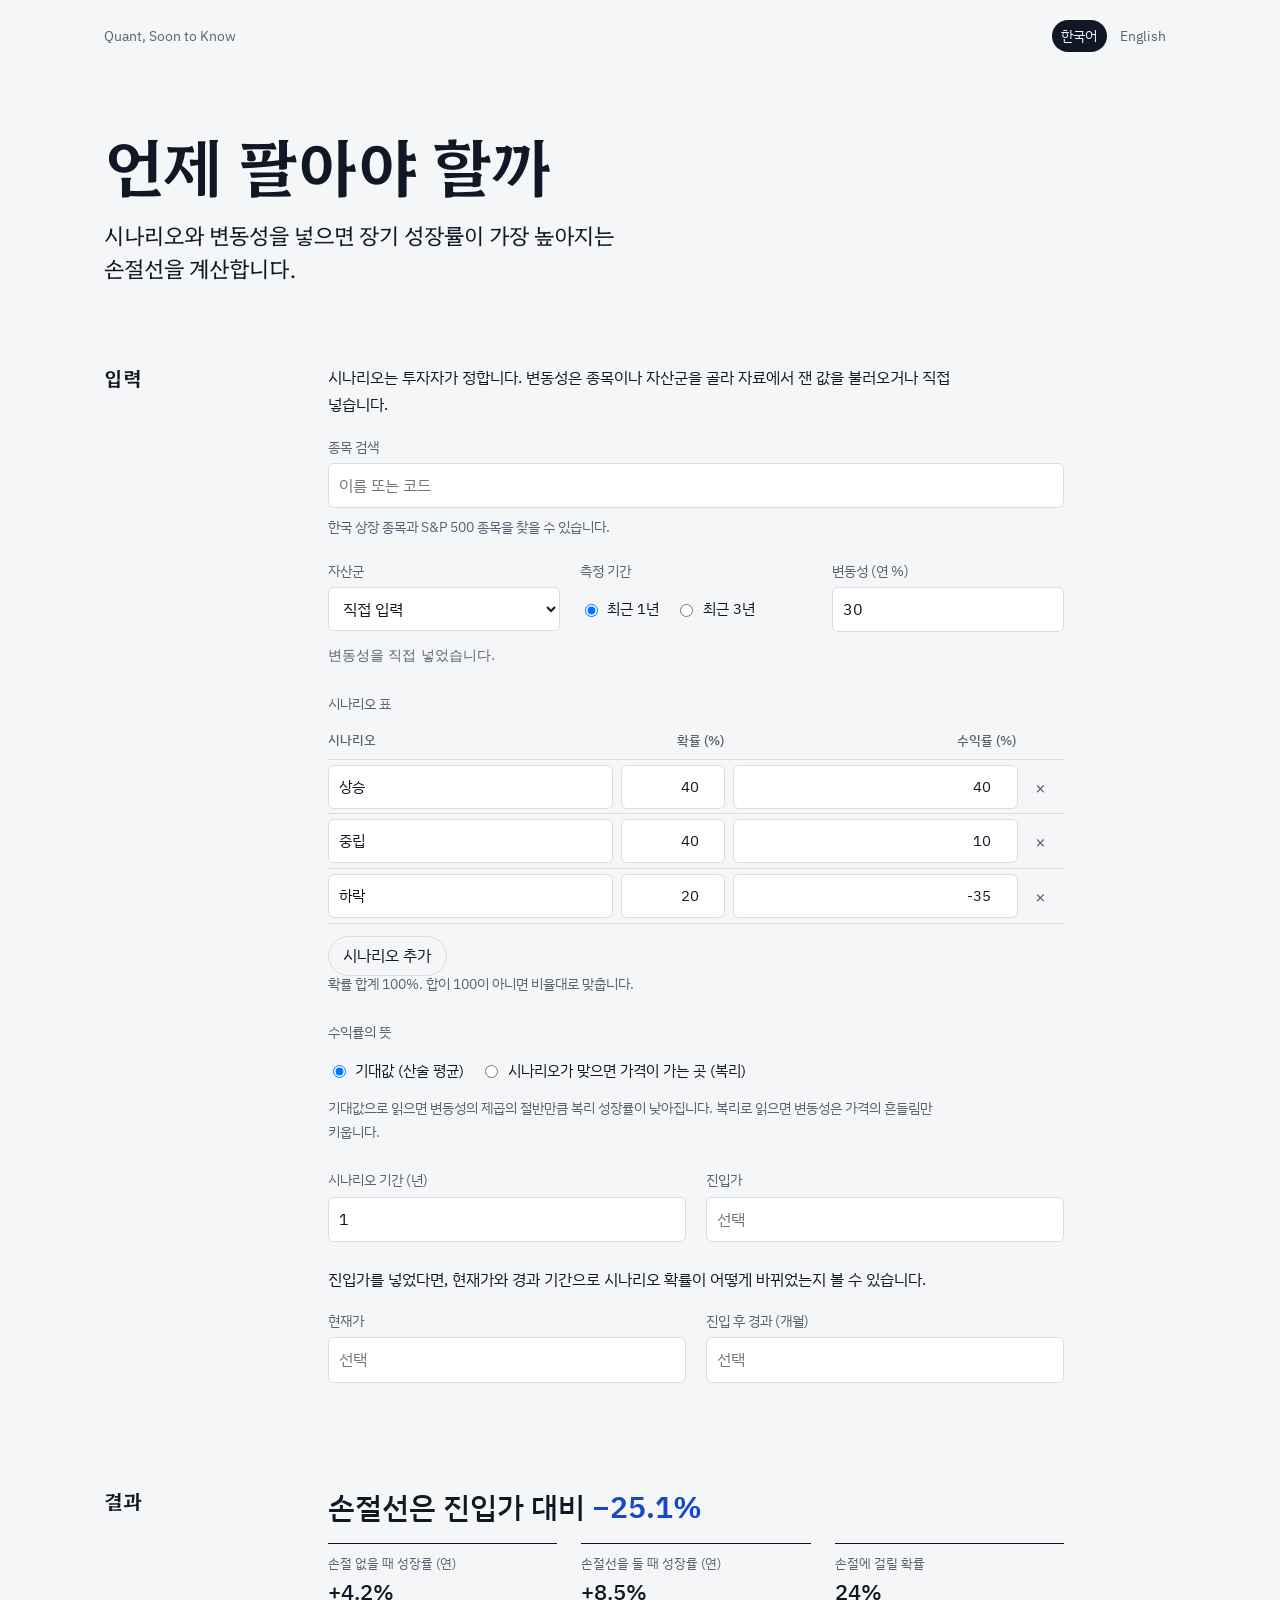
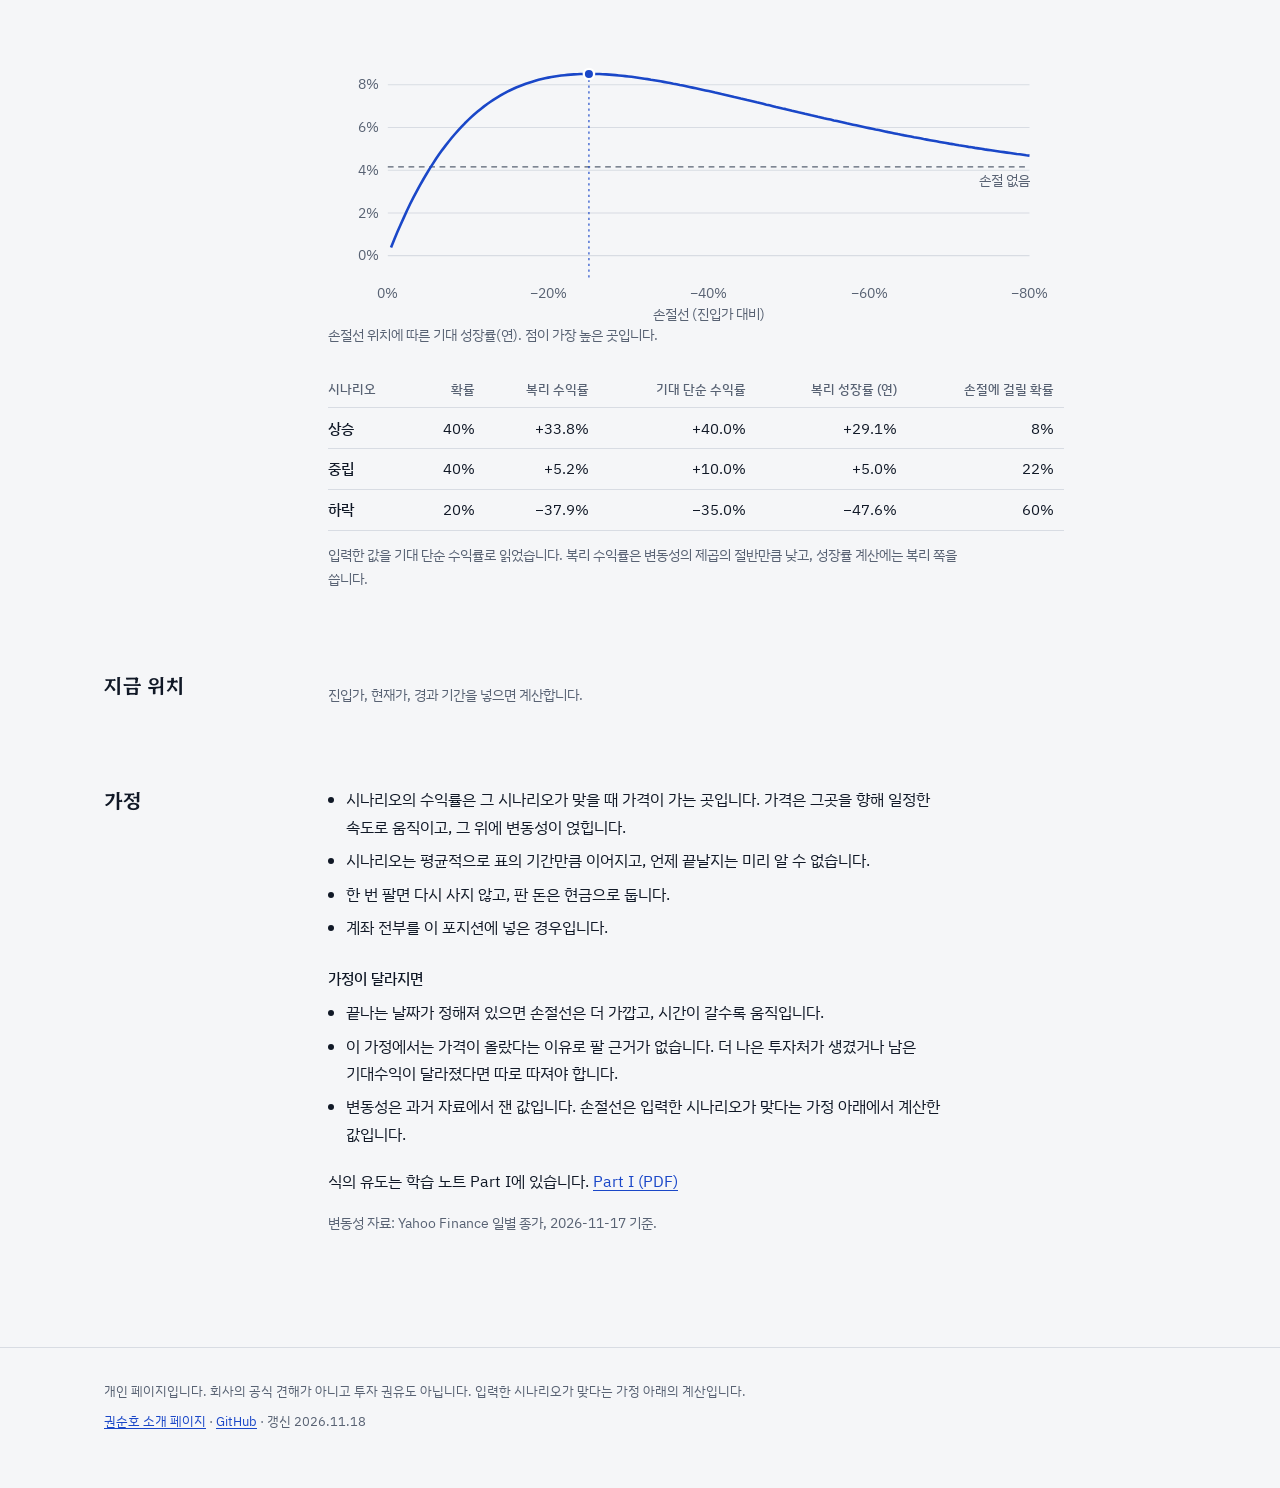
==== commit d2b8c1bc: "Read the scenario return as an expected value by default The study note goes back to the textbook co" ====
--- a/docs/index.html
+++ b/docs/index.html
@@ -62,9 +62,9 @@
         <p class="actions"><button type="button" id="add">시나리오 추가</button></p>
         <p class="hint" id="psum" aria-live="polite"></p>
         <fieldset class="mode"><legend>수익률의 뜻</legend><div class="radios">
-          <label><input type="radio" name="mode" value="compound" checked> 시나리오가 맞으면 가격이 가는 곳 (복리)</label>
-          <label><input type="radio" name="mode" value="mean"> 기대값 (산술 평균)</label></div></fieldset>
-        <p class="hint">복리로 읽으면 변동성은 가격의 흔들림만 키웁니다. 기대값으로 읽으면 변동성의 제곱의 절반만큼 복리 성장률이 낮아집니다.</p>
+          <label><input type="radio" name="mode" value="mean" checked> 기대값 (산술 평균)</label>
+          <label><input type="radio" name="mode" value="compound"> 시나리오가 맞으면 가격이 가는 곳 (복리)</label></div></fieldset>
+        <p class="hint">기대값으로 읽으면 변동성의 제곱의 절반만큼 복리 성장률이 낮아집니다. 복리로 읽으면 변동성은 가격의 흔들림만 키웁니다.</p>
         <div class="fields">
           <div><label for="horizon">시나리오 기간 (년)</label><input id="horizon" type="number" value="1" min="0.1" max="30" step="0.25" inputmode="decimal"></div>
           <div><label for="entry">진입가</label><input id="entry" type="number" min="0" step="any" inputmode="decimal" placeholder="선택"></div>
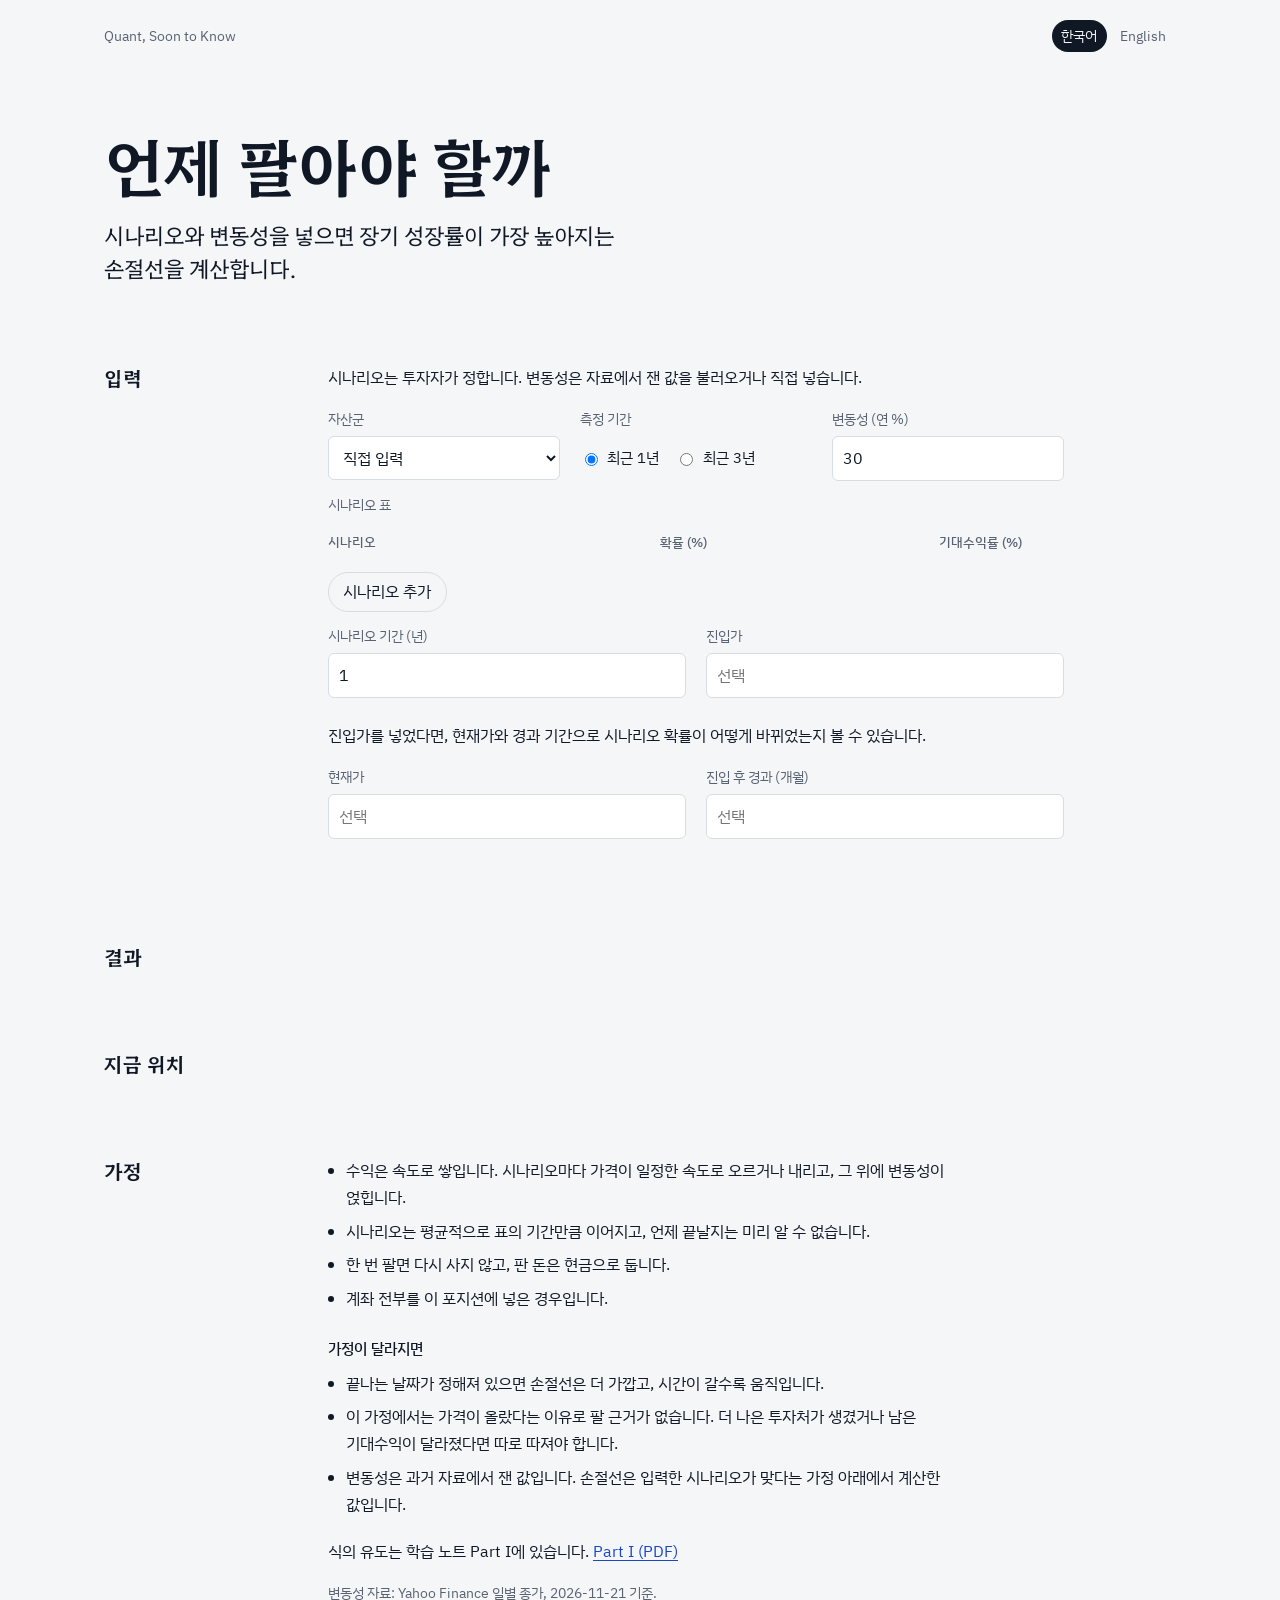
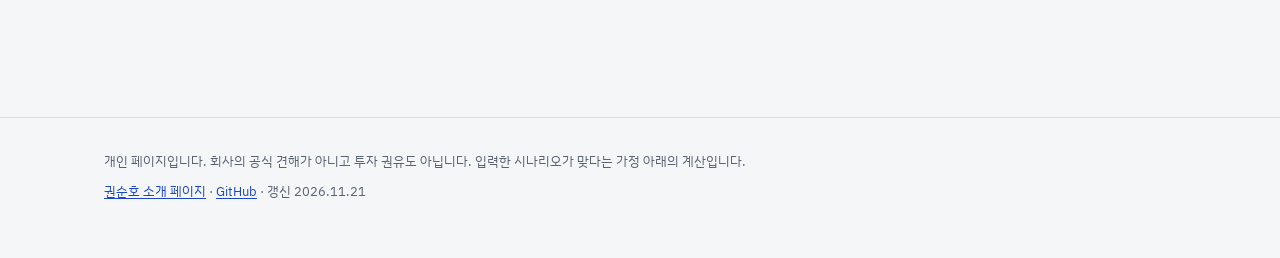
==== commit a2213e06: "Refresh volatility table" ====
--- a/docs/index.html
+++ b/docs/index.html
@@ -15,7 +15,7 @@
 <link rel="preconnect" href="https://fonts.googleapis.com">
 <link rel="preconnect" href="https://fonts.gstatic.com" crossorigin>
 <link rel="stylesheet" href="https://fonts.googleapis.com/css2?family=Hahmlet:wght@300;400;600&amp;display=swap&amp;text=%20%21%22%23%24%25%26%27%28%29%2A%2B%2C-./0123456789%3A%3B%3C%3D%3E%3F%40ABCDEFGHIJKLMNOPQRSTUVWXYZ%5B%5C%5D%5E_%60abcdefghijklmnopqrstuvwxyz%7B%7C%7D~%EA%B0%80%EA%B2%B0%EA%B3%84%EA%B3%BC%EA%B8%88%EA%B8%B0%EA%B9%8C%EB%82%98%EB%84%A3%EB%86%92%EB%8A%94%EB%8B%88%EB%8B%A4%EB%8B%AC%EB%8F%99%EB%9D%BC%EB%A0%A5%EB%A5%A0%EB%A6%AC%EB%A9%B4%EB%B3%80%EC%82%B0%EC%84%A0%EC%84%B1%EC%86%90%EC%8B%9C%EC%95%84%EC%95%BC%EC%96%B8%EC%98%A4%EC%99%80%EC%9C%84%EC%9C%BC%EC%9D%84%EC%9D%B4%EC%9E%85%EC%9E%A5%EC%A0%88%EC%A0%95%EC%A0%9C%EC%A7%80%EC%B9%98%ED%8C%94%ED%95%A0%ED%95%A9">
-<link rel="stylesheet" href="https://fonts.googleapis.com/css2?family=IBM+Plex+Sans+KR:wght@400;500&amp;display=swap&amp;text=%20%21%22%23%24%25%26%27%28%29%2A%2B%2C-./0123456789%3A%3B%3C%3D%3E%3F%40ABCDEFGHIJKLMNOPQRSTUVWXYZ%5B%5C%5D%5E_%60abcdefghijklmnopqrstuvwxyz%7B%7C%7D~%C2%B7%E2%88%92%EA%B0%80%EA%B0%84%EA%B0%88%EA%B0%92%EA%B0%9C%EA%B0%B1%EA%B1%B0%EA%B1%B8%EA%B2%80%EA%B2%83%EA%B2%8C%EA%B2%A9%EA%B2%AC%EA%B2%B0%EA%B2%BC%EA%B2%BD%EA%B3%84%EA%B3%A0%EA%B3%A8%EA%B3%B1%EA%B3%B3%EA%B3%B5%EA%B3%BC%EA%B4%80%EA%B5%AC%EA%B5%AD%EA%B5%B0%EA%B6%8C%EA%B7%9C%EA%B7%A0%EA%B7%B8%EA%B7%BC%EA%B8%88%EA%B8%B0%EA%B9%8C%EA%B9%9D%EB%80%8C%EB%81%9D%EB%82%98%EB%82%A0%EB%82%A8%EB%82%AB%EB%82%AE%EB%84%A3%EB%85%84%EB%85%B8%EB%86%92%EB%8A%90%EB%8A%94%EB%8B%88%EB%8B%99%EB%8B%9B%EB%8B%A4%EB%8B%A5%EB%8B%A8%EB%8B%AC%EB%8B%BF%EB%8C%80%EB%8D%94%EB%8D%B8%EB%8F%84%EB%8F%88%EB%8F%8C%EB%8F%99%EB%90%98%EB%91%90%EB%91%98%EB%91%A1%EB%93%9C%EB%93%A4%EB%94%B0%EB%95%8C%EB%96%BB%EB%9C%BB%EB%9D%BC%EB%9D%BD%EB%9E%90%EB%9E%98%EB%9F%AC%EB%A0%A5%EB%A1%9C%EB%A1%9D%EB%A3%8C%EB%A5%A0%EB%A5%B8%EB%A5%BC%EB%A6%AC%EB%A6%B4%EB%A6%BC%EB%A6%BD%EB%A7%88%EB%A7%89%EB%A7%8C%EB%A7%9E%EB%A9%B4%EB%AA%A9%EB%AA%BB%EB%AF%B8%EB%B0%94%EB%B0%98%EB%B2%88%EB%B3%80%EB%B3%84%EB%B3%B4%EB%B3%B5%EB%B3%BC%EB%B6%80%EB%B6%88%EB%B9%84%EC%82%AC%EC%82%AD%EC%82%B0%EC%83%81%EC%83%89%EC%83%9D%EC%84%9C%EC%84%A0%EC%84%B1%EC%84%B8%EC%85%80%EC%85%98%EC%86%8C%EC%86%8D%EC%86%90%EC%88%98%EC%88%9C%EC%88%A0%EC%88%AB%EC%8A%A4%EC%8A%B5%EC%8A%B9%EC%8B%9C%EC%8B%9D%EC%8B%A0%EC%94%81%EC%95%84%EC%95%8A%EC%95%8C%EC%95%98%EC%95%BC%EC%96%91%EC%96%B4%EC%96%B8%EC%96%B9%EC%97%86%EC%97%88%EC%97%90%EC%97%AC%EC%97%B0%EC%98%A4%EC%98%AC%EC%99%80%EC%9A%94%EC%9A%B0%EC%9B%80%EC%9B%81%EC%9B%90%EC%9B%94%EC%9C%84%EC%9C%A0%EC%9C%A8%EC%9C%BC%EC%9D%80%EC%9D%84%EC%9D%8C%EC%9D%98%EC%9D%B4%EC%9D%B5%EC%9D%B8%EC%9D%BC%EC%9D%BD%EC%9E%85%EC%9E%88%EC%9E%90%EC%9E%A5%EC%9E%AC%EC%9E%B0%EC%A0%81%EC%A0%84%EC%A0%88%EC%A0%90%EC%A0%91%EC%A0%95%EC%A0%9C%EC%A0%B8%EC%A1%8C%EC%A2%85%EC%A2%8C%EC%A3%BC%EC%A4%80%EC%A4%91%EC%A7%80%EC%A7%81%EC%A7%84%EC%A7%91%EC%A7%9C%EC%AA%BD%EC%B0%BE%EC%B1%84%EC%B2%98%EC%B2%B4%EC%B5%9C%EC%B6%94%EC%B6%A5%EC%B8%A1%EC%B9%98%EC%B9%99%EC%BB%A4%EC%BC%80%EC%BD%94%ED%81%AC%ED%81%BC%ED%82%A4%ED%86%A1%ED%88%AC%ED%8A%B8%ED%8C%90%ED%8C%94%ED%8E%98%ED%8E%B8%ED%8F%89%ED%8F%AC%ED%91%9C%ED%94%BC%ED%95%84%ED%95%98%ED%95%99%ED%95%9C%ED%95%A0%ED%95%A9%ED%95%B4%ED%96%88%ED%96%A5%ED%98%84%ED%98%B8%ED%99%95%ED%99%98%ED%9A%8C%ED%9B%84%ED%9D%94%ED%9D%A5%ED%9E%99">
+<link rel="stylesheet" href="https://fonts.googleapis.com/css2?family=IBM+Plex+Sans+KR:wght@400;500&amp;display=swap&amp;text=%20%21%22%23%24%25%26%27%28%29%2A%2B%2C-./0123456789%3A%3B%3C%3D%3E%3F%40ABCDEFGHIJKLMNOPQRSTUVWXYZ%5B%5C%5D%5E_%60abcdefghijklmnopqrstuvwxyz%7B%7C%7D~%C2%B7%E2%88%92%EA%B0%80%EA%B0%84%EA%B0%88%EA%B0%92%EA%B0%9C%EA%B0%B1%EA%B1%B0%EA%B1%B8%EA%B2%83%EA%B2%8C%EA%B2%A9%EA%B2%AC%EA%B2%B0%EA%B2%BC%EA%B2%BD%EA%B3%84%EA%B3%A0%EA%B3%B1%EA%B3%B3%EA%B3%B5%EA%B3%BC%EA%B4%80%EA%B5%AC%EA%B5%AD%EA%B5%B0%EA%B6%8C%EA%B7%9C%EA%B7%A0%EA%B7%B8%EA%B7%BC%EA%B8%88%EA%B8%B0%EA%B9%8C%EA%B9%9D%EA%BE%BC%EB%80%8C%EB%81%9D%EB%82%98%EB%82%A0%EB%82%A8%EB%82%AB%EB%82%B4%EB%84%98%EB%84%A3%EB%85%84%EB%85%B8%EB%86%92%EB%8A%90%EB%8A%94%EB%8B%88%EB%8B%99%EB%8B%9B%EB%8B%A4%EB%8B%A5%EB%8B%AC%EB%8B%BF%EB%8C%80%EB%8D%94%EB%8D%B8%EB%8F%84%EB%8F%88%EB%8F%8C%EB%8F%99%EB%90%98%EB%91%90%EB%91%98%EB%91%A1%EB%92%A4%EB%93%9C%EB%93%A4%EB%94%B0%EB%95%8C%EB%96%BB%EB%9D%BC%EB%9D%BD%EB%9E%90%EB%9E%98%EB%9F%AC%EB%A0%A5%EB%A1%9C%EB%A1%9D%EB%A3%8C%EB%A5%A0%EB%A5%B4%EB%A5%B8%EB%A5%BC%EB%A6%AC%EB%A6%B4%EB%A6%BD%EB%A7%88%EB%A7%89%EB%A7%8C%EB%A7%9E%EB%A9%B4%EB%AA%BB%EB%AF%B8%EB%B0%94%EB%B0%98%EB%B2%88%EB%B3%80%EB%B3%84%EB%B3%B4%EB%B3%B5%EB%B3%BC%EB%B6%80%EB%B6%88%EB%B9%84%EB%BA%80%EC%82%AC%EC%82%AD%EC%82%B0%EC%83%81%EC%83%9D%EC%84%9C%EC%84%A0%EC%84%AD%EC%84%B1%EC%84%B8%EC%85%80%EC%85%98%EC%86%8C%EC%86%8D%EC%86%90%EC%88%98%EC%88%9C%EC%88%AB%EC%8A%A4%EC%8A%B5%EC%8A%B9%EC%8B%9C%EC%8B%9D%EC%8B%A0%EC%8C%93%EC%95%84%EC%95%8A%EC%95%8C%EC%95%98%EC%95%BC%EC%96%91%EC%96%B4%EC%96%B8%EC%96%B9%EC%97%86%EC%97%88%EC%97%90%EC%97%AC%EC%97%B0%EC%98%A4%EC%98%AC%EC%99%80%EC%9A%94%EC%9A%B0%EC%9B%80%EC%9B%90%EC%9B%94%EC%9C%84%EC%9C%A0%EC%9C%A8%EC%9C%BC%EC%9D%80%EC%9D%84%EC%9D%8C%EC%9D%98%EC%9D%B4%EC%9D%B5%EC%9D%B8%EC%9D%BC%EC%9E%85%EC%9E%88%EC%9E%90%EC%9E%A5%EC%9E%AC%EC%9E%B0%EC%A0%81%EC%A0%84%EC%A0%88%EC%A0%90%EC%A0%91%EC%A0%95%EC%A0%9C%EC%A0%B8%EC%A1%8C%EC%A2%85%EC%A2%8C%EC%A3%BC%EC%A4%80%EC%A4%91%EC%A7%80%EC%A7%81%EC%A7%84%EC%A7%9C%EC%B1%84%EC%B2%98%EC%B2%B4%EC%B5%9C%EC%B6%94%EC%B6%A5%EC%B8%A1%EC%B9%98%EC%B9%99%EC%BB%A4%EC%BC%80%EC%BD%94%ED%81%AC%ED%81%BC%ED%86%A1%ED%88%AC%ED%8A%B8%ED%8C%90%ED%8C%94%ED%8E%98%ED%8E%B8%ED%8F%89%ED%8F%AC%ED%91%9C%ED%94%BC%ED%95%84%ED%95%98%ED%95%99%ED%95%9C%ED%95%A0%ED%95%A9%ED%95%B4%ED%98%84%ED%98%B8%ED%99%95%ED%99%98%ED%9A%8C%ED%9B%84%ED%9D%A5%ED%9E%99">
 <link rel="stylesheet" href="assets/style.css">
 </head>
 <body>
@@ -37,15 +37,8 @@
   <section id="inputs">
     <h2>입력</h2>
     <div>
-      <p>시나리오는 투자자가 정합니다. 변동성은 종목이나 자산군을 골라 자료에서 잰 값을 불러오거나 직접 넣습니다.</p>
+      <p>시나리오는 투자자가 정합니다. 변동성은 자료에서 잰 값을 불러오거나 직접 넣습니다.</p>
       <form>
-        <div class="search">
-          <label for="stock">종목 검색</label>
-          <input id="stock" type="search" autocomplete="off" spellcheck="false" placeholder="이름 또는 코드" data-src="assets/stocks.json"
-                 role="combobox" aria-expanded="false" aria-controls="stock-list" aria-autocomplete="list">
-          <ul id="stock-list" role="listbox" aria-label="종목 검색" hidden></ul>
-          <p class="hint" id="stock-status" aria-live="polite">한국 상장 종목과 S&amp;P 500 종목을 찾을 수 있습니다.</p>
-        </div>
         <div class="fields">
           <div><label for="asset">자산군</label><select id="asset"></select></div>
           <fieldset><legend>측정 기간</legend><div class="radios">
@@ -56,15 +49,11 @@
         <p class="hint" id="vol-note" aria-live="polite"></p>
         <div class="scroll"><table class="in" id="sc">
           <caption>시나리오 표</caption>
-          <thead><tr><th>시나리오</th><th>확률 (%)</th><th>수익률 (%)</th><th></th></tr></thead>
+          <thead><tr><th>시나리오</th><th>확률 (%)</th><th>기대수익률 (%)</th><th></th></tr></thead>
           <tbody></tbody>
         </table></div>
         <p class="actions"><button type="button" id="add">시나리오 추가</button></p>
         <p class="hint" id="psum" aria-live="polite"></p>
-        <fieldset class="mode"><legend>수익률의 뜻</legend><div class="radios">
-          <label><input type="radio" name="mode" value="mean" checked> 기대값 (산술 평균)</label>
-          <label><input type="radio" name="mode" value="compound"> 시나리오가 맞으면 가격이 가는 곳 (복리)</label></div></fieldset>
-        <p class="hint">기대값으로 읽으면 변동성의 제곱의 절반만큼 복리 성장률이 낮아집니다. 복리로 읽으면 변동성은 가격의 흔들림만 키웁니다.</p>
         <div class="fields">
           <div><label for="horizon">시나리오 기간 (년)</label><input id="horizon" type="number" value="1" min="0.1" max="30" step="0.25" inputmode="decimal"></div>
           <div><label for="entry">진입가</label><input id="entry" type="number" min="0" step="any" inputmode="decimal" placeholder="선택"></div>
@@ -91,11 +80,11 @@
   <section id="assumptions">
     <h2>가정</h2>
     <div>
-      <ul class="plain"><li>시나리오의 수익률은 그 시나리오가 맞을 때 가격이 가는 곳입니다. 가격은 그곳을 향해 일정한 속도로 움직이고, 그 위에 변동성이 얹힙니다.</li><li>시나리오는 평균적으로 표의 기간만큼 이어지고, 언제 끝날지는 미리 알 수 없습니다.</li><li>한 번 팔면 다시 사지 않고, 판 돈은 현금으로 둡니다.</li><li>계좌 전부를 이 포지션에 넣은 경우입니다.</li></ul>
+      <ul class="plain"><li>수익은 속도로 쌓입니다. 시나리오마다 가격이 일정한 속도로 오르거나 내리고, 그 위에 변동성이 얹힙니다.</li><li>시나리오는 평균적으로 표의 기간만큼 이어지고, 언제 끝날지는 미리 알 수 없습니다.</li><li>한 번 팔면 다시 사지 않고, 판 돈은 현금으로 둡니다.</li><li>계좌 전부를 이 포지션에 넣은 경우입니다.</li></ul>
       <h3>가정이 달라지면</h3>
       <ul class="plain"><li>끝나는 날짜가 정해져 있으면 손절선은 더 가깝고, 시간이 갈수록 움직입니다.</li><li>이 가정에서는 가격이 올랐다는 이유로 팔 근거가 없습니다. 더 나은 투자처가 생겼거나 남은 기대수익이 달라졌다면 따로 따져야 합니다.</li><li>변동성은 과거 자료에서 잰 값입니다. 손절선은 입력한 시나리오가 맞다는 가정 아래에서 계산한 값입니다.</li></ul>
       <p>식의 유도는 학습 노트 Part I에 있습니다. <a href="https://snowkonn.github.io/study/stoploss-part1-rate.pdf">Part I (PDF)</a></p>
-      <p class="note">변동성 자료: Yahoo Finance 일별 종가, 2026-11-17 기준.</p>
+      <p class="note">변동성 자료: Yahoo Finance 일별 종가, 2026-11-21 기준.</p>
     </div>
   </section>
 </main>
@@ -103,12 +92,12 @@
 <footer>
   <div class="wrap">
     <p>개인 페이지입니다. 회사의 공식 견해가 아니고 투자 권유도 아닙니다. 입력한 시나리오가 맞다는 가정 아래의 계산입니다.</p>
-    <p><a href="https://snowkonn.github.io/">권순호 소개 페이지</a> · <a href="https://github.com/SnowKonn/when-to-sell" rel="noopener">GitHub</a> · 갱신 2026.11.18</p>
+    <p><a href="https://snowkonn.github.io/">권순호 소개 페이지</a> · <a href="https://github.com/SnowKonn/when-to-sell" rel="noopener">GitHub</a> · 갱신 2026.11.21</p>
   </div>
 </footer>
-<div hidden>상승 중립 하락 시나리오 확률 (%) 수익률 (%) 수익률 복리 성장률 (연) 손절에 걸릴 확률 삭제 직접 입력 주식 채권 원자재 환율 가상자산 확률 합계 {n}%. 합이 100이 아니면 비율대로 맞춥니다. {name}: 최근 1년 {y1}%, 최근 3년 {y3}%. 마지막 관측일 {d}. 변동성을 직접 넣었습니다. 시나리오는 둘 이상이어야 합니다. 확률과 기대수익률을 숫자로 넣어 주세요. 확률의 합이 0보다 커야 합니다. 기대수익률은 −100%보다 커야 합니다. 변동성은 0보다 크고 300% 이하여야 합니다. 시나리오 기간은 0보다 크고 30년 이하여야 합니다. 손절선은 진입가 대비 가격으로는 {p} 손절선을 두지 않는 편이 낫습니다. 어느 손절선도 손절 없이 들고 가는 것보다 성장률을 높이지 못합니다. 이 입력에서는 보유하지 않는 편이 낫습니다. 어느 손절선에서도 기대 성장률이 양이 되지 않습니다. 손절 없을 때 성장률 (연) 손절선을 둘 때 성장률 (연) 손절에 걸릴 확률 손절선 위치에 따른 기대 성장률 손절선 (진입가 대비) 손절 없음 손절선 위치에 따른 기대 성장률(연). 점이 가장 높은 곳입니다. 복리 수익률은 시나리오가 맞을 때 가격이 가는 곳이고, 기대 단순 수익률은 결과들의 평균이어서 그보다 높습니다. 성장률 계산에는 복리 쪽을 씁니다. 진입가, 현재가, 경과 기간을 넣으면 계산합니다. 진입 후 수익률 남은 기대 성장률 (연) 처음 확률 지금 확률 현재가가 손절선 아래입니다. 손절선까지 {d}% 남았습니다. 남은 기대 성장률이 양이면 팔 이유가 없습니다. 음으로 돌아서도 손절선에 닿을 때까지는 기다리는 것이 이 계산의 규칙입니다. 확률 종목 목록을 불러오는 중입니다. 종목 목록을 불러오지 못했습니다. 변동성을 직접 넣을 수 있습니다. 찾는 종목이 없습니다. {n}개 종목, {d} 기준. 코스피 코스닥 미국 입력한 값을 기대 단순 수익률로 읽었습니다. 복리 수익률은 변동성의 제곱의 절반만큼 낮고, 성장률 계산에는 복리 쪽을 씁니다. 복리 수익률 기대 단순 수익률 코스피 코스닥 S&amp;P 500 나스닥 100 러셀 2000 필라델피아 반도체 닛케이 225 유로스톡스 50 상하이종합 신흥국 주식(EEM) 미국 장기국채(TLT) 미국 종합채권(AGG) 미국 하이일드(HYG) 금 원유(WTI) 구리 달러/원 비트코인</div>
-<script type="application/json" id="i18n">{"up": "상승", "mid": "중립", "down": "하락", "col_name": "시나리오", "col_p": "확률 (%)", "col_r": "수익률 (%)", "col_r_out": "수익률", "col_mu": "복리 성장률 (연)", "col_hit": "손절에 걸릴 확률", "remove": "삭제", "manual": "직접 입력", "groups": {"equity": "주식", "bond": "채권", "commodity": "원자재", "fx": "환율", "crypto": "가상자산"}, "psum": "확률 합계 {n}%. 합이 100이 아니면 비율대로 맞춥니다.", "vol_note": "{name}: 최근 1년 {y1}%, 최근 3년 {y3}%. 마지막 관측일 {d}.", "vol_manual": "변동성을 직접 넣었습니다.", "err_rows": "시나리오는 둘 이상이어야 합니다.", "err_number": "확률과 기대수익률을 숫자로 넣어 주세요.", "err_prob": "확률의 합이 0보다 커야 합니다.", "err_return": "기대수익률은 −100%보다 커야 합니다.", "err_sigma": "변동성은 0보다 크고 300% 이하여야 합니다.", "err_horizon": "시나리오 기간은 0보다 크고 30년 이하여야 합니다.", "stop_label": "손절선은 진입가 대비", "stop_price": "가격으로는 {p}", "no_stop": "손절선을 두지 않는 편이 낫습니다.", "no_stop_why": "어느 손절선도 손절 없이 들고 가는 것보다 성장률을 높이지 못합니다.", "avoid": "이 입력에서는 보유하지 않는 편이 낫습니다.", "avoid_why": "어느 손절선에서도 기대 성장률이 양이 되지 않습니다.", "g_none": "손절 없을 때 성장률 (연)", "g_stop": "손절선을 둘 때 성장률 (연)", "p_stop": "손절에 걸릴 확률", "chart_alt": "손절선 위치에 따른 기대 성장률", "chart_x": "손절선 (진입가 대비)", "chart_none": "손절 없음", "chart_cap": "손절선 위치에 따른 기대 성장률(연). 점이 가장 높은 곳입니다.", "mu_note": "복리 수익률은 시나리오가 맞을 때 가격이 가는 곳이고, 기대 단순 수익률은 결과들의 평균이어서 그보다 높습니다. 성장률 계산에는 복리 쪽을 씁니다.", "now_hint": "진입가, 현재가, 경과 기간을 넣으면 계산합니다.", "now_ret": "진입 후 수익률", "now_D": "남은 기대 성장률 (연)", "now_prior": "처음 확률", "now_post": "지금 확률", "now_below": "현재가가 손절선 아래입니다.", "now_above": "손절선까지 {d}% 남았습니다.", "now_note": "남은 기대 성장률이 양이면 팔 이유가 없습니다. 음으로 돌아서도 손절선에 닿을 때까지는 기다리는 것이 이 계산의 규칙입니다.", "col_p_out": "확률", "stock_loading": "종목 목록을 불러오는 중입니다.", "stock_fail": "종목 목록을 불러오지 못했습니다. 변동성을 직접 넣을 수 있습니다.", "stock_none": "찾는 종목이 없습니다.", "stock_count": "{n}개 종목, {d} 기준.", "markets": {"KS": "코스피", "KQ": "코스닥", "US": "미국"}, "mu_note_mean": "입력한 값을 기대 단순 수익률로 읽었습니다. 복리 수익률은 변동성의 제곱의 절반만큼 낮고, 성장률 계산에는 복리 쪽을 씁니다.", "col_comp": "복리 수익률", "col_mean": "기대 단순 수익률"}</script>
-<script type="application/json" id="vol-data">{"generated": "2026-11-17", "source": "Yahoo Finance via yfinance", "method": "sample standard deviation of daily log returns over the last 252 and 756 observations, annualized with the observations per year measured from the dates", "assets": [{"id": "kospi", "ticker": "^KS11", "group": "equity", "ko": "코스피", "en": "KOSPI", "vol_1y": 0.5558, "vol_3y": 0.3588, "last": "2026-11-16", "n": 1220, "per_year": 244.0}, {"id": "kosdaq", "ticker": "^KQ11", "group": "equity", "ko": "코스닥", "en": "KOSDAQ", "vol_1y": 0.5017, "vol_3y": 0.3474, "last": "2026-11-16", "n": 1220, "per_year": 244.0}, {"id": "spx", "ticker": "^GSPC", "group": "equity", "ko": "S&P 500", "en": "S&P 500", "vol_1y": 0.1377, "vol_3y": 0.1514, "last": "2026-11-17", "n": 1254, "per_year": 250.8}, {"id": "ndx", "ticker": "^NDX", "group": "equity", "ko": "나스닥 100", "en": "Nasdaq 100", "vol_1y": 0.2151, "vol_3y": 0.2098, "last": "2026-11-17", "n": 1254, "per_year": 250.8}, {"id": "rut", "ticker": "^RUT", "group": "equity", "ko": "러셀 2000", "en": "Russell 2000", "vol_1y": 0.1878, "vol_3y": 0.2113, "last": "2026-11-17", "n": 1254, "per_year": 250.8}, {"id": "sox", "ticker": "^SOX", "group": "equity", "ko": "필라델피아 반도체", "en": "PHLX Semiconductor", "vol_1y": 0.4892, "vol_3y": 0.4151, "last": "2026-11-17", "n": 1254, "per_year": 250.8}, {"id": "n225", "ticker": "^N225", "group": "equity", "ko": "닛케이 225", "en": "Nikkei 225", "vol_1y": 0.2925, "vol_3y": 0.2604, "last": "2026-11-16", "n": 1220, "per_year": 244.0}, {"id": "sx5e", "ticker": "^STOXX50E", "group": "equity", "ko": "유로스톡스 50", "en": "Euro Stoxx 50", "vol_1y": 0.1565, "vol_3y": 0.1526, "last": "2026-11-16", "n": 1256, "per_year": 251.2}, {"id": "ssec", "ticker": "000001.SS", "group": "equity", "ko": "상하이종합", "en": "Shanghai Composite", "vol_1y": 0.1429, "vol_3y": 0.1583, "last": "2026-11-16", "n": 1211, "per_year": 242.2}, {"id": "eem", "ticker": "EEM", "group": "equity", "ko": "신흥국 주식(EEM)", "en": "Emerging equities (EEM)", "vol_1y": 0.2672, "vol_3y": 0.2057, "last": "2026-11-17", "n": 1254, "per_year": 250.8}, {"id": "tlt", "ticker": "TLT", "group": "bond", "ko": "미국 장기국채(TLT)", "en": "US long Treasuries (TLT)", "vol_1y": 0.0964, "vol_3y": 0.1256, "last": "2026-11-17", "n": 1254, "per_year": 250.8}, {"id": "agg", "ticker": "AGG", "group": "bond", "ko": "미국 종합채권(AGG)", "en": "US aggregate bonds (AGG)", "vol_1y": 0.0415, "vol_3y": 0.0498, "last": "2026-11-17", "n": 1254, "per_year": 250.8}, {"id": "hyg", "ticker": "HYG", "group": "bond", "ko": "미국 하이일드(HYG)", "en": "US high yield (HYG)", "vol_1y": 0.0394, "vol_3y": 0.0481, "last": "2026-11-17", "n": 1254, "per_year": 250.8}, {"id": "gold", "ticker": "GC=F", "group": "commodity", "ko": "금", "en": "Gold", "vol_1y": 0.2818, "vol_3y": 0.22, "last": "2026-11-17", "n": 1258, "per_year": 251.4}, {"id": "wti", "ticker": "CL=F", "group": "commodity", "ko": "원유(WTI)", "en": "Crude oil (WTI)", "vol_1y": 0.5734, "vol_3y": 0.4164, "last": "2026-11-17", "n": 1257, "per_year": 251.2}, {"id": "copper", "ticker": "HG=F", "group": "commodity", "ko": "구리", "en": "Copper", "vol_1y": 0.2734, "vol_3y": 0.3011, "last": "2026-11-17", "n": 1258, "per_year": 251.4}, {"id": "usdkrw", "ticker": "KRW=X", "group": "fx", "ko": "달러/원", "en": "USD/KRW", "vol_1y": 0.1068, "vol_3y": 0.0996, "last": "2026-11-17", "n": 1300, "per_year": 259.8}, {"id": "btc", "ticker": "BTC-USD", "group": "crypto", "ko": "비트코인", "en": "Bitcoin", "vol_1y": 0.3848, "vol_3y": 0.4451, "last": "2026-11-17", "n": 1827, "per_year": 365.2}]}</script>
+<div hidden>상승 중립 하락 시나리오 확률 (%) 기대수익률 (%) 기대수익률 복리 성장률 (연) 손절에 걸릴 확률 삭제 직접 입력 주식 채권 원자재 환율 가상자산 확률 합계 {n}%. 합이 100이 아니면 비율대로 맞춥니다. 최근 1년 {y1}%, 최근 3년 {y3}%. 마지막 관측일 {d}. 변동성을 직접 넣었습니다. 시나리오는 둘 이상이어야 합니다. 확률과 기대수익률을 숫자로 넣어 주세요. 확률의 합이 0보다 커야 합니다. 기대수익률은 −100%보다 커야 합니다. 변동성은 0보다 크고 300% 이하여야 합니다. 시나리오 기간은 0보다 크고 30년 이하여야 합니다. 손절선은 진입가 대비 가격으로는 {p} 손절선을 두지 않는 편이 낫습니다. 어느 손절선도 손절 없이 들고 가는 것보다 성장률을 높이지 못합니다. 이 입력에서는 보유하지 않는 편이 낫습니다. 어느 손절선에서도 기대 성장률이 양이 되지 않습니다. 변동성이 기대수익을 넘어섭니다. 손절 없을 때 성장률 (연) 손절선을 둘 때 성장률 (연) 손절에 걸릴 확률 손절선 위치에 따른 기대 성장률 손절선 (진입가 대비) 손절 없음 손절선 위치에 따른 기대 성장률(연). 점이 가장 높은 곳입니다. 복리 성장률은 기대수익률을 연 로그 수익률로 바꾼 뒤 변동성의 제곱의 절반을 뺀 값입니다. 진입가, 현재가, 경과 기간을 넣으면 계산합니다. 진입 후 수익률 남은 기대 성장률 (연) 처음 확률 지금 확률 현재가가 손절선 아래입니다. 손절선까지 {d}% 남았습니다. 남은 기대 성장률이 양이면 팔 이유가 없습니다. 음으로 돌아서도 손절선에 닿을 때까지는 기다리는 것이 이 계산의 규칙입니다. 확률 코스피 코스닥 S&amp;P 500 나스닥 100 러셀 2000 필라델피아 반도체 닛케이 225 유로스톡스 50 상하이종합 신흥국 주식(EEM) 미국 장기국채(TLT) 미국 종합채권(AGG) 미국 하이일드(HYG) 금 원유(WTI) 구리 달러/원 비트코인</div>
+<script type="application/json" id="i18n">{"up": "상승", "mid": "중립", "down": "하락", "col_name": "시나리오", "col_p": "확률 (%)", "col_r": "기대수익률 (%)", "col_r_out": "기대수익률", "col_mu": "복리 성장률 (연)", "col_hit": "손절에 걸릴 확률", "remove": "삭제", "manual": "직접 입력", "groups": {"equity": "주식", "bond": "채권", "commodity": "원자재", "fx": "환율", "crypto": "가상자산"}, "psum": "확률 합계 {n}%. 합이 100이 아니면 비율대로 맞춥니다.", "vol_note": "최근 1년 {y1}%, 최근 3년 {y3}%. 마지막 관측일 {d}.", "vol_manual": "변동성을 직접 넣었습니다.", "err_rows": "시나리오는 둘 이상이어야 합니다.", "err_number": "확률과 기대수익률을 숫자로 넣어 주세요.", "err_prob": "확률의 합이 0보다 커야 합니다.", "err_return": "기대수익률은 −100%보다 커야 합니다.", "err_sigma": "변동성은 0보다 크고 300% 이하여야 합니다.", "err_horizon": "시나리오 기간은 0보다 크고 30년 이하여야 합니다.", "stop_label": "손절선은 진입가 대비", "stop_price": "가격으로는 {p}", "no_stop": "손절선을 두지 않는 편이 낫습니다.", "no_stop_why": "어느 손절선도 손절 없이 들고 가는 것보다 성장률을 높이지 못합니다.", "avoid": "이 입력에서는 보유하지 않는 편이 낫습니다.", "avoid_why": "어느 손절선에서도 기대 성장률이 양이 되지 않습니다. 변동성이 기대수익을 넘어섭니다.", "g_none": "손절 없을 때 성장률 (연)", "g_stop": "손절선을 둘 때 성장률 (연)", "p_stop": "손절에 걸릴 확률", "chart_alt": "손절선 위치에 따른 기대 성장률", "chart_x": "손절선 (진입가 대비)", "chart_none": "손절 없음", "chart_cap": "손절선 위치에 따른 기대 성장률(연). 점이 가장 높은 곳입니다.", "mu_note": "복리 성장률은 기대수익률을 연 로그 수익률로 바꾼 뒤 변동성의 제곱의 절반을 뺀 값입니다.", "now_hint": "진입가, 현재가, 경과 기간을 넣으면 계산합니다.", "now_ret": "진입 후 수익률", "now_D": "남은 기대 성장률 (연)", "now_prior": "처음 확률", "now_post": "지금 확률", "now_below": "현재가가 손절선 아래입니다.", "now_above": "손절선까지 {d}% 남았습니다.", "now_note": "남은 기대 성장률이 양이면 팔 이유가 없습니다. 음으로 돌아서도 손절선에 닿을 때까지는 기다리는 것이 이 계산의 규칙입니다.", "col_p_out": "확률"}</script>
+<script type="application/json" id="vol-data">{"generated": "2026-11-21", "source": "Yahoo Finance via yfinance", "method": "sample standard deviation of daily log returns over the last 252 and 756 observations, annualized with the observations per year measured from the dates", "assets": [{"id": "kospi", "ticker": "^KS11", "group": "equity", "ko": "코스피", "en": "KOSPI", "vol_1y": 0.558, "vol_3y": 0.3607, "last": "2026-11-20", "n": 1221, "per_year": 244.3}, {"id": "kosdaq", "ticker": "^KQ11", "group": "equity", "ko": "코스닥", "en": "KOSDAQ", "vol_1y": 0.5059, "vol_3y": 0.3491, "last": "2026-11-20", "n": 1221, "per_year": 244.3}, {"id": "spx", "ticker": "^GSPC", "group": "equity", "ko": "S&P 500", "en": "S&P 500", "vol_1y": 0.1438, "vol_3y": 0.1532, "last": "2026-11-20", "n": 1255, "per_year": 251.1}, {"id": "ndx", "ticker": "^NDX", "group": "equity", "ko": "나스닥 100", "en": "Nasdaq 100", "vol_1y": 0.2235, "vol_3y": 0.2127, "last": "2026-11-20", "n": 1255, "per_year": 251.1}, {"id": "rut", "ticker": "^RUT", "group": "equity", "ko": "러셀 2000", "en": "Russell 2000", "vol_1y": 0.1903, "vol_3y": 0.2103, "last": "2026-11-20", "n": 1255, "per_year": 251.1}, {"id": "sox", "ticker": "^SOX", "group": "equity", "ko": "필라델피아 반도체", "en": "PHLX Semiconductor", "vol_1y": 0.5023, "vol_3y": 0.4203, "last": "2026-11-20", "n": 1255, "per_year": 251.1}, {"id": "n225", "ticker": "^N225", "group": "equity", "ko": "닛케이 225", "en": "Nikkei 225", "vol_1y": 0.2951, "vol_3y": 0.2619, "last": "2026-11-20", "n": 1221, "per_year": 244.3}, {"id": "sx5e", "ticker": "^STOXX50E", "group": "equity", "ko": "유로스톡스 50", "en": "Euro Stoxx 50", "vol_1y": 0.1593, "vol_3y": 0.154, "last": "2026-11-20", "n": 1257, "per_year": 251.5}, {"id": "ssec", "ticker": "000001.SS", "group": "equity", "ko": "상하이종합", "en": "Shanghai Composite", "vol_1y": 0.1431, "vol_3y": 0.1585, "last": "2026-11-20", "n": 1212, "per_year": 242.5}, {"id": "eem", "ticker": "EEM", "group": "equity", "ko": "신흥국 주식(EEM)", "en": "Emerging equities (EEM)", "vol_1y": 0.273, "vol_3y": 0.2079, "last": "2026-11-20", "n": 1255, "per_year": 251.1}, {"id": "tlt", "ticker": "TLT", "group": "bond", "ko": "미국 장기국채(TLT)", "en": "US long Treasuries (TLT)", "vol_1y": 0.0978, "vol_3y": 0.1251, "last": "2026-11-20", "n": 1255, "per_year": 251.1}, {"id": "agg", "ticker": "AGG", "group": "bond", "ko": "미국 종합채권(AGG)", "en": "US aggregate bonds (AGG)", "vol_1y": 0.0421, "vol_3y": 0.0493, "last": "2026-11-20", "n": 1255, "per_year": 251.1}, {"id": "hyg", "ticker": "HYG", "group": "bond", "ko": "미국 하이일드(HYG)", "en": "US high yield (HYG)", "vol_1y": 0.0395, "vol_3y": 0.0478, "last": "2026-11-20", "n": 1255, "per_year": 251.1}, {"id": "gold", "ticker": "GC=F", "group": "commodity", "ko": "금", "en": "Gold", "vol_1y": 0.287, "vol_3y": 0.2223, "last": "2026-11-20", "n": 1258, "per_year": 251.7}, {"id": "wti", "ticker": "CL=F", "group": "commodity", "ko": "원유(WTI)", "en": "Crude oil (WTI)", "vol_1y": 0.5741, "vol_3y": 0.4152, "last": "2026-11-20", "n": 1257, "per_year": 251.5}, {"id": "copper", "ticker": "HG=F", "group": "commodity", "ko": "구리", "en": "Copper", "vol_1y": 0.2802, "vol_3y": 0.3032, "last": "2026-11-20", "n": 1258, "per_year": 251.7}, {"id": "usdkrw", "ticker": "KRW=X", "group": "fx", "ko": "달러/원", "en": "USD/KRW", "vol_1y": 0.1067, "vol_3y": 0.0989, "last": "2026-11-20", "n": 1300, "per_year": 260.1}, {"id": "btc", "ticker": "BTC-USD", "group": "crypto", "ko": "비트코인", "en": "Bitcoin", "vol_1y": 0.3925, "vol_3y": 0.4466, "last": "2026-11-21", "n": 1826, "per_year": 365.0}]}</script>
 <script src="assets/stoploss.js" defer></script>
 </body>
 </html>
